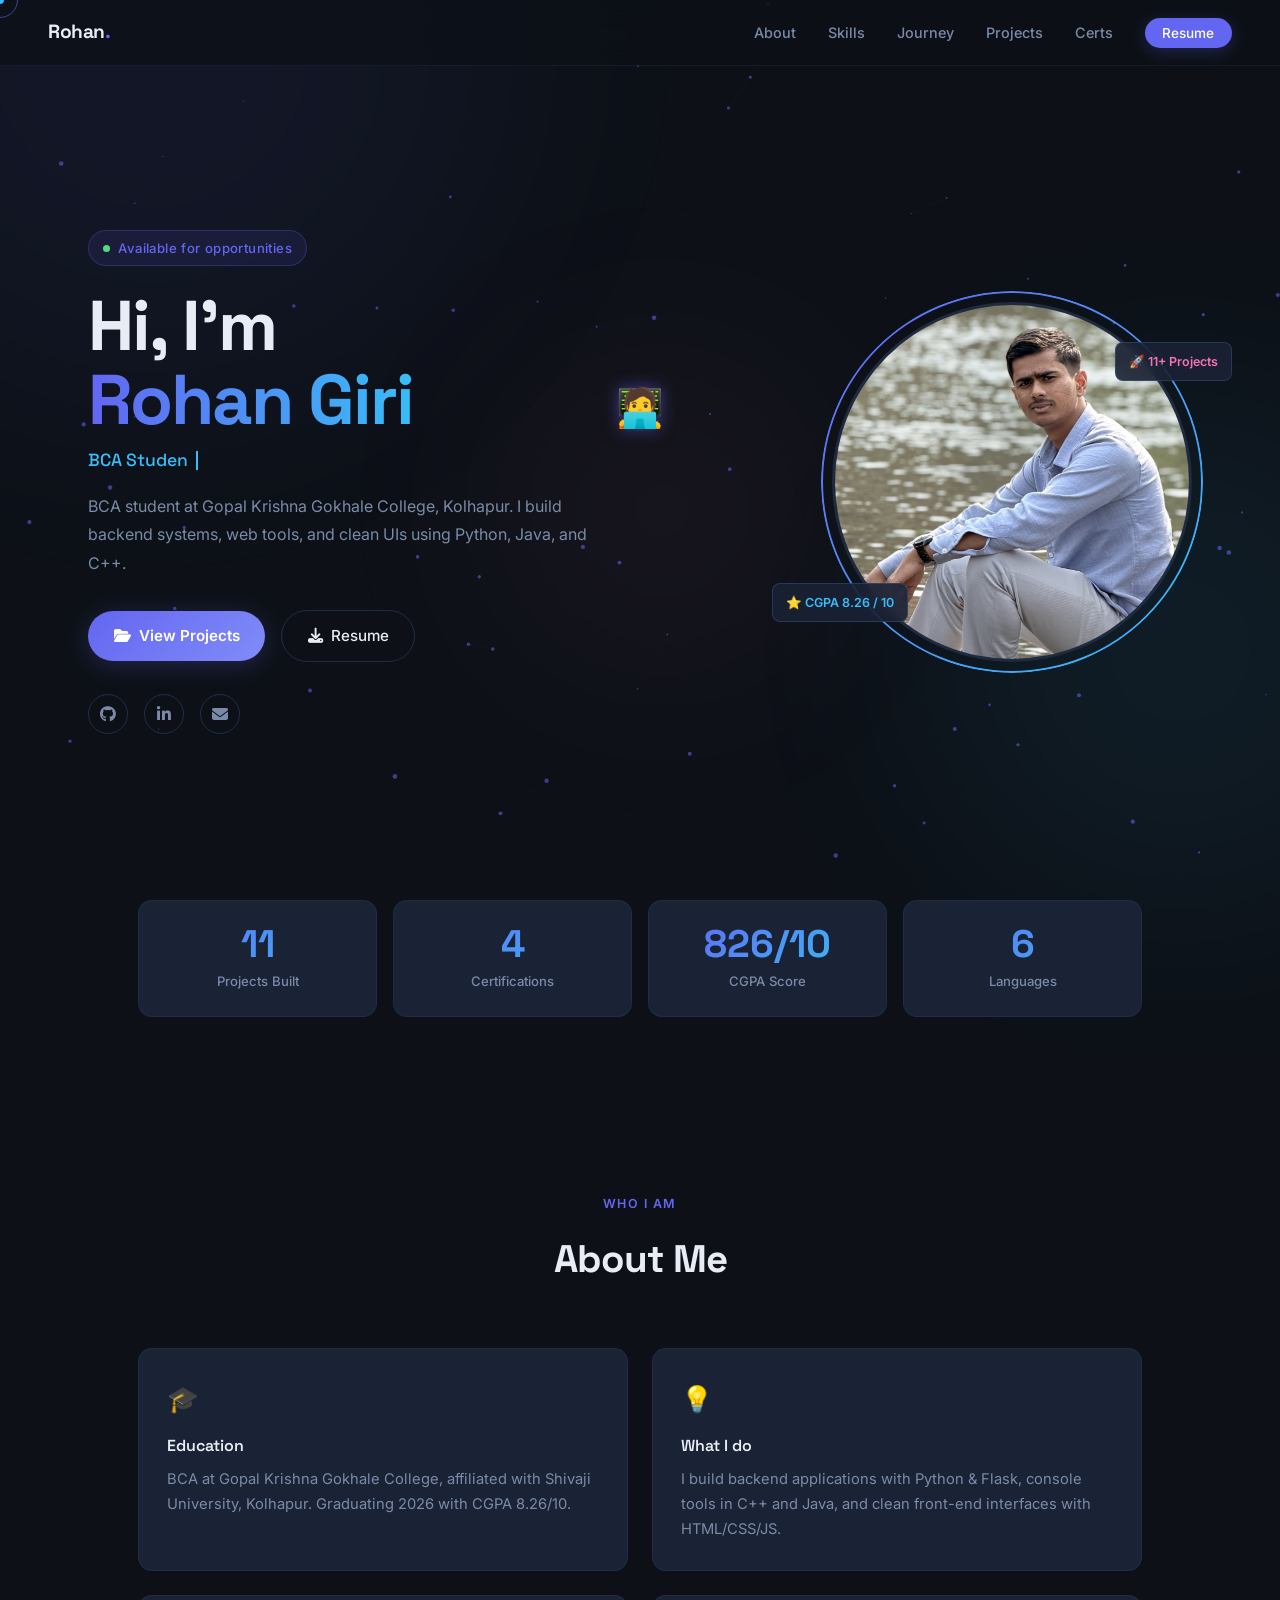
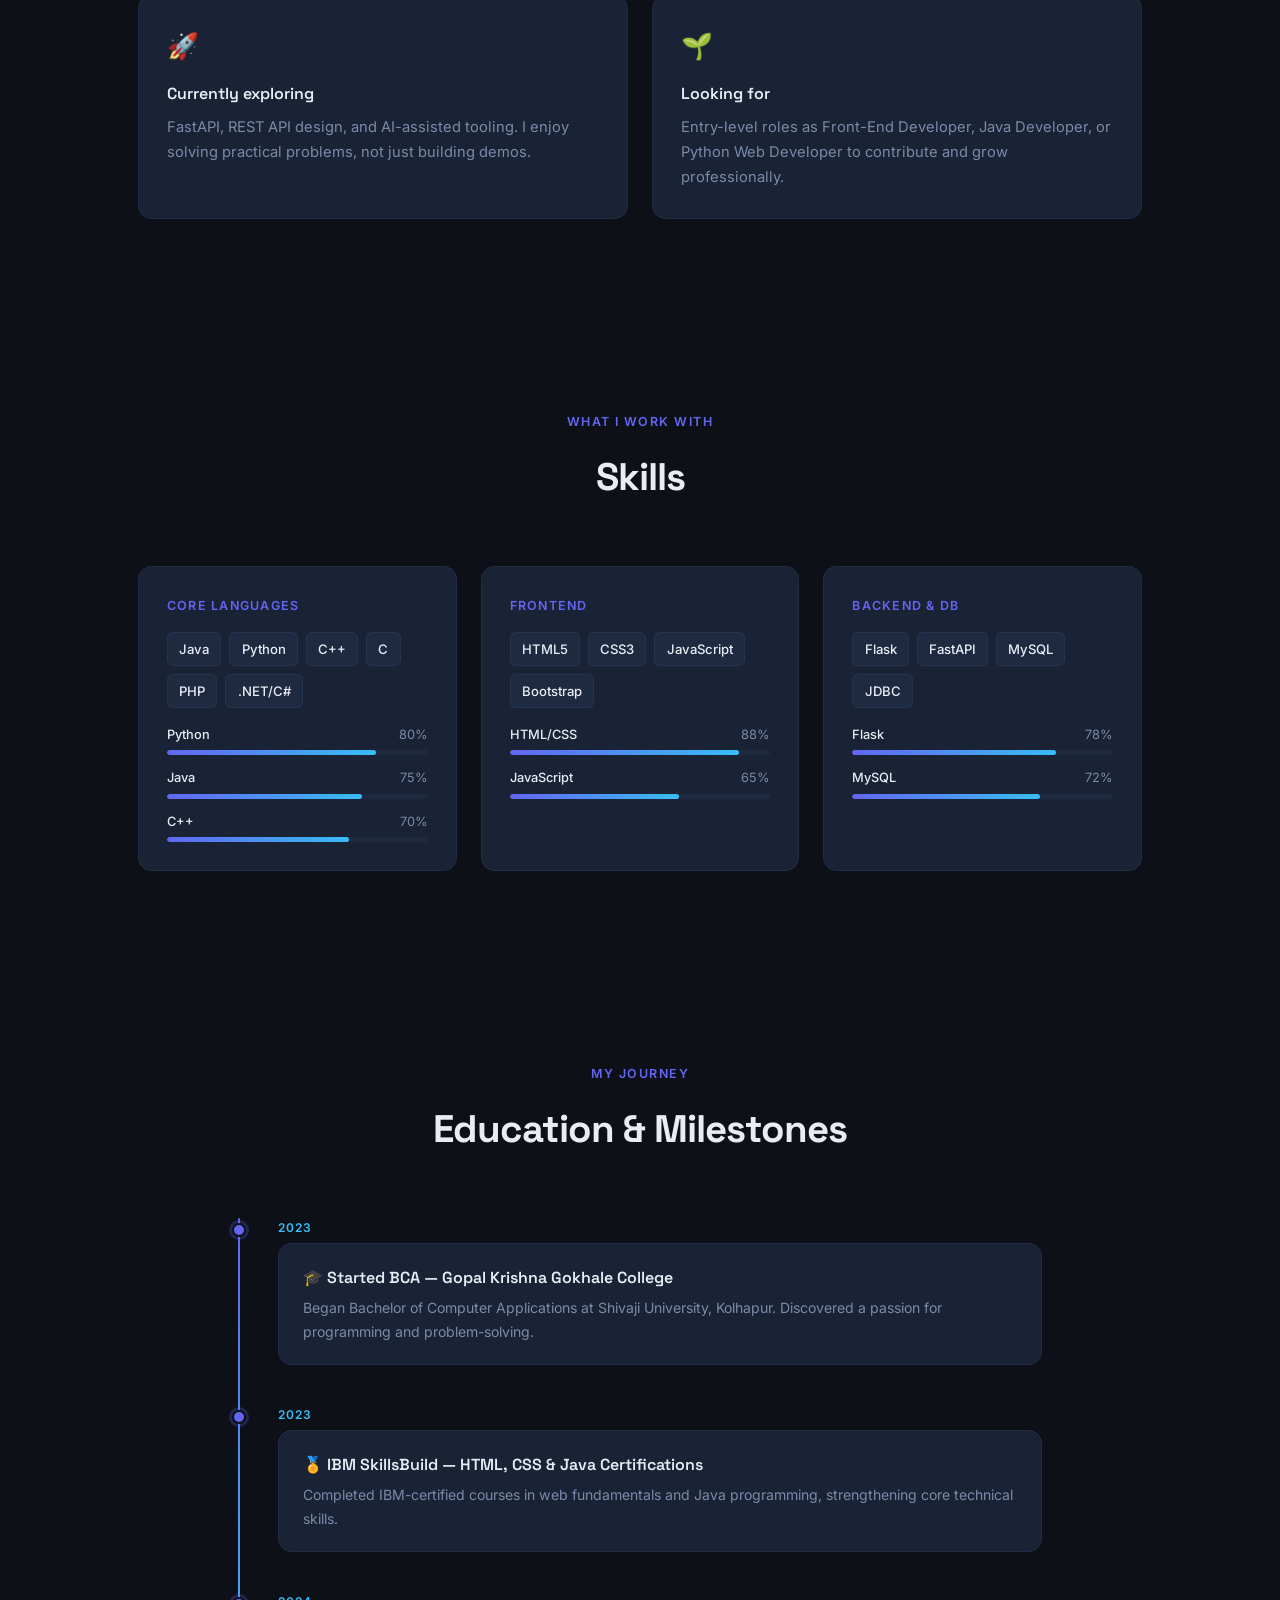
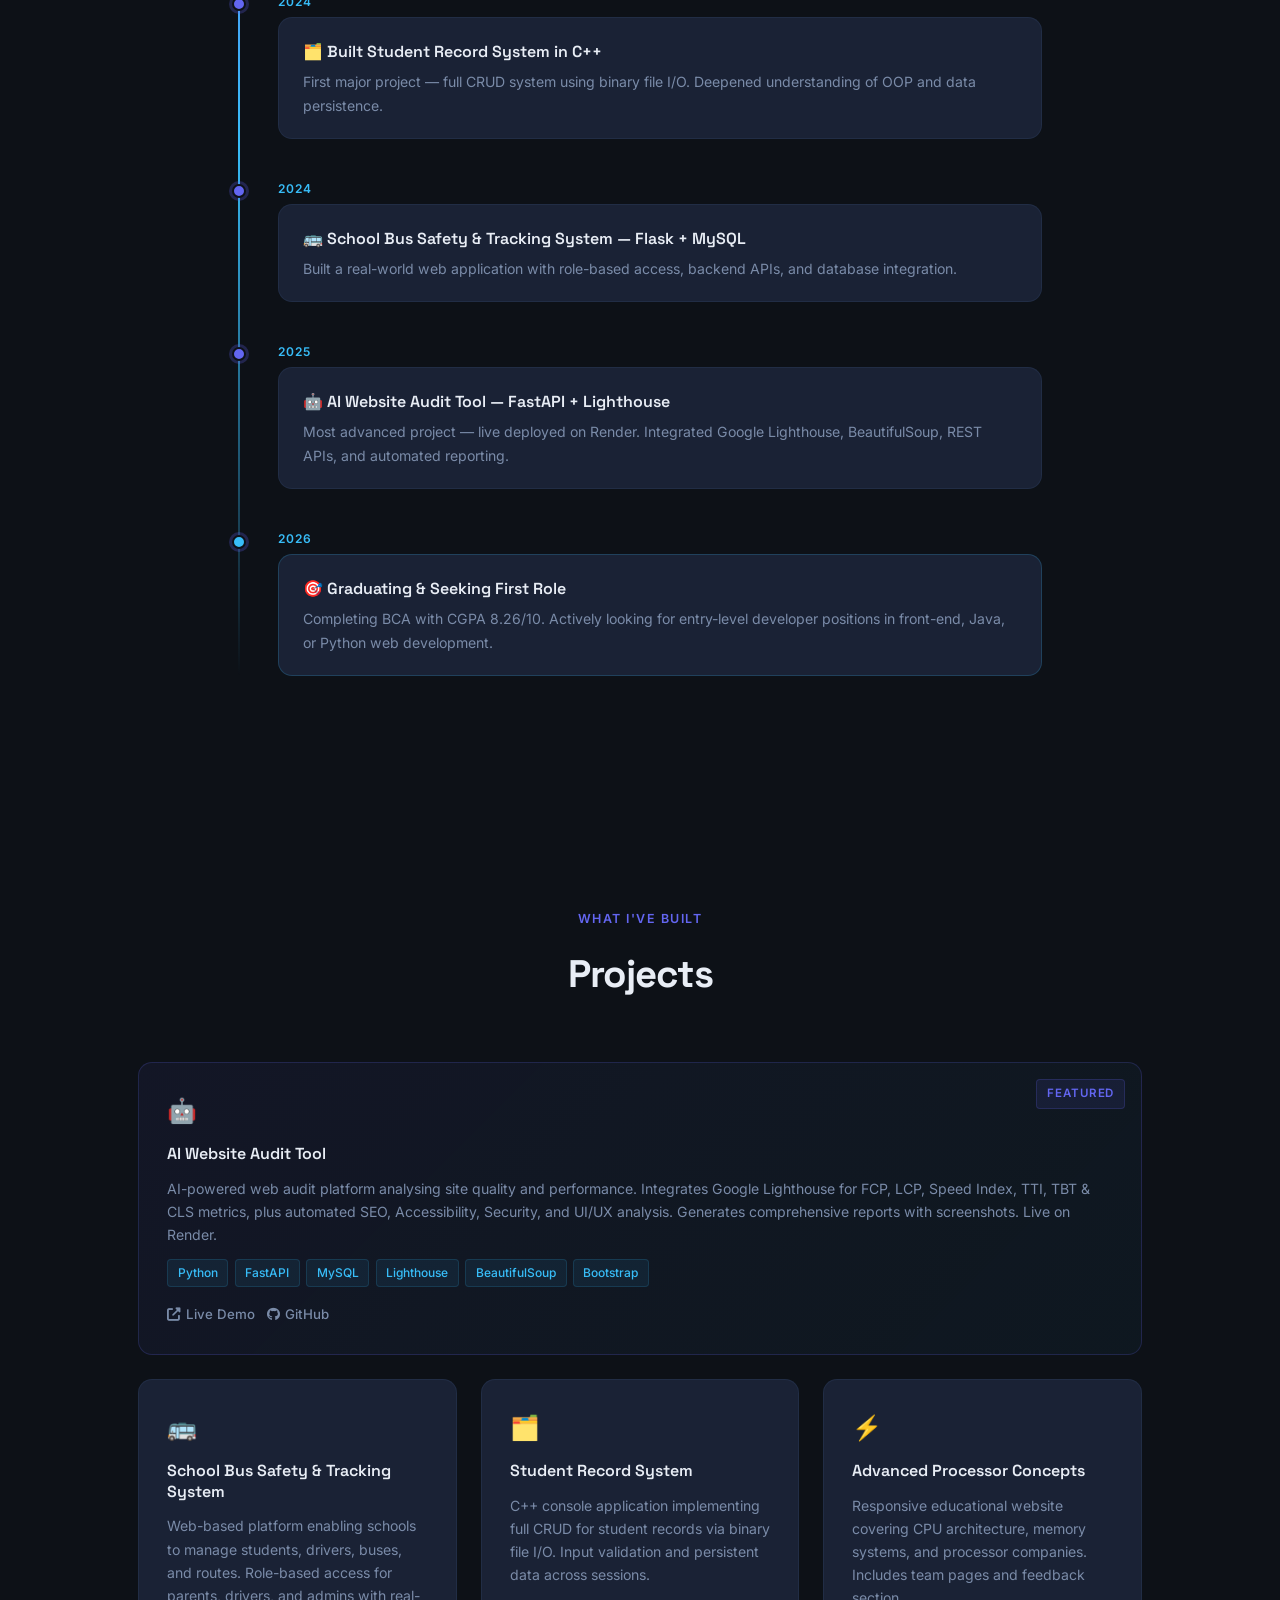
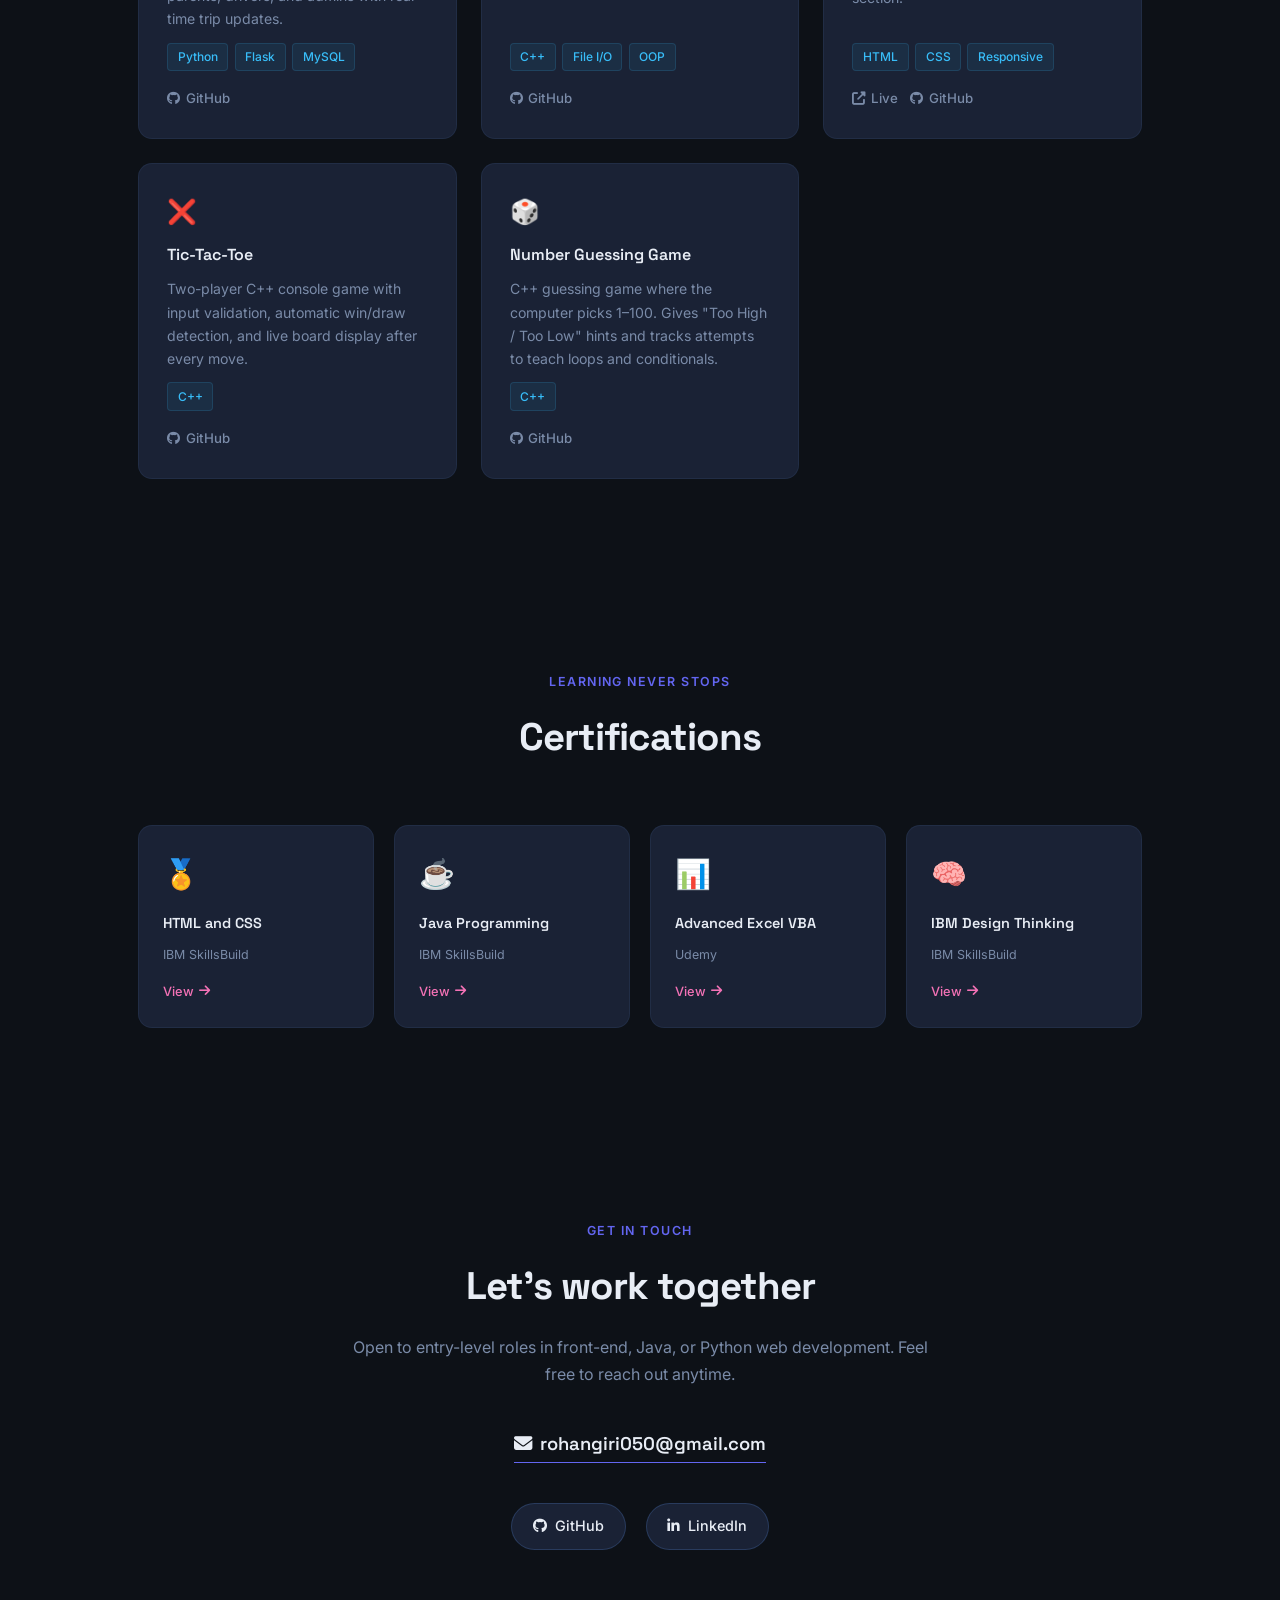
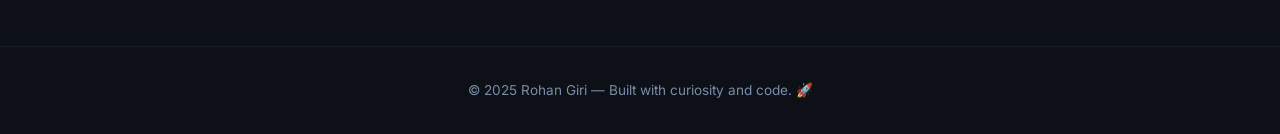
==== index.html @ 39dffd38 "Updated portfolio UI" ====
<!DOCTYPE html>
<html lang="en">
<head>
  <meta charset="UTF-8">
  <meta name="viewport" content="width=device-width, initial-scale=1.0">
  <title>Rohan Giri — Developer Portfolio</title>
  <link rel="stylesheet" href="https://cdnjs.cloudflare.com/ajax/libs/font-awesome/6.5.0/css/all.min.css">
  <link href="https://fonts.googleapis.com/css2?family=Inter:wght@300;400;500;600&family=Space+Grotesk:wght@400;500;600;700&display=swap" rel="stylesheet">
  <link rel="stylesheet" href="static/css/style.css">
</head>
<body>

  <!-- LOADER -->
  <div id="loader">
    <div class="loader-initials">🧑‍💻</div>
    <div class="loader-bar-wrap"><div class="loader-bar"></div></div>
    <div class="loader-text">Loading portfolio...</div>
  </div>

  <!-- CURSOR -->
  <div id="cursor-dot"></div>
  <div id="cursor-ring"></div>

  <!-- ASTRONAUT CHARACTER -->
  <div id="astronaut">🧑‍💻</div>

  <!-- PARTICLES -->
  <canvas id="particles"></canvas>

  <!-- BLOBS -->
  <div class="blob blob1"></div>
  <div class="blob blob2"></div>
  <div class="blob blob3"></div>

  <!-- NAV -->
  <nav>
    <a href="#" class="nav-logo">Rohan<span>.</span></a>
    <ul class="nav-links">
      <li><a href="#about">About</a></li>
      <li><a href="#skills">Skills</a></li>
      <li><a href="#timeline">Journey</a></li>
      <li><a href="#projects">Projects</a></li>
      <li><a href="#certifications">Certs</a></li>
      <li><a href="docs/Rohan_Resume.pdf" class="nav-cta" download>Resume</a></li>
    </ul>
  </nav>

  <!-- HERO -->
  <section id="home" class="section-wrap">
    <div class="hero">
      <div class="hero-content">
        <div class="hero-badge">Available for opportunities</div>
        <h1>Hi, I'm<br><span class="line2">Rohan Giri</span></h1>
        <div class="typing-line">
          <span id="typing-text"></span><span class="cursor-blink"></span>
        </div>
        <p class="hero-desc">BCA student at Gopal Krishna Gokhale College, Kolhapur. I build backend systems, web tools, and clean UIs using Python, Java, and C++.</p>
        <div class="hero-actions">
          <a href="#projects" class="btn-primary"><i class="fas fa-folder-open"></i> View Projects</a>
          <a href="docs/Rohan_Resume.pdf" class="btn-ghost" download><i class="fas fa-download"></i> Resume</a>
        </div>
        <div class="social-row">
          <a href="https://github.com/rohanprogrammer11" target="_blank" rel="noopener noreferrer" class="social-link" aria-label="GitHub"><i class="fab fa-github"></i></a>
          <a href="https://www.linkedin.com/in/rohan-giri-kop/" target="_blank" rel="noopener noreferrer" class="social-link" aria-label="LinkedIn"><i class="fab fa-linkedin-in"></i></a>
          <a href="mailto:rohangiri050@gmail.com" class="social-link" aria-label="Email"><i class="fas fa-envelope"></i></a>
        </div>
      </div>
      <div class="hero-visual">
      <div class="hero-img-wrap">
          <div class="hero-img-ring"></div>
          <img src="images/rohan_photo_JPG.jpeg" alt="Rohan Giri" class="hero-img">
      </div>

      <div class="hero-float-badge badge-cgpa">
          ⭐ CGPA 8.26 / 10
      </div>

      <div class="hero-float-badge badge-proj">
          🚀 11+ Projects
      </div>    
    </div>
  </section>

  <!-- STATS -->
  <div class="stats-row stagger section-wrap">
    <div class="stat-card">
      <div class="stat-num" data-target="11">0</div>
      <div class="stat-label">Projects Built</div>
    </div>
    <div class="stat-card">
      <div class="stat-num" data-target="4">0</div>
      <div class="stat-label">Certifications</div>
    </div>
    <div class="stat-card">
      <div class="stat-num" data-target="826" data-suffix="/10">0</div>
      <div class="stat-label">CGPA Score</div>
    </div>
    <div class="stat-card">
      <div class="stat-num" data-target="6">0</div>
      <div class="stat-label">Languages</div>
    </div>
  </div>

  <!-- ABOUT -->
  <section id="about" class="about-section section-wrap">
    <div class="section-header reveal">
      <p class="section-eyebrow">Who I am</p>
      <h2 class="section-title">About Me</h2>
    </div>
    <div class="about-grid stagger">
      <div class="about-card">
        <span class="about-card-icon">🎓</span>
        <h3>Education</h3>
        <p>BCA at Gopal Krishna Gokhale College, affiliated with Shivaji University, Kolhapur. Graduating 2026 with CGPA 8.26/10.</p>
      </div>
      <div class="about-card">
        <span class="about-card-icon">💡</span>
        <h3>What I do</h3>
        <p>I build backend applications with Python & Flask, console tools in C++ and Java, and clean front-end interfaces with HTML/CSS/JS.</p>
      </div>
      <div class="about-card">
        <span class="about-card-icon">🚀</span>
        <h3>Currently exploring</h3>
        <p>FastAPI, REST API design, and AI-assisted tooling. I enjoy solving practical problems, not just building demos.</p>
      </div>
      <div class="about-card">
        <span class="about-card-icon">🌱</span>
        <h3>Looking for</h3>
        <p>Entry-level roles as Front-End Developer, Java Developer, or Python Web Developer to contribute and grow professionally.</p>
      </div>
    </div>
  </section>

  <!-- SKILLS -->
  <section id="skills" class="skills-section section-wrap">
    <div class="section-header reveal">
      <p class="section-eyebrow">What I work with</p>
      <h2 class="section-title">Skills</h2>
    </div>
    <div class="skills-grid stagger">
      <div class="skill-group">
        <div class="skill-group-title">Core Languages</div>
        <div class="skill-tags">
          <span class="skill-tag">Java</span><span class="skill-tag">Python</span>
          <span class="skill-tag">C++</span><span class="skill-tag">C</span>
          <span class="skill-tag">PHP</span><span class="skill-tag">.NET/C#</span>
        </div>
        <div class="skill-bar-list">
          <div class="skill-bar-item">
            <div class="skill-bar-header"><span class="skill-bar-name">Python</span><span class="skill-bar-pct">80%</span></div>
            <div class="skill-bar-track"><div class="skill-bar-fill" data-width="80"></div></div>
          </div>
          <div class="skill-bar-item">
            <div class="skill-bar-header"><span class="skill-bar-name">Java</span><span class="skill-bar-pct">75%</span></div>
            <div class="skill-bar-track"><div class="skill-bar-fill" data-width="75"></div></div>
          </div>
          <div class="skill-bar-item">
            <div class="skill-bar-header"><span class="skill-bar-name">C++</span><span class="skill-bar-pct">70%</span></div>
            <div class="skill-bar-track"><div class="skill-bar-fill" data-width="70"></div></div>
          </div>
        </div>
      </div>
      <div class="skill-group">
        <div class="skill-group-title">Frontend</div>
        <div class="skill-tags">
          <span class="skill-tag">HTML5</span><span class="skill-tag">CSS3</span>
          <span class="skill-tag">JavaScript</span><span class="skill-tag">Bootstrap</span>
        </div>
        <div class="skill-bar-list">
          <div class="skill-bar-item">
            <div class="skill-bar-header"><span class="skill-bar-name">HTML/CSS</span><span class="skill-bar-pct">88%</span></div>
            <div class="skill-bar-track"><div class="skill-bar-fill" data-width="88"></div></div>
          </div>
          <div class="skill-bar-item">
            <div class="skill-bar-header"><span class="skill-bar-name">JavaScript</span><span class="skill-bar-pct">65%</span></div>
            <div class="skill-bar-track"><div class="skill-bar-fill" data-width="65"></div></div>
          </div>
        </div>
      </div>
      <div class="skill-group">
        <div class="skill-group-title">Backend & DB</div>
        <div class="skill-tags">
          <span class="skill-tag">Flask</span><span class="skill-tag">FastAPI</span>
          <span class="skill-tag">MySQL</span><span class="skill-tag">JDBC</span>
        </div>
        <div class="skill-bar-list">
          <div class="skill-bar-item">
            <div class="skill-bar-header"><span class="skill-bar-name">Flask</span><span class="skill-bar-pct">78%</span></div>
            <div class="skill-bar-track"><div class="skill-bar-fill" data-width="78"></div></div>
          </div>
          <div class="skill-bar-item">
            <div class="skill-bar-header"><span class="skill-bar-name">MySQL</span><span class="skill-bar-pct">72%</span></div>
            <div class="skill-bar-track"><div class="skill-bar-fill" data-width="72"></div></div>
          </div>
        </div>
      </div>
    </div>
  </section>

  <!-- TIMELINE -->
  <section id="timeline" class="timeline-section section-wrap">
    <div class="section-header reveal">
      <p class="section-eyebrow">My journey</p>
      <h2 class="section-title">Education & Milestones</h2>
    </div>
    <div class="timeline">
      <div class="tl-item">
        <div class="tl-dot"></div>
        <div class="tl-year">2023</div>
        <div class="tl-card">
          <h4>🎓 Started BCA — Gopal Krishna Gokhale College</h4>
          <p>Began Bachelor of Computer Applications at Shivaji University, Kolhapur. Discovered a passion for programming and problem-solving.</p>
        </div>
      </div>
      <div class="tl-item">
        <div class="tl-dot"></div>
        <div class="tl-year">2023</div>
        <div class="tl-card">
          <h4>🏅 IBM SkillsBuild — HTML, CSS & Java Certifications</h4>
          <p>Completed IBM-certified courses in web fundamentals and Java programming, strengthening core technical skills.</p>
        </div>
      </div>
      <div class="tl-item">
        <div class="tl-dot"></div>
        <div class="tl-year">2024</div>
        <div class="tl-card">
          <h4>🗂️ Built Student Record System in C++</h4>
          <p>First major project — full CRUD system using binary file I/O. Deepened understanding of OOP and data persistence.</p>
        </div>
      </div>
      <div class="tl-item">
        <div class="tl-dot"></div>
        <div class="tl-year">2024</div>
        <div class="tl-card">
          <h4>🚌 School Bus Safety & Tracking System — Flask + MySQL</h4>
          <p>Built a real-world web application with role-based access, backend APIs, and database integration.</p>
        </div>
      </div>
      <div class="tl-item">
        <div class="tl-dot"></div>
        <div class="tl-year">2025</div>
        <div class="tl-card">
          <h4>🤖 AI Website Audit Tool — FastAPI + Lighthouse</h4>
          <p>Most advanced project — live deployed on Render. Integrated Google Lighthouse, BeautifulSoup, REST APIs, and automated reporting.</p>
        </div>
      </div>
      <div class="tl-item">
        <div class="tl-dot tl-dot-highlight"></div>
        <div class="tl-year">2026</div>
        <div class="tl-card tl-card-highlight">
          <h4>🎯 Graduating & Seeking First Role</h4>
          <p>Completing BCA with CGPA 8.26/10. Actively looking for entry-level developer positions in front-end, Java, or Python web development.</p>
        </div>
      </div>
    </div>
  </section>

  <!-- PROJECTS -->
  <section id="projects" class="projects-section section-wrap">
    <div class="section-header reveal">
      <p class="section-eyebrow">What I've built</p>
      <h2 class="section-title">Projects</h2>
    </div>
    <div class="projects-grid stagger">
      <div class="project-card featured">
        <span class="featured-badge">Featured</span>
        <div class="project-icon">🤖</div>
        <h4>AI Website Audit Tool</h4>
        <p>AI-powered web audit platform analysing site quality and performance. Integrates Google Lighthouse for FCP, LCP, Speed Index, TTI, TBT & CLS metrics, plus automated SEO, Accessibility, Security, and UI/UX analysis. Generates comprehensive reports with screenshots. Live on Render.</p>
        <div class="project-tech">
          <span class="tech-tag">Python</span><span class="tech-tag">FastAPI</span>
          <span class="tech-tag">MySQL</span><span class="tech-tag">Lighthouse</span>
          <span class="tech-tag">BeautifulSoup</span><span class="tech-tag">Bootstrap</span>
        </div>
        <div class="project-links">
          <a href="https://website-audit-tool-t3w9.onrender.com" target="_blank" rel="noopener noreferrer" class="project-link"><i class="fas fa-external-link-alt"></i> Live Demo</a>
          <a href="https://github.com/rohanprogrammer11" target="_blank" rel="noopener noreferrer" class="project-link"><i class="fab fa-github"></i> GitHub</a>
        </div>
      </div>
      <div class="project-card">
        <div class="project-icon">🚌</div>
        <h4>School Bus Safety & Tracking System</h4>
        <p>Web-based platform enabling schools to manage students, drivers, buses, and routes. Role-based access for parents, drivers, and admins with real-time trip updates.</p>
        <div class="project-tech"><span class="tech-tag">Python</span><span class="tech-tag">Flask</span><span class="tech-tag">MySQL</span></div>
        <div class="project-links"><a href="https://github.com/rohanprogrammer11/School-Bus-Tracking-and-Safety-System" target="_blank" rel="noopener noreferrer" class="project-link"><i class="fab fa-github"></i> GitHub</a></div>
      </div>
      <div class="project-card">
        <div class="project-icon">🗂️</div>
        <h4>Student Record System</h4>
        <p>C++ console application implementing full CRUD for student records via binary file I/O. Input validation and persistent data across sessions.</p>
        <div class="project-tech"><span class="tech-tag">C++</span><span class="tech-tag">File I/O</span><span class="tech-tag">OOP</span></div>
        <div class="project-links"><a href="https://github.com/rohanprogrammer11/Student-Record-System" target="_blank" rel="noopener noreferrer" class="project-link"><i class="fab fa-github"></i> GitHub</a></div>
      </div>
      <div class="project-card">
        <div class="project-icon">⚡</div>
        <h4>Advanced Processor Concepts</h4>
        <p>Responsive educational website covering CPU architecture, memory systems, and processor companies. Includes team pages and feedback section.</p>
        <div class="project-tech"><span class="tech-tag">HTML</span><span class="tech-tag">CSS</span><span class="tech-tag">Responsive</span></div>
        <div class="project-links">
          <a href="https://rohanprogrammer11.github.io/Advance-Processor-Concept-mini-project-/" target="_blank" rel="noopener noreferrer" class="project-link"><i class="fas fa-external-link-alt"></i> Live</a>
          <a href="https://github.com/rohanprogrammer11/Advance-Processor-Concept-mini-project-" target="_blank" rel="noopener noreferrer" class="project-link"><i class="fab fa-github"></i> GitHub</a>
        </div>
      </div>
      <div class="project-card">
        <div class="project-icon">❌</div>
        <h4>Tic-Tac-Toe</h4>
        <p>Two-player C++ console game with input validation, automatic win/draw detection, and live board display after every move.</p>
        <div class="project-tech"><span class="tech-tag">C++</span></div>
        <div class="project-links"><a href="https://github.com/rohanprogrammer11/Tic-Tac-Toe-game" target="_blank" rel="noopener noreferrer" class="project-link"><i class="fab fa-github"></i> GitHub</a></div>
      </div>
      <div class="project-card">
        <div class="project-icon">🎲</div>
        <h4>Number Guessing Game</h4>
        <p>C++ guessing game where the computer picks 1–100. Gives "Too High / Too Low" hints and tracks attempts to teach loops and conditionals.</p>
        <div class="project-tech"><span class="tech-tag">C++</span></div>
        <div class="project-links"><a href="https://github.com/rohanprogrammer11/Number-Guessing-Game" target="_blank" rel="noopener noreferrer" class="project-link"><i class="fab fa-github"></i> GitHub</a></div>
      </div>
    </div>
  </section>

  <!-- CERTS -->
  <section id="certifications" class="certs-section section-wrap">
    <div class="section-header reveal">
      <p class="section-eyebrow">Learning never stops</p>
      <h2 class="section-title">Certifications</h2>
    </div>
    <div class="certs-grid stagger">
      <div class="cert-card"><div class="cert-icon">🏅</div><h4>HTML and CSS</h4><p class="cert-issuer">IBM SkillsBuild</p><a href="certificate/HTML and CSS Certificate.pdf" class="cert-link">View <i class="fas fa-arrow-right"></i></a></div>
      <div class="cert-card"><div class="cert-icon">☕</div><h4>Java Programming</h4><p class="cert-issuer">IBM SkillsBuild</p><a href="certificate/Java  Certificate.pdf" class="cert-link">View <i class="fas fa-arrow-right"></i></a></div>
      <div class="cert-card"><div class="cert-icon">📊</div><h4>Advanced Excel VBA</h4><p class="cert-issuer">Udemy</p><a href="certificate/Excel_certificate.pdf" class="cert-link">View <i class="fas fa-arrow-right"></i></a></div>
      <div class="cert-card"><div class="cert-icon">🧠</div><h4>IBM Design Thinking</h4><p class="cert-issuer">IBM SkillsBuild</p><a href="certificate/IBM and Design Thinking Certificate.pdf" class="cert-link">View <i class="fas fa-arrow-right"></i></a></div>
    </div>
  </section>

  <!-- CONTACT -->
  <section id="contact" class="contact-section section-wrap">
    <div class="reveal">
      <p class="section-eyebrow">Get in touch</p>
      <h2 class="section-title section-title-spacing">Let's work together</h2>
      <p class="contact-desc">Open to entry-level roles in front-end, Java, or Python web development. Feel free to reach out anytime.</p>
      <a href="mailto:rohangiri050@gmail.com" class="contact-email"><i class="fas fa-envelope"></i> rohangiri050@gmail.com</a>
      <div class="contact-socials">
        <a href="https://github.com/rohanprogrammer11" target="_blank" rel="noopener noreferrer" class="contact-social-btn"><i class="fab fa-github"></i> GitHub</a>
        <a href="https://www.linkedin.com/in/rohan-giri-kop/" target="_blank" rel="noopener noreferrer" class="contact-social-btn"><i class="fab fa-linkedin-in"></i> LinkedIn</a>
      </div>
    </div>
  </section>

  <footer><p>© 2025 Rohan Giri — Built with curiosity and code. 🚀</p></footer>

  <script src="static/js/script.js"></script>
</body>
</html>
---- static/css/style.css ----
/*  <style> */
    *, *::before, *::after { box-sizing: border-box; margin: 0; padding: 0; }

    :root {
      --bg: #0d1117;
      --bg2: #141b27;
      --surface: #1a2235;
      --surface2: #1e2a40;
      --border: rgba(100,140,200,0.1);
      --border-hover: rgba(100,160,255,0.2);
      --text: #e8edf5;
      --muted: #7a8ba8;
      --accent: #6366f1;
      --accent2: #38bdf8;
      --accent3: #f472b6;
      --accent-glow: rgba(99,102,241,0.25);
      --font-display: 'Space Grotesk', sans-serif;
      --font-body: 'Inter', sans-serif;
      --radius: 14px;
      --radius-sm: 8px;
    }

    html { scroll-behavior: smooth; }

    body {
      background: var(--bg);
      color: var(--text);
      font-family: var(--font-body);
      font-size: 16px;
      line-height: 1.7;
      overflow-x: hidden;
      cursor: none;
    }

    /* ── LOADING SCREEN ── */
    #loader {
      position: fixed; inset: 0; z-index: 9999;
      background: var(--bg);
      display: flex; flex-direction: column;
      align-items: center; justify-content: center;
      gap: 1.5rem;
      transition: opacity 0.6s, visibility 0.6s;
    }
    #loader.hide { opacity: 0; visibility: hidden; }

    .loader-initials {
      font-family: var(--font-display);
      font-size: 5rem;
      font-weight: 700;
      letter-spacing: -4px;
      background: linear-gradient(135deg, var(--accent), var(--accent2));
      -webkit-background-clip: text;
      -webkit-text-fill-color: transparent;
      background-clip: text;
      animation: pulse-scale 1s ease-in-out infinite alternate;
    }

    @keyframes pulse-scale {
      from { transform: scale(1); }
      to { transform: scale(1.08); }
    }

    .loader-bar-wrap {
      width: 180px; height: 3px;
      background: rgba(255,255,255,0.08);
      border-radius: 10px; overflow: hidden;
    }
    .loader-bar {
      height: 100%;
      background: linear-gradient(90deg, var(--accent), var(--accent2));
      border-radius: 10px;
      animation: load-fill 1.8s ease forwards;
    }
    @keyframes load-fill { from { width: 0; } to { width: 100%; } }
    .loader-text {
      font-size: 0.78rem;
      font-weight: 500;
      letter-spacing: 0.15em;
      text-transform: uppercase;
      color: var(--muted);
    }

    /* ── CUSTOM CURSOR ── */
    #cursor-dot {
      position: fixed; z-index: 9998; pointer-events: none;
      width: 8px; height: 8px; border-radius: 50%;
      background: var(--accent2);
      transform: translate(-50%, -50%);
      transition: transform 0.1s, width 0.2s, height 0.2s, background 0.2s;
    }
    #cursor-ring {
      position: fixed; z-index: 9997; pointer-events: none;
      width: 36px; height: 36px; border-radius: 50%;
      border: 1.5px solid rgba(99,102,241,0.6);
      transform: translate(-50%, -50%);
      transition: transform 0.12s ease, width 0.25s, height 0.25s, opacity 0.25s;
    }
    body.cursor-hover #cursor-dot { width: 12px; height: 12px; background: var(--accent3); }
    body.cursor-hover #cursor-ring { width: 52px; height: 52px; opacity: 0.5; }

    /* ── ANIMATED CHARACTER (astronaut) ── */
    #astronaut {
      position: fixed; z-index: 9000; pointer-events: none;
      width: 52px; height: 52px;
      transform: translate(-50%, -120%);
      transition: left 0.35s cubic-bezier(0.25,0.46,0.45,0.94),
                  top 0.35s cubic-bezier(0.25,0.46,0.45,0.94);
      filter: drop-shadow(0 0 8px rgba(99,102,241,0.5));
      font-size: 2.4rem;
      line-height: 1;
      text-align: center;
      -webkit-user-select: none;
      user-select: none;
      animation: astro-float 3s ease-in-out infinite;
    }
    @keyframes astro-float {
      0%, 100% { transform: translate(-50%, -120%) rotate(-8deg); }
      50% { transform: translate(-50%, -140%) rotate(8deg); }
    }

    /* ── PARTICLE CANVAS ── */
    #particles {
      position: fixed; inset: 0; z-index: 0; pointer-events: none;
    }

    /* ── NAV ── */
    nav {
      position: fixed; top: 0; left: 0; right: 0; z-index: 100;
      display: flex; justify-content: space-between; align-items: center;
      padding: 1rem 3rem;
      background: rgba(13,17,23,0.75);
      -webkit-backdrop-filter: blur(20px);
      backdrop-filter: blur(20px);
      border-bottom: 1px solid var(--border);
    }
    .nav-logo {
      font-family: var(--font-display); font-size: 1.2rem; font-weight: 700;
      color: var(--text); text-decoration: none; letter-spacing: -0.5px;
    }
    .nav-logo span { color: var(--accent); }
    .nav-links { display: flex; gap: 2rem; list-style: none; }
    .nav-links a {
      color: var(--muted); text-decoration: none; font-size: 0.9rem;
      font-weight: 500; transition: color 0.2s;
    }
    .nav-links a:hover { color: var(--text); }
    .nav-cta {
      background: var(--accent); color: #fff !important;
      padding: 0.45rem 1.1rem; border-radius: 40px; font-size: 0.85rem !important;
      transition: opacity 0.2s, transform 0.2s !important;
      box-shadow: 0 4px 16px var(--accent-glow);
    }
    .nav-cta:hover { opacity: 0.85; transform: translateY(-1px); }

    /* ── HERO ── */
    .hero {
      min-height: 100vh; display: flex; align-items: center;
      padding: 8rem 3rem 4rem; max-width: 1200px; margin: 0 auto; gap: 4rem;
      position: relative; z-index: 1;
    }
    .hero-content { flex: 1; }

    .hero-badge {
      display: inline-flex; align-items: center; gap: 0.5rem;
      background: rgba(99,102,241,0.1); border: 1px solid rgba(99,102,241,0.25);
      color: var(--accent); font-size: 0.82rem; font-weight: 500;
      padding: 0.35rem 0.9rem; border-radius: 40px; margin-bottom: 1.5rem;
      letter-spacing: 0.03em;
    }
    .hero-badge::before {
      content: ''; width: 7px; height: 7px; border-radius: 50%;
      background: #4ade80; animation: pulse-dot 2s infinite;
    }
    @keyframes pulse-dot {
      0%, 100% { opacity: 1; transform: scale(1); box-shadow: 0 0 0 0 rgba(74,222,128,0.4); }
      50% { opacity: 0.7; transform: scale(0.85); box-shadow: 0 0 0 6px rgba(74,222,128,0); }
    }

    h1 {
      font-family: var(--font-display);
      font-size: clamp(2.8rem, 5.5vw, 4.8rem);
      font-weight: 700; line-height: 1.05; letter-spacing: -2px;
      margin-bottom: 0.5rem; color: var(--text);
    }
    h1 .line2 {
      background: linear-gradient(90deg, var(--accent), var(--accent2));
      -webkit-background-clip: text; -webkit-text-fill-color: transparent;
      background-clip: text;
    }

    /* Typing animation */
    .typing-line {
      font-size: 1.1rem; font-weight: 500; color: var(--accent2);
      margin-bottom: 1rem; min-height: 1.6em;
      display: flex; align-items: center; gap: 0.5rem;
    }
    .typing-line span { font-family: var(--font-display); }
    .cursor-blink {
      display: inline-block; width: 2px; height: 1.1em;
      background: var(--accent2); animation: blink 0.8s step-end infinite;
      vertical-align: middle;
    }
    @keyframes blink { 0%,100%{opacity:1} 50%{opacity:0} }

    .hero-desc {
      color: var(--muted); font-size: 1rem; max-width: 500px;
      margin-bottom: 2rem; line-height: 1.8;
    }
    .hero-actions { display: flex; gap: 1rem; flex-wrap: wrap; align-items: center; }

    .btn-primary {
      display: inline-flex; align-items: center; gap: 0.5rem;
      background: linear-gradient(135deg, var(--accent), #818cf8);
      color: #fff; text-decoration: none; padding: 0.75rem 1.6rem;
      border-radius: 40px; font-weight: 600; font-size: 0.95rem;
      transition: transform 0.2s, box-shadow 0.2s;
      box-shadow: 0 4px 24px var(--accent-glow);
    }
    .btn-primary:hover { transform: translateY(-2px); box-shadow: 0 8px 32px rgba(99,102,241,0.45); }

    .btn-ghost {
      display: inline-flex; align-items: center; gap: 0.5rem;
      background: transparent; color: var(--text); text-decoration: none;
      padding: 0.75rem 1.6rem; border-radius: 40px; font-weight: 500;
      font-size: 0.95rem; border: 1px solid var(--border-hover);
      transition: border-color 0.2s, background 0.2s;
    }
    .btn-ghost:hover { border-color: rgba(255,255,255,0.3); background: rgba(255,255,255,0.04); }

    .social-row { display: flex; gap: 1rem; margin-top: 2rem; }
    .social-link {
      width: 40px; height: 40px; border-radius: 50%;
      border: 1px solid var(--border-hover);
      display: flex; align-items: center; justify-content: center;
      color: var(--muted); text-decoration: none; font-size: 1rem;
      transition: border-color 0.2s, color 0.2s, transform 0.2s, box-shadow 0.2s;
    }
    .social-link:hover {
      border-color: var(--accent); color: var(--accent);
      transform: translateY(-3px); box-shadow: 0 4px 16px var(--accent-glow);
    }

    /* ── HERO IMAGE ── */
    .hero-visual { position: relative; flex-shrink: 0; overflow: visible; }
    .hero-img-wrap {
      position: relative; width: 360px; height: 360px;
      border-radius: 50%; overflow: visible;
      border: 3px solid var(--surface2);
    }
    .hero-img-ring {
      position: absolute; inset: -14px; border-radius: 50%;
      border: 2px solid transparent;
      background: linear-gradient(135deg, var(--accent), var(--accent2)) border-box;
      -webkit-mask: linear-gradient(#fff 0 0) padding-box, linear-gradient(#fff 0 0);
      mask: linear-gradient(#fff 0 0) padding-box,
      linear-gradient(#fff 0 0);
      -webkit-mask-composite: destination-out; mask-composite: exclude;
      animation: spin-ring 8s linear infinite;
    }
    @keyframes spin-ring { to { transform: rotate(360deg); } }

    .hero-img {
      width: 100%; height: 100%; border-radius: 50%;
      object-fit: cover; object-position: 50% 0%;
      border: none; display: block;
    }
    .hero-img {
        width: 100%;
        height: 100%;
        border-radius: 50%;
        object-fit: cover;
        display: block;
    }
    .hero-float-badge {
      position: absolute; background: rgba(26,34,53,0.9);
      border: 1px solid var(--border-hover); border-radius: var(--radius-sm);
      padding: 0.5rem 0.8rem; font-size: 0.78rem; font-weight: 600;
      -webkit-backdrop-filter: blur(8px);
      white-space: nowrap; backdrop-filter: blur(8px);
    }
    .badge-cgpa {
       position: absolute;
        bottom: 40px;
        left: -60px;
        color: var(--accent2);
        z-index: 10;
    }

    .badge-proj {
       position: absolute;
        top: 40px;
        right: -40px;
        color: var(--accent3);
        z-index: 10;
    }
    /* ── SECTION COMMON ── */
    .section-wrap { position: relative; z-index: 1; }
    .section-header { text-align: center; margin-bottom: 3.5rem; }
    .section-eyebrow {
      font-size: 0.78rem; font-weight: 600; letter-spacing: 0.12em;
      text-transform: uppercase; color: var(--accent); margin-bottom: 0.75rem;
    }
    .section-title {
      font-family: var(--font-display);
      font-size: clamp(1.8rem, 3vw, 2.4rem);
      font-weight: 700; letter-spacing: -1px; color: var(--text);
    }
    .section-title-spacing {
        margin-bottom: 1rem;
    }

    /* ── STAT COUNTERS ── */
    .stats-row {
      display: grid; grid-template-columns: repeat(4,1fr);
      gap: 1rem; max-width: 1100px; margin: 0 auto 5rem;
      padding: 0 3rem; position: relative; z-index: 1;
    }
    .stat-card {
      background: var(--surface); border: 1px solid var(--border);
      border-radius: var(--radius); padding: 1.5rem 1rem; text-align: center;
      transition: transform 0.3s, border-color 0.3s;
    }
    .stat-card:hover { transform: translateY(-4px); border-color: var(--border-hover); }
    .stat-num {
      font-family: var(--font-display); font-size: 2.4rem; font-weight: 700;
      background: linear-gradient(135deg, var(--accent), var(--accent2));
      -webkit-background-clip: text; -webkit-text-fill-color: transparent;
      background-clip: text; line-height: 1; margin-bottom: 0.4rem;
    }
    .stat-label { font-size: 0.82rem; color: var(--muted); font-weight: 500; }

    /* ── ABOUT ── */
    .about-section { padding: 6rem 3rem; max-width: 1100px; margin: 0 auto; }
    .about-grid { display: grid; grid-template-columns: 1fr 1fr; gap: 1.5rem; }
    .about-card {
      background: var(--surface); border: 1px solid var(--border);
      border-radius: var(--radius); padding: 1.75rem;
      transition: border-color 0.3s, transform 0.3s, box-shadow 0.3s;
    }
    .about-card:hover {
      border-color: rgba(99,102,241,0.3); transform: translateY(-4px);
      box-shadow: 0 8px 32px rgba(99,102,241,0.08);
    }
    .about-card-icon { font-size: 1.6rem; margin-bottom: 0.75rem; display: block; }
    .about-card h3 { font-family: var(--font-display); font-size: 1rem; font-weight: 600; margin-bottom: 0.5rem; }
    .about-card p { color: var(--muted); font-size: 0.92rem; line-height: 1.7; }

    /* ── SKILLS ── */
    .skills-section { padding: 6rem 3rem; max-width: 1100px; margin: 0 auto; }
    .skills-grid { display: grid; grid-template-columns: repeat(auto-fit, minmax(260px,1fr)); gap: 1.5rem; }
    .skill-group {
      background: var(--surface); border: 1px solid var(--border);
      border-radius: var(--radius); padding: 1.75rem;
      transition: border-color 0.3s, transform 0.3s;
    }
    .skill-group:hover { border-color: var(--border-hover); transform: translateY(-3px); }
    .skill-group-title {
      font-size: 0.78rem; font-weight: 600; text-transform: uppercase;
      letter-spacing: 0.1em; color: var(--accent); margin-bottom: 1rem;
    }
    .skill-tags { display: flex; flex-wrap: wrap; gap: 0.5rem; margin-bottom: 1rem; }
    .skill-tag {
      background: var(--surface2); border: 1px solid var(--border);
      color: var(--text); font-size: 0.82rem; font-weight: 500;
      padding: 0.3rem 0.7rem; border-radius: 6px;
      transition: border-color 0.2s, color 0.2s, background 0.2s;
    }
    .skill-tag:hover { border-color: var(--accent); color: var(--accent); background: rgba(99,102,241,0.08); }

    /* Skill progress bars */
    .skill-bar-list { display: flex; flex-direction: column; gap: 0.75rem; margin-top: 0.5rem; }
    .skill-bar-header { display: flex; justify-content: space-between; margin-bottom: 0.3rem; font-size: 0.8rem; }
    .skill-bar-name { color: var(--text); font-weight: 500; }
    .skill-bar-pct { color: var(--muted); }
    .skill-bar-track {
      height: 5px; background: var(--surface2); border-radius: 10px; overflow: hidden;
    }
    .skill-bar-fill {
      height: 100%; width: 0; border-radius: 10px;
      background: linear-gradient(90deg, var(--accent), var(--accent2));
      transition: width 1.2s cubic-bezier(0.16,1,0.3,1);
    }

    /* ── TIMELINE ── */
    .timeline-section { padding: 6rem 3rem; max-width: 900px; margin: 0 auto; }
    .timeline { position: relative; padding-left: 2.5rem; }
    .timeline::before {
      content: ''; position: absolute; left: 0; top: 0; bottom: 0;
      width: 2px; background: linear-gradient(to bottom, var(--accent), var(--accent2), transparent);
      border-radius: 2px;
    }
    .tl-item {
      position: relative; margin-bottom: 2.5rem;
      opacity: 0; transform: translateX(-20px);
      transition: opacity 0.6s, transform 0.6s;
    }
    .tl-item.visible { opacity: 1; transform: translateX(0); }
    .tl-dot {
      position: absolute; left: -2.9rem; top: 0.35rem;
      width: 14px; height: 14px; border-radius: 50%;
      background: var(--accent); border: 2px solid var(--bg);
      box-shadow: 0 0 0 3px rgba(99,102,241,0.25);
    }
    .tl-year {
      font-size: 0.75rem; font-weight: 600; letter-spacing: 0.08em;
      text-transform: uppercase; color: var(--accent2); margin-bottom: 0.3rem;
    }
    .tl-card {
      background: var(--surface); border: 1px solid var(--border);
      border-radius: var(--radius); padding: 1.25rem 1.5rem;
      transition: border-color 0.3s;
    }
    .tl-dot-highlight {
        background: var(--accent2);
    }
    .tl-card-highlight {
        border-color: rgba(56,189,248,0.2);
    }
    .tl-card:hover { border-color: var(--border-hover); }
    .tl-card h4 { font-family: var(--font-display); font-size: 1rem; font-weight: 600; margin-bottom: 0.3rem; }
    .tl-card p { color: var(--muted); font-size: 0.88rem; }

    /* ── PROJECTS ── */
    .projects-section { padding: 6rem 3rem; max-width: 1100px; margin: 0 auto; }
    .projects-grid { display: grid; grid-template-columns: repeat(auto-fit, minmax(300px,1fr)); gap: 1.5rem; }
    .project-card {
      background: var(--surface); border: 1px solid var(--border);
      border-radius: var(--radius); padding: 1.75rem;
      display: flex; flex-direction: column; gap: 0.75rem;
      transition: border-color 0.3s, transform 0.3s, box-shadow 0.3s;
      position: relative; overflow: hidden;
    }
    .project-card::before {
      content: ''; position: absolute; top: 0; left: 0; right: 0; height: 2px;
      background: linear-gradient(90deg, var(--accent), var(--accent2));
      transform: scaleX(0); transform-origin: left; transition: transform 0.35s;
    }
    .project-card:hover::before { transform: scaleX(1); }
    .project-card:hover {
      border-color: rgba(99,102,241,0.25); transform: translateY(-5px);
      box-shadow: 0 12px 40px rgba(99,102,241,0.1);
    }
    .project-card.featured {
      grid-column: 1 / -1;
      background: linear-gradient(135deg, rgba(99,102,241,0.07), rgba(56,189,248,0.04));
      border-color: rgba(99,102,241,0.2);
    }
    .featured-badge {
      position: absolute; top: 1rem; right: 1rem; font-size: 0.72rem;
      font-weight: 600; letter-spacing: 0.08em; text-transform: uppercase;
      color: var(--accent); background: rgba(99,102,241,0.1);
      border: 1px solid rgba(99,102,241,0.2); padding: 0.25rem 0.6rem; border-radius: 4px;
    }
    .project-icon { font-size: 1.5rem; }
    .project-card h4 { font-family: var(--font-display); font-size: 1rem; font-weight: 600; line-height: 1.3; }
    .project-card p { color: var(--muted); font-size: 0.88rem; line-height: 1.65; flex: 1; }
    .project-tech { display: flex; flex-wrap: wrap; gap: 0.4rem; }
    .tech-tag {
      font-size: 0.75rem; font-weight: 500; color: var(--accent2);
      background: rgba(56,189,248,0.08); border: 1px solid rgba(56,189,248,0.15);
      padding: 0.2rem 0.6rem; border-radius: 4px;
    }
    .project-links { display: flex; gap: 0.75rem; margin-top: 0.25rem; }
    .project-link {
      display: inline-flex; align-items: center; gap: 0.35rem;
      color: var(--muted); font-size: 0.83rem; font-weight: 500;
      text-decoration: none; transition: color 0.2s;
    }
    .project-link:hover { color: var(--accent); }

    /* ── CERTS ── */
    .certs-section { padding: 6rem 3rem; max-width: 1100px; margin: 0 auto; }
    .certs-grid { display: grid; grid-template-columns: repeat(auto-fit, minmax(220px,1fr)); gap: 1.25rem; }
    .cert-card {
      background: var(--surface); border: 1px solid var(--border);
      border-radius: var(--radius); padding: 1.5rem;
      display: flex; flex-direction: column; gap: 0.5rem;
      transition: border-color 0.3s, transform 0.3s;
    }
    .cert-card:hover { border-color: rgba(244,114,182,0.3); transform: translateY(-3px); }
    .cert-icon { font-size: 1.8rem; margin-bottom: 0.25rem; }
    .cert-card h4 { font-family: var(--font-display); font-size: 0.9rem; font-weight: 600; }
    .cert-issuer { font-size: 0.78rem; color: var(--muted); }
    .cert-link {
      display: inline-flex; align-items: center; gap: 0.3rem; font-size: 0.8rem;
      font-weight: 500; color: var(--accent3); text-decoration: none;
      margin-top: 0.5rem; transition: gap 0.2s;
    }
    .cert-link:hover { gap: 0.55rem; }

    /* ── CONTACT ── */
    .contact-section { padding: 6rem 3rem; max-width: 700px; margin: 0 auto; text-align: center; }
    .contact-desc { color: var(--muted); margin-bottom: 2.5rem; font-size: 1rem; }
    .contact-email {
      display: inline-flex; align-items: center; gap: 0.5rem;
      font-family: var(--font-display); font-size: 1.15rem; font-weight: 600;
      color: var(--text); text-decoration: none;
      border-bottom: 1.5px solid var(--accent); padding-bottom: 2px;
      transition: color 0.2s; margin-bottom: 2.5rem;
    }
    .contact-email:hover { color: var(--accent); }
    .contact-socials { display: flex; justify-content: center; gap: 1.25rem; }
    .contact-social-btn {
      display: inline-flex; align-items: center; gap: 0.5rem;
      background: var(--surface); border: 1px solid var(--border-hover);
      color: var(--text); text-decoration: none; padding: 0.65rem 1.3rem;
      border-radius: 40px; font-size: 0.9rem; font-weight: 500;
      transition: border-color 0.2s, background 0.2s, transform 0.2s, box-shadow 0.2s;
    }
    .contact-social-btn:hover {
      border-color: var(--accent); background: rgba(99,102,241,0.08);
      transform: translateY(-2px); box-shadow: 0 4px 16px var(--accent-glow);
    }

    footer {
      border-top: 1px solid var(--border); text-align: center;
      padding: 2rem; color: var(--muted); font-size: 0.85rem;
      position: relative; z-index: 1;
    }

    /* ── SCROLL REVEAL ── */
    .reveal {
      opacity: 0; transform: translateY(28px);
      transition: opacity 0.7s cubic-bezier(0.16,1,0.3,1), transform 0.7s cubic-bezier(0.16,1,0.3,1);
    }
    .reveal.visible { opacity: 1; transform: translateY(0); }

    .stagger > * {
      opacity: 0; transform: translateY(22px);
      transition: opacity 0.55s cubic-bezier(0.16,1,0.3,1), transform 0.55s cubic-bezier(0.16,1,0.3,1);
    }
    .stagger.visible > * { opacity: 1; transform: translateY(0); }
    .stagger.visible > *:nth-child(1) { transition-delay: 0.05s; }
    .stagger.visible > *:nth-child(2) { transition-delay: 0.12s; }
    .stagger.visible > *:nth-child(3) { transition-delay: 0.19s; }
    .stagger.visible > *:nth-child(4) { transition-delay: 0.26s; }
    .stagger.visible > *:nth-child(5) { transition-delay: 0.33s; }
    .stagger.visible > *:nth-child(6) { transition-delay: 0.40s; }

    /* ── HERO ENTRANCE ── */
    .hero-content > * {
      opacity: 0; transform: translateY(18px);
      animation: hero-in 0.7s cubic-bezier(0.16,1,0.3,1) forwards;
    }
    .hero-content > *:nth-child(1) { animation-delay: 0.15s; }
    .hero-content > *:nth-child(2) { animation-delay: 0.25s; }
    .hero-content > *:nth-child(3) { animation-delay: 0.35s; }
    .hero-content > *:nth-child(4) { animation-delay: 0.45s; }
    .hero-content > *:nth-child(5) { animation-delay: 0.55s; }
    .hero-content > *:nth-child(6) { animation-delay: 0.65s; }
    @keyframes hero-in { to { opacity: 1; transform: translateY(0); } }

    .hero-visual {
      opacity: 0; transform: scale(0.9);
      animation: img-in 0.9s cubic-bezier(0.16,1,0.3,1) 0.35s forwards;
    }
    @keyframes img-in { to { opacity: 1; transform: scale(1); } }

    /* ── BLOB BG ── */
    .blob {
      position: fixed; border-radius: 50%; pointer-events: none; z-index: 0;
      filter: blur(120px); opacity: 0.07;
    }
    .blob1 { width: 700px; height: 700px; background: var(--accent); top: -300px; left: -200px; }
    .blob2 { width: 500px; height: 500px; background: var(--accent2); bottom: 0; right: -150px; }
    .blob3 { width: 300px; height: 300px; background: var(--accent3); top: 40%; left: 40%; }

    /* ── MOBILE ── */
    @media (max-width: 768px) {
      nav { padding: 1rem 1.5rem; }
      .nav-links { display: none; }
      .hero { flex-direction: column-reverse; padding: 7rem 1.5rem 3rem; gap: 2rem; text-align: center; }
      .hero-img-wrap { width: 220px; height: 220px; margin: 0 auto; }
      .hero-actions { justify-content: center; }
      .social-row { justify-content: center; }
      .badge-cgpa, .badge-proj { display: none; }
      .about-section, .skills-section, .projects-section, .certs-section,
      .contact-section, .timeline-section { padding: 4rem 1.5rem; }
      .about-grid { grid-template-columns: 1fr; }
      .stats-row { grid-template-columns: repeat(2,1fr); padding: 0 1.5rem; }
      .project-card.featured { flex-direction: column; }
      body { cursor: auto; }
      #cursor-dot, #cursor-ring, #astronaut { display: none; }
    }

    @media (prefers-reduced-motion: reduce) {
      *, *::before, *::after { animation: none !important; transition: none !important; }
    }
/*  </style> */
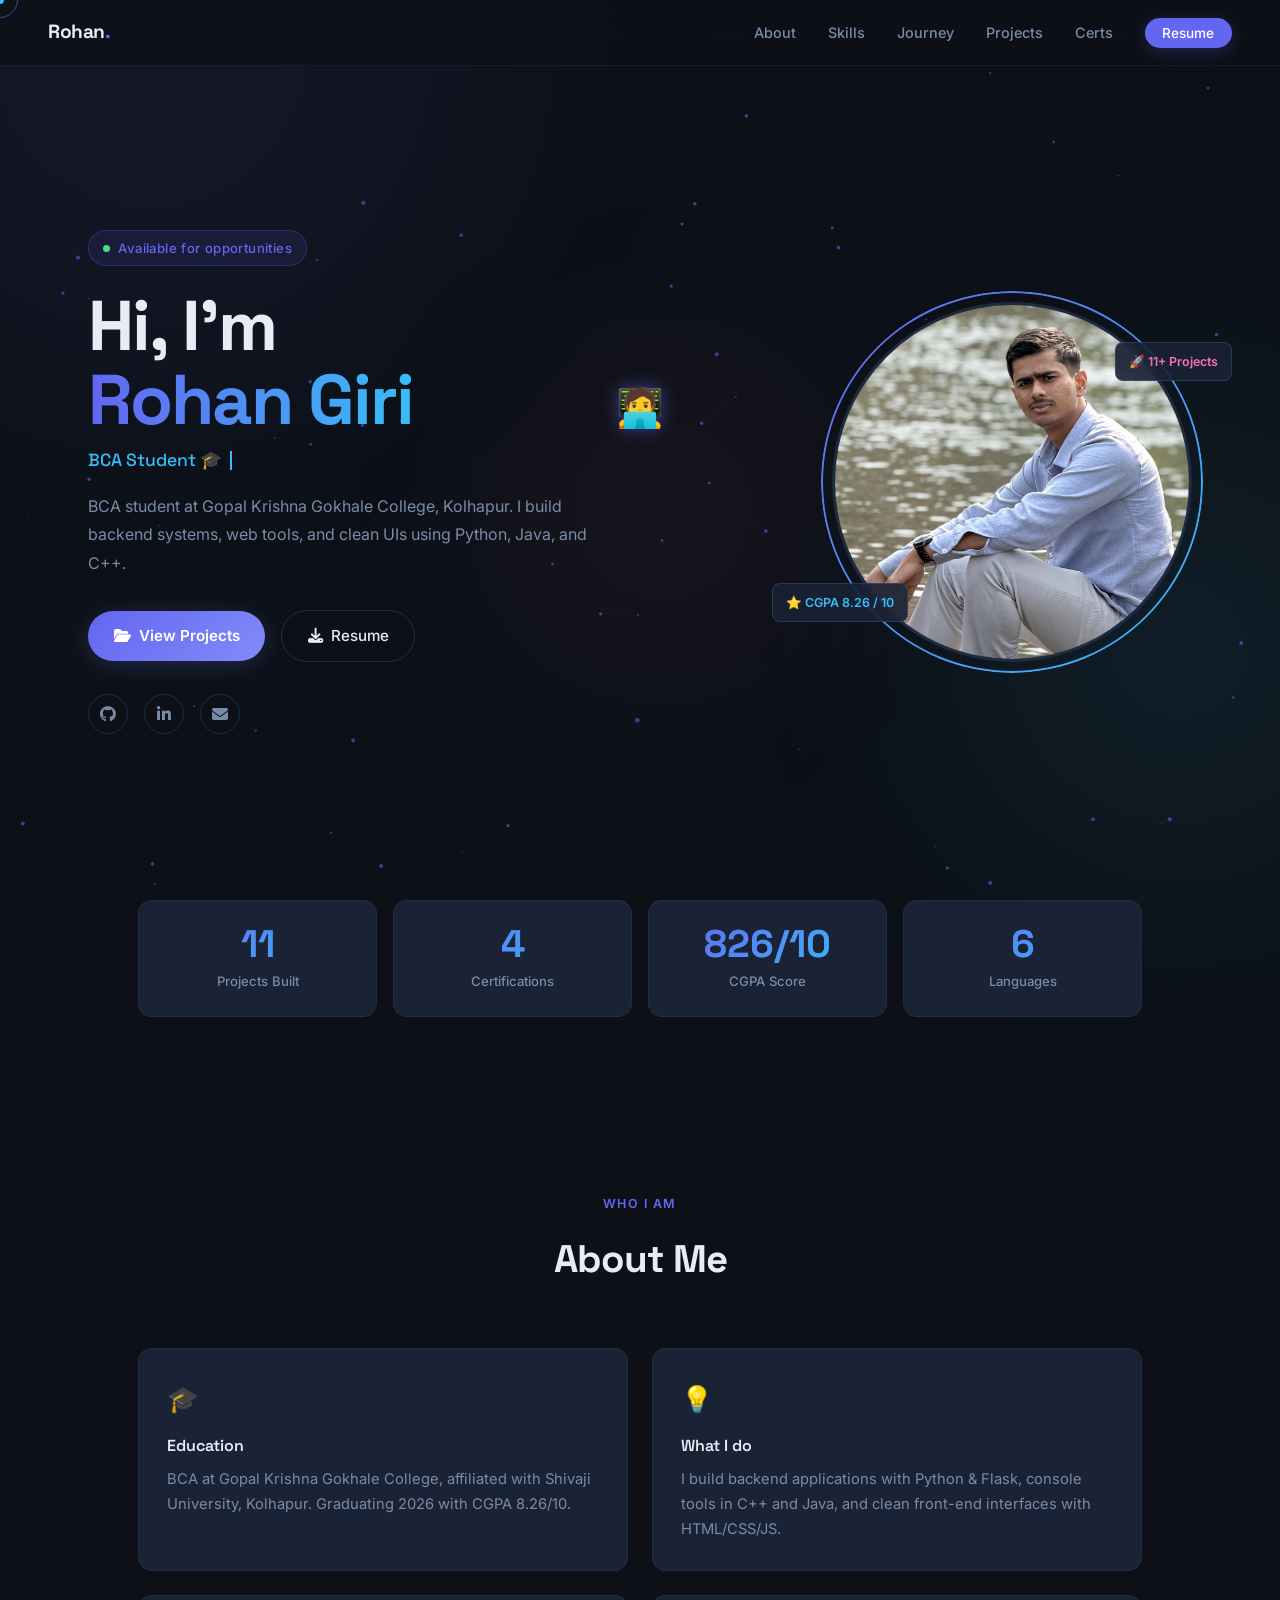
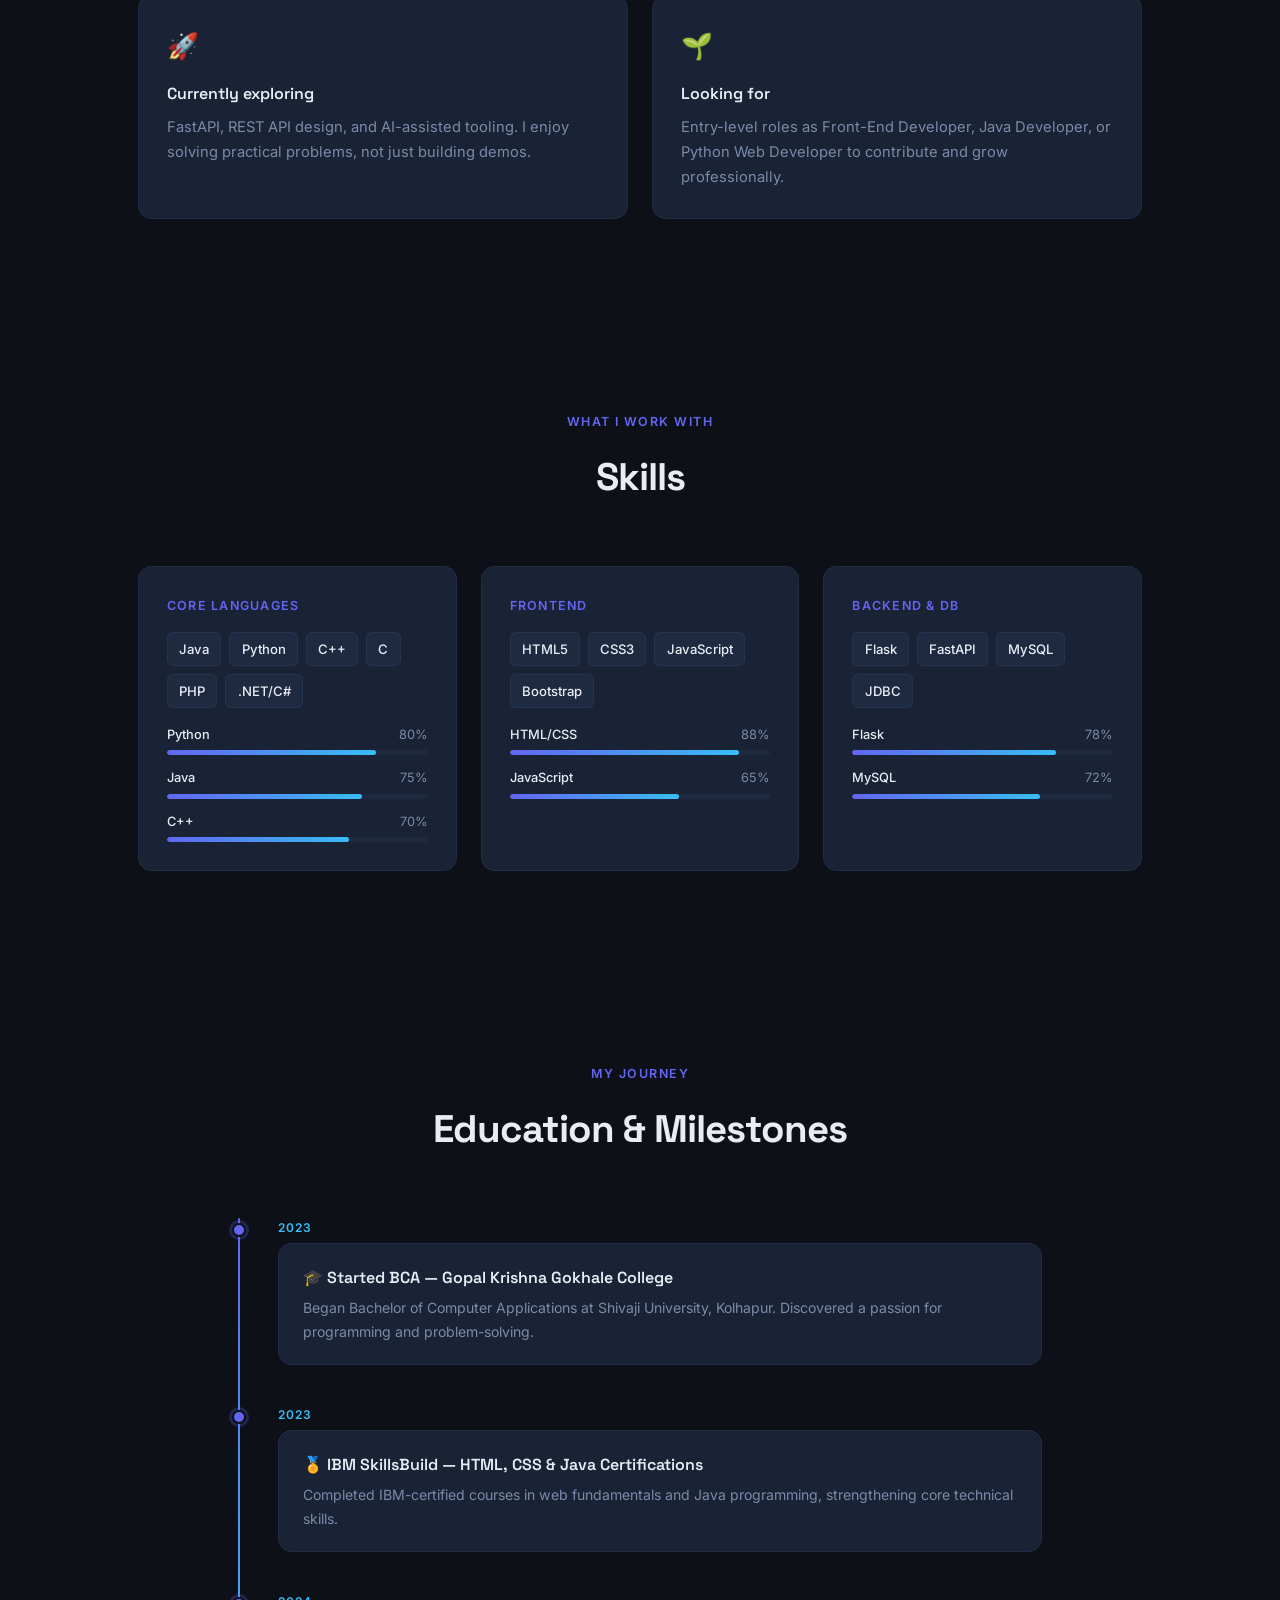
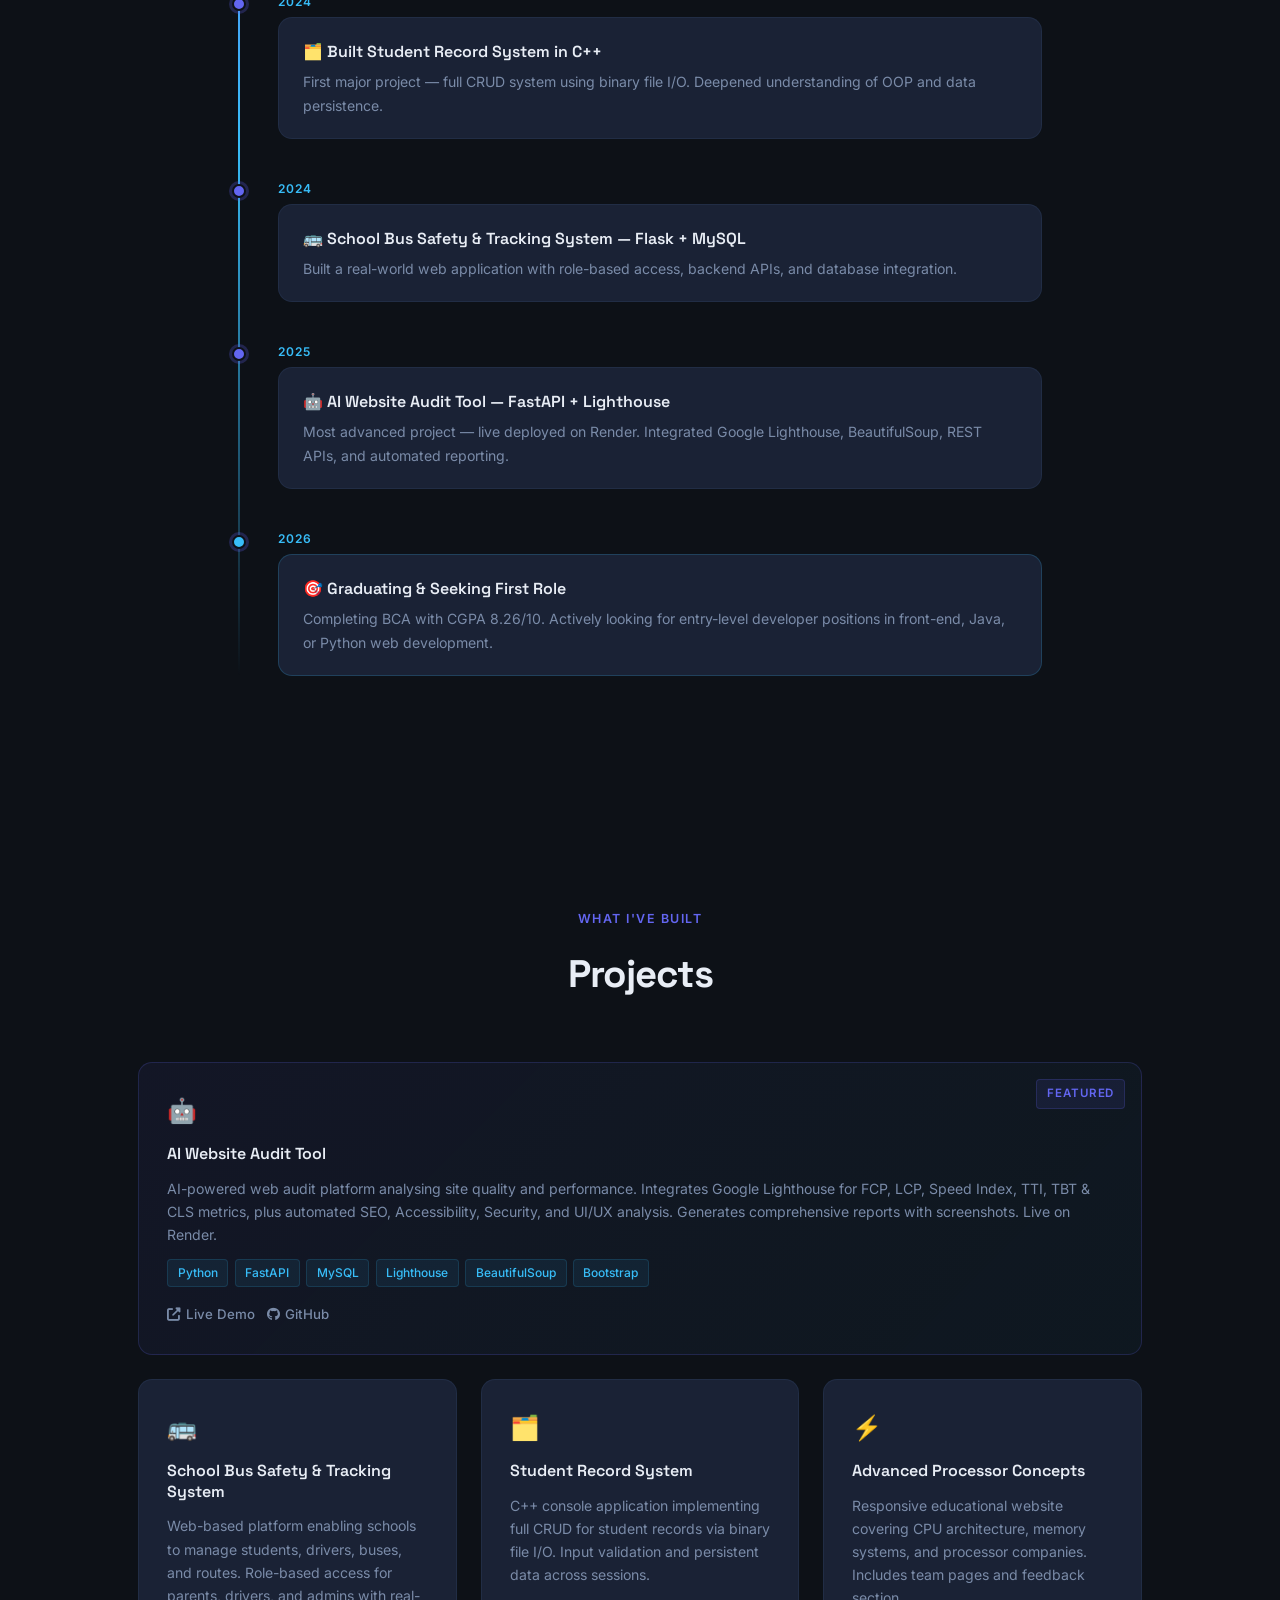
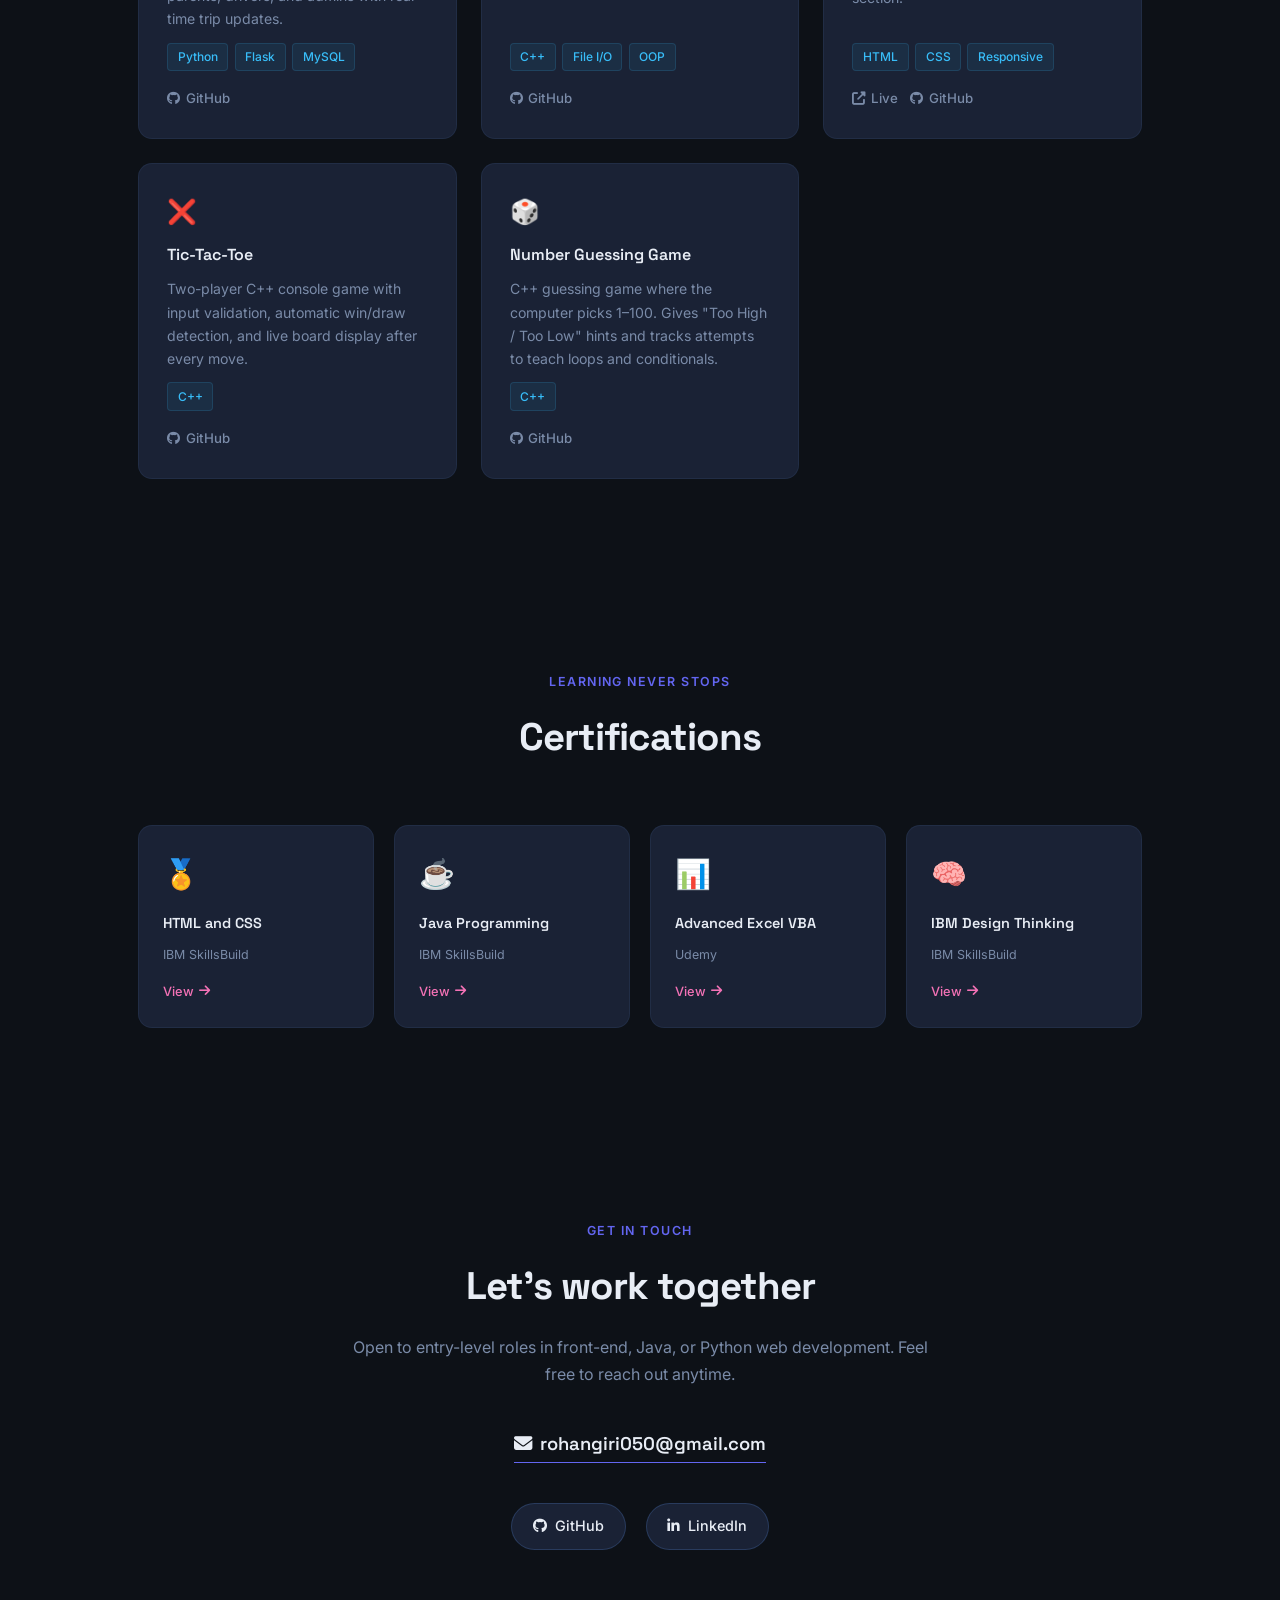
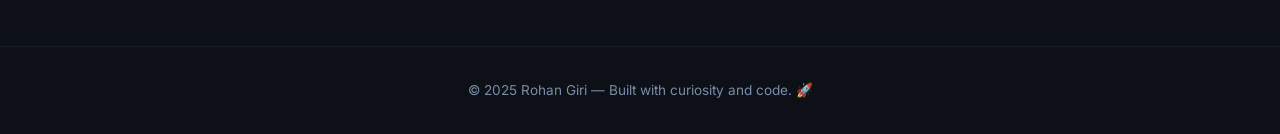
==== commit 535a0925: "Add SEO files" ====
--- a/index.html
+++ b/index.html
@@ -3,6 +3,21 @@
 <head>
   <meta charset="UTF-8">
   <meta name="viewport" content="width=device-width, initial-scale=1.0">
+  <meta name="description" content="Official portfolio of Rohan Giri. Python Developer, Java Developer, AI Projects, Web Development, Resume, Certifications and Contact.">
+
+  <meta name="keywords" content="Rohan Giri, Python Developer, Java Developer, Portfolio, FastAPI, AI, Web Developer, Software Engineer">
+
+  <meta name="author" content="Rohan Giri">
+
+  <meta name="robots" content="index, follow">
+
+  <meta property="og:title" content="Rohan Giri | Portfolio">
+  <meta property="og:description" content="Python Developer | Java Developer | AI Projects">
+  <meta property="og:image" content="https://rohangiri.is-a.dev/images/rohan_photo_JPG.jpeg">
+  <meta property="og:url" content="https://rohangiri.is-a.dev">
+  <meta property="og:type" content="website">
+
+<link rel="canonical" href="https://rohangiri.is-a.dev/">
   <title>Rohan Giri — Developer Portfolio</title>
   <link rel="stylesheet" href="https://cdnjs.cloudflare.com/ajax/libs/font-awesome/6.5.0/css/all.min.css">
   <link href="https://fonts.googleapis.com/css2?family=Inter:wght@300;400;500;600&family=Space+Grotesk:wght@400;500;600;700&display=swap" rel="stylesheet">
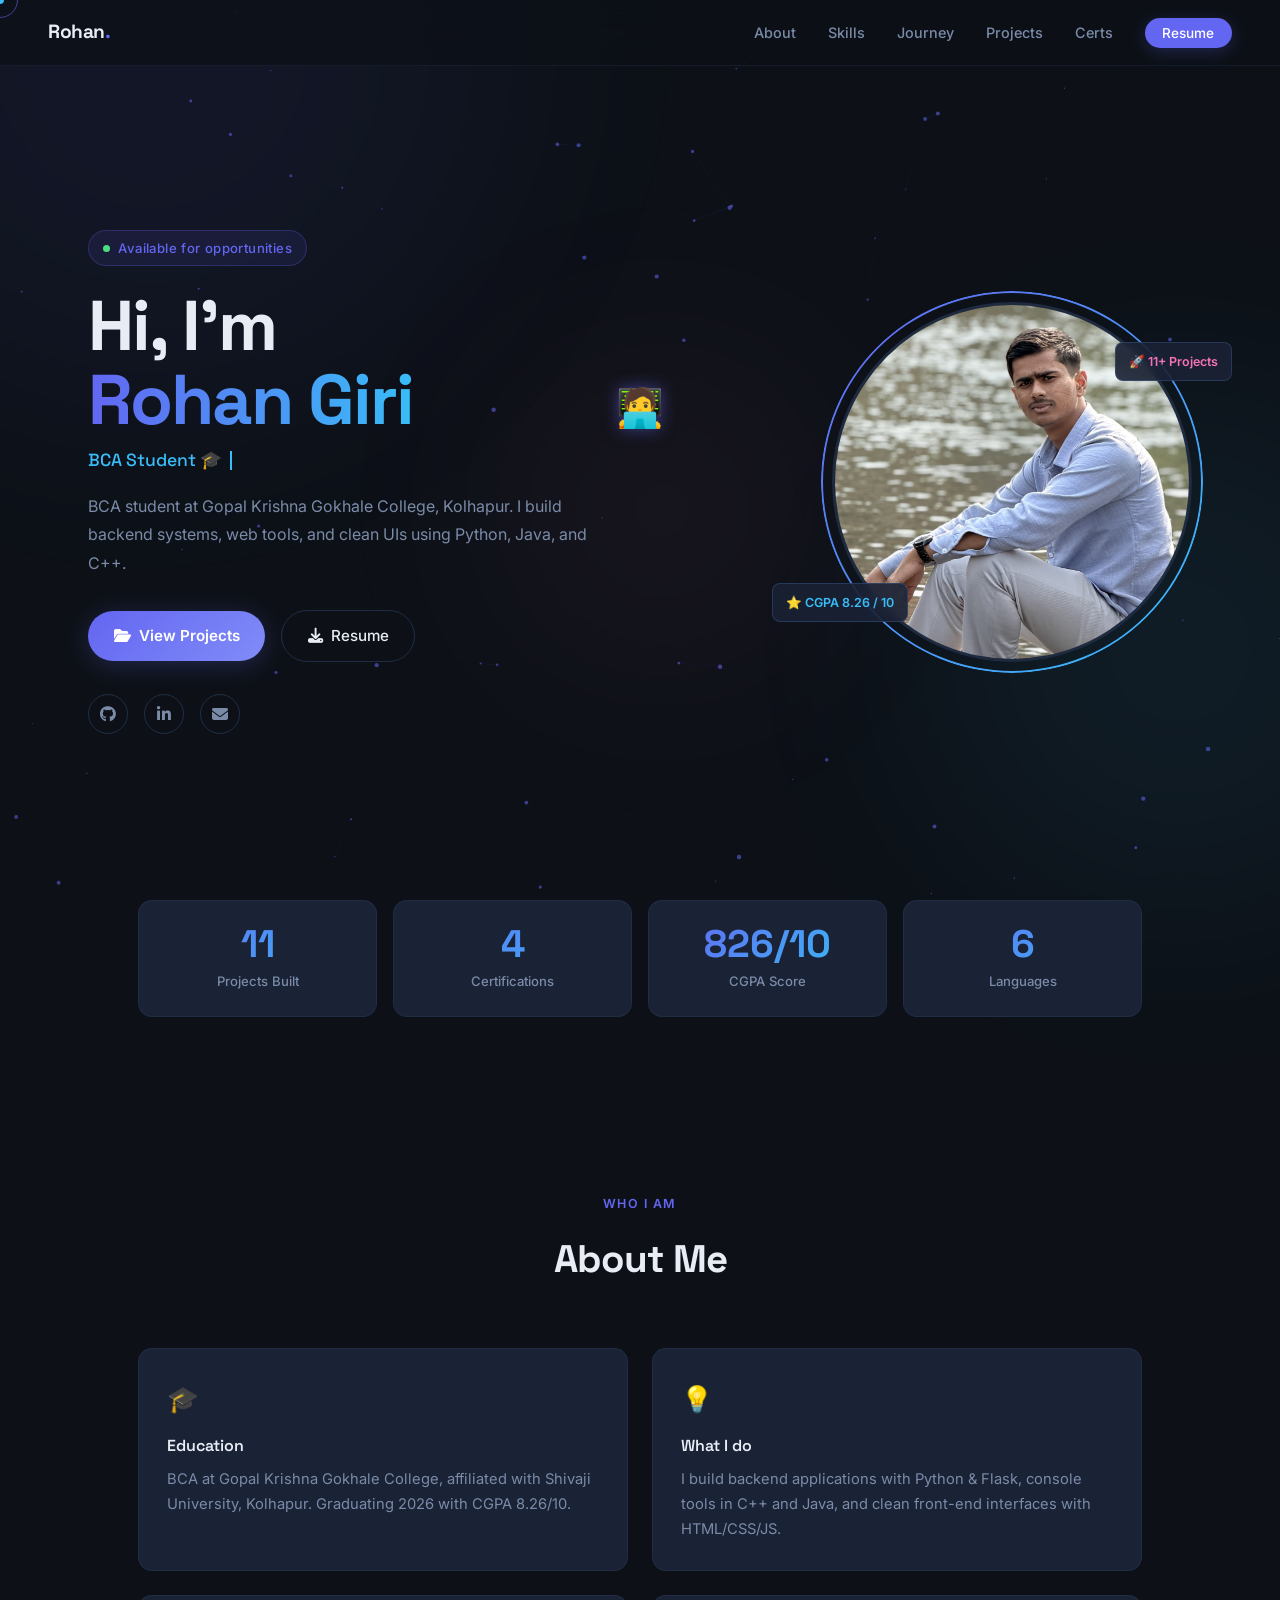
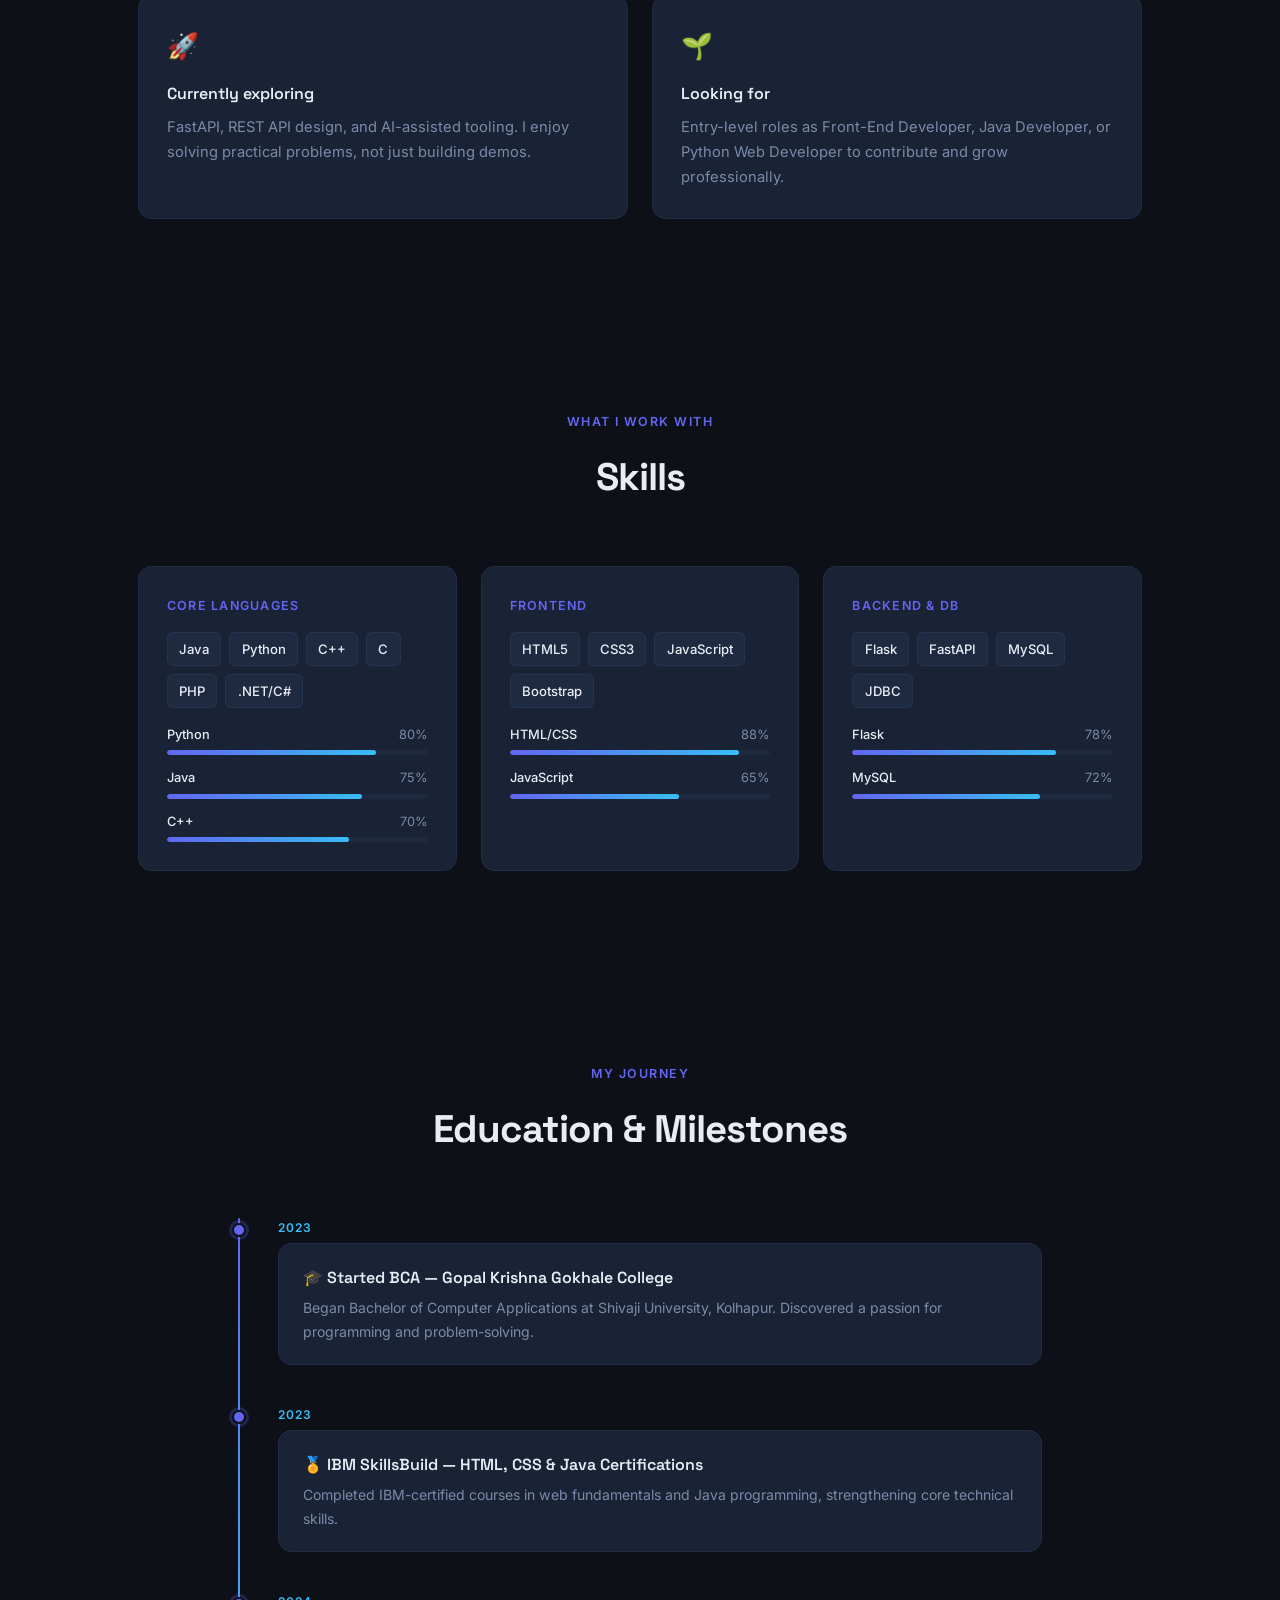
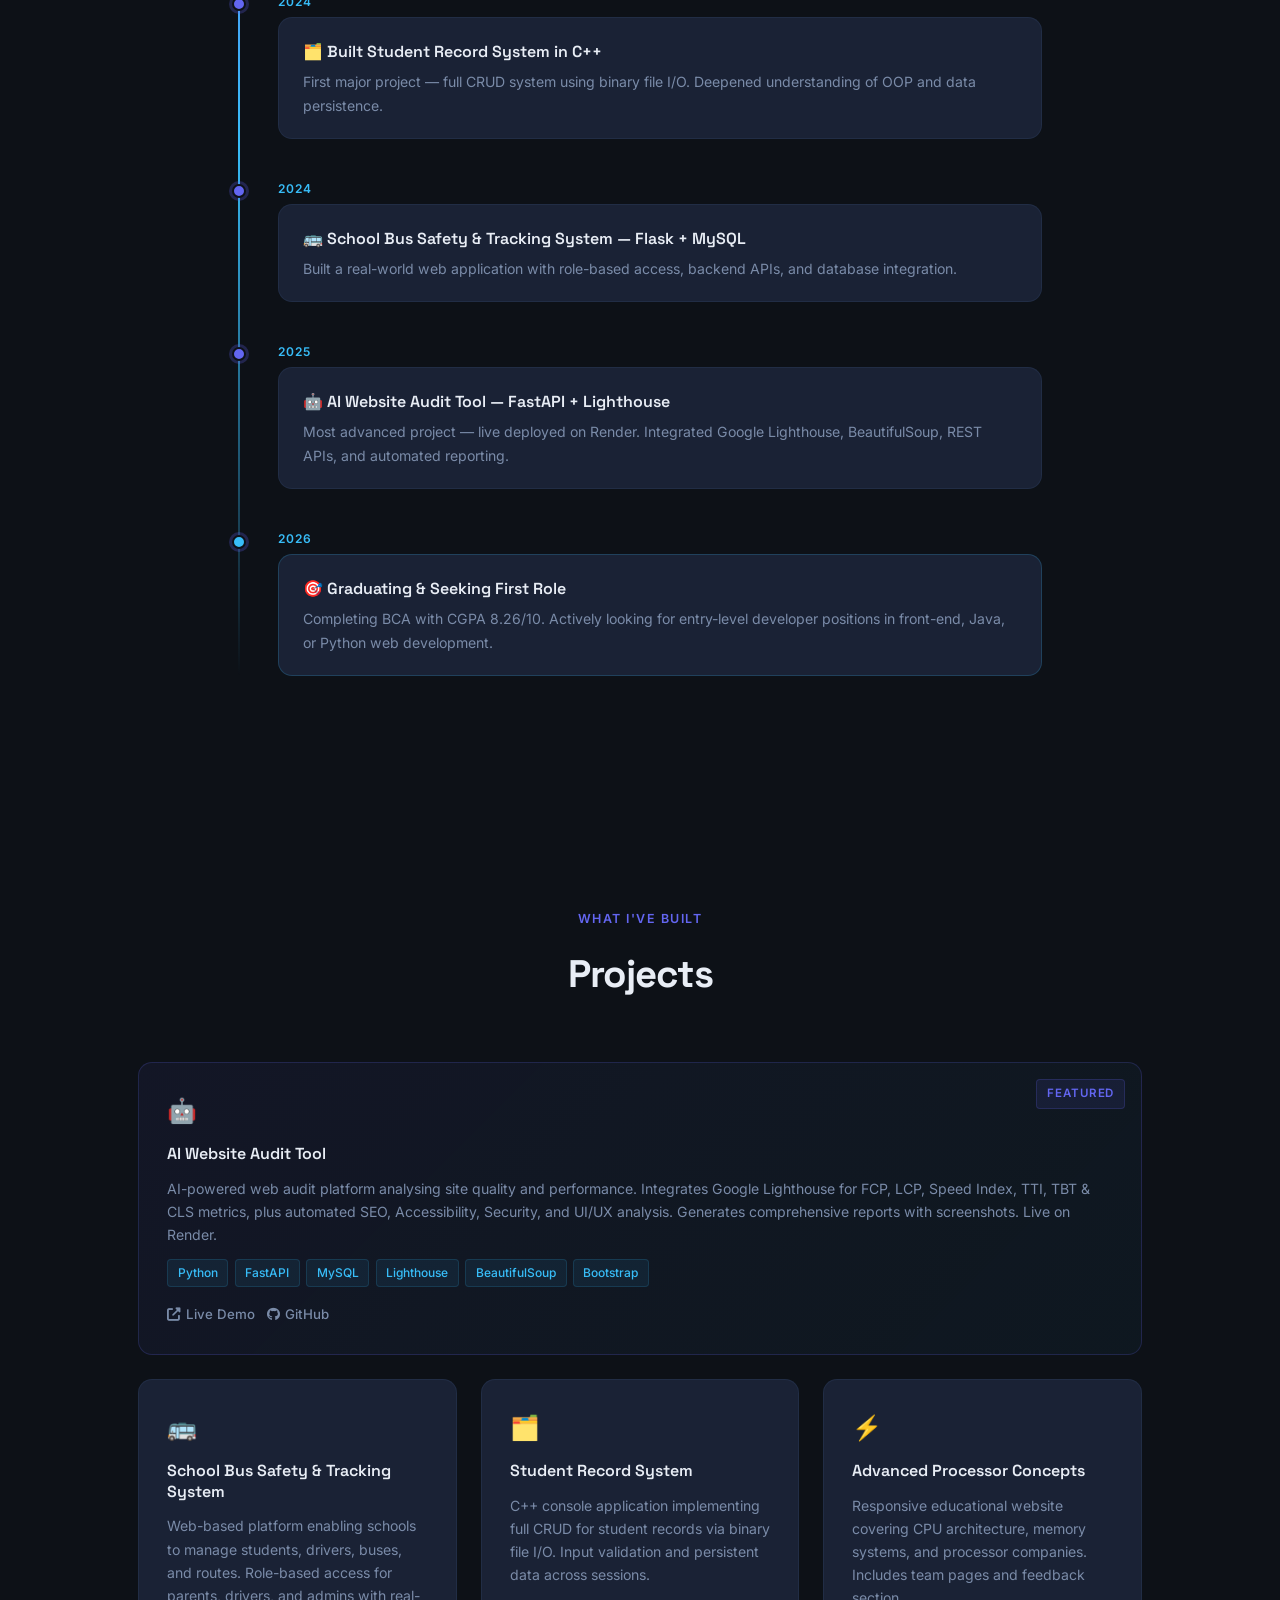
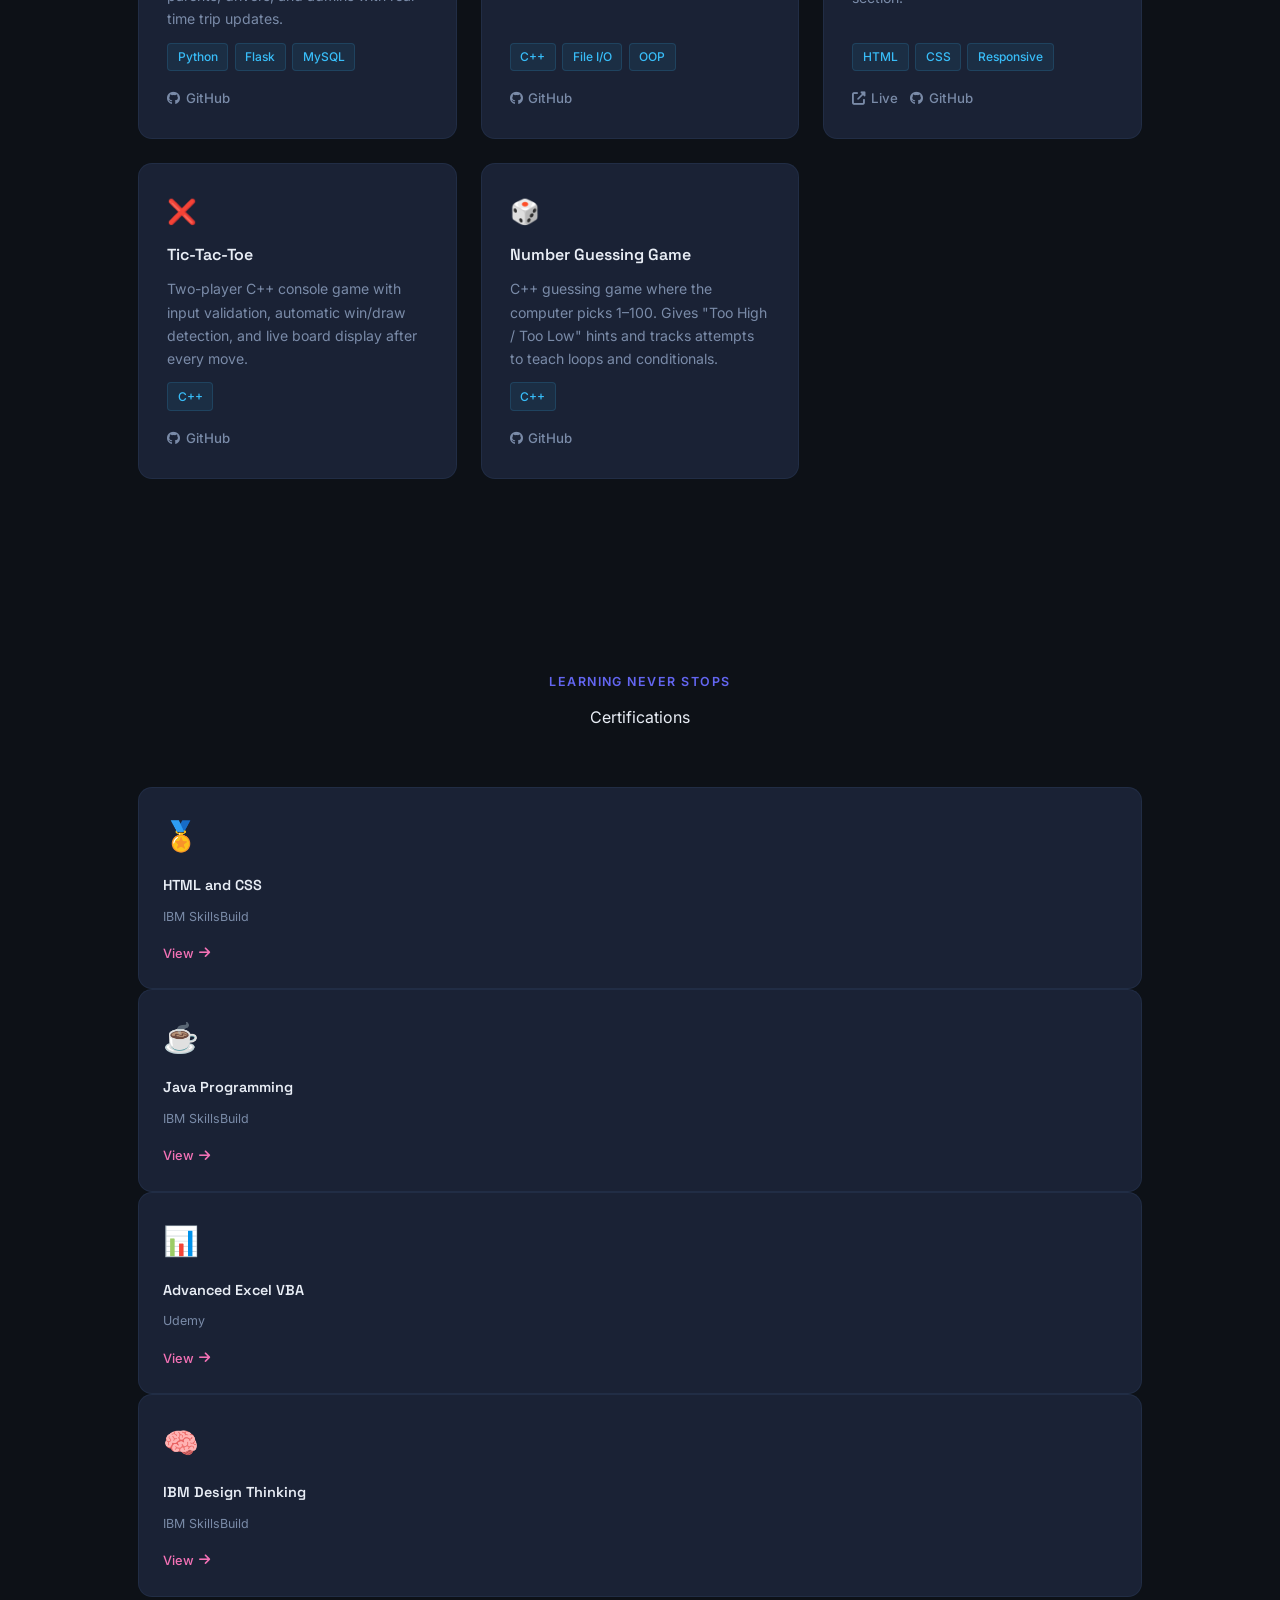
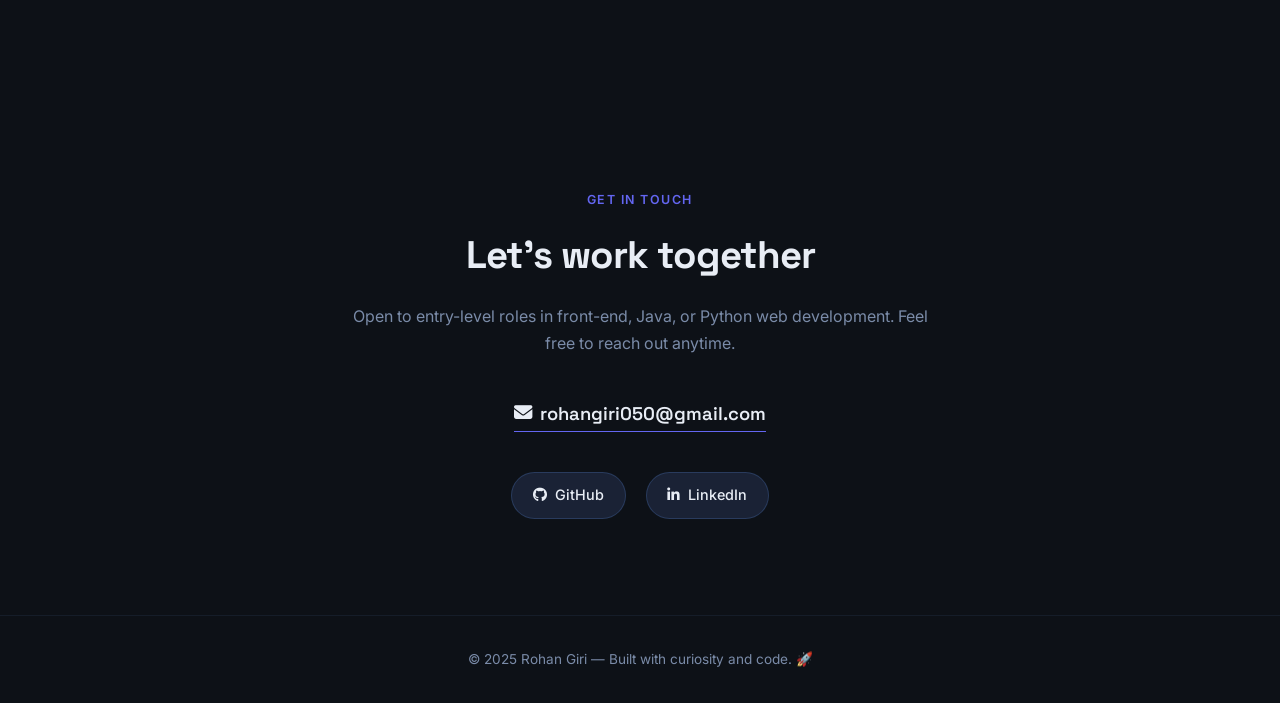
==== commit fd9de4df: "updated" ====
--- a/index.html
+++ b/index.html
@@ -56,7 +56,7 @@
       <li><a href="#timeline">Journey</a></li>
       <li><a href="#projects">Projects</a></li>
       <li><a href="#certifications">Certs</a></li>
-      <li><a href="docs/Rohan_Resume.pdf" class="nav-cta" download>Resume</a></li>
+      <li><a href="docs/Rohan_Resume.pdf" class="nav-cta" target="_blank">Resume</a></li>
     </ul>
   </nav>
 
@@ -72,7 +72,7 @@
         <p class="hero-desc">BCA student at Gopal Krishna Gokhale College, Kolhapur. I build backend systems, web tools, and clean UIs using Python, Java, and C++.</p>
         <div class="hero-actions">
           <a href="#projects" class="btn-primary"><i class="fas fa-folder-open"></i> View Projects</a>
-          <a href="docs/Rohan_Resume.pdf" class="btn-ghost" download><i class="fas fa-download"></i> Resume</a>
+          <a href="docs/Rohan_Resume.pdf" class="btn-ghost" target="_blank"><i class="fas fa-download"></i> Resume</a>
         </div>
         <div class="social-row">
           <a href="https://github.com/rohanprogrammer11" target="_blank" rel="noopener noreferrer" class="social-link" aria-label="GitHub"><i class="fab fa-github"></i></a>
@@ -336,14 +336,20 @@
   <!-- CERTS -->
   <section id="certifications" class="certs-section section-wrap">
     <div class="section-header reveal">
-      <p class="section-eyebrow">Learning never stops</p>
+      <p class="section-eyebrow">Learning never stops</p
       <h2 class="section-title">Certifications</h2>
-    </div>
+    </div
     <div class="certs-grid stagger">
-      <div class="cert-card"><div class="cert-icon">🏅</div><h4>HTML and CSS</h4><p class="cert-issuer">IBM SkillsBuild</p><a href="certificate/HTML and CSS Certificate.pdf" class="cert-link">View <i class="fas fa-arrow-right"></i></a></div>
-      <div class="cert-card"><div class="cert-icon">☕</div><h4>Java Programming</h4><p class="cert-issuer">IBM SkillsBuild</p><a href="certificate/Java  Certificate.pdf" class="cert-link">View <i class="fas fa-arrow-right"></i></a></div>
-      <div class="cert-card"><div class="cert-icon">📊</div><h4>Advanced Excel VBA</h4><p class="cert-issuer">Udemy</p><a href="certificate/Excel_certificate.pdf" class="cert-link">View <i class="fas fa-arrow-right"></i></a></div>
-      <div class="cert-card"><div class="cert-icon">🧠</div><h4>IBM Design Thinking</h4><p class="cert-issuer">IBM SkillsBuild</p><a href="certificate/IBM and Design Thinking Certificate.pdf" class="cert-link">View <i class="fas fa-arrow-right"></i></a></div>
+      <div class="cert-card"><div class="cert-icon">🏅</div><h4>HTML and CSS</h4><p class="cert-issuer">IBM SkillsBuild</p>
+      <a href="certificate/HTML and CSS Certificate.pdf" class="cert-link" target="_blank" rel="noopener noreferrer">View <i class="fas fa-arrow-right"></i></a></div>
+
+      <div class="cert-card"><div class="cert-icon">☕</div><h4>Java Programming</h4><p class="cert-issuer">IBM SkillsBuild</p>
+      <a href="certificate/Java  Certificate.pdf" class="cert-link" target="_blank" rel="noopener noreferrer">View <i class="fas fa-arrow-right"></i></a></div>
+
+      <div class="cert-card"><div class="cert-icon">📊</div><h4>Advanced Excel VBA</h4><p class="cert-issuer">Udemy</p>
+      <a href="certificate/Excel_certificate.pdf" class="cert-link" target="_blank" rel="noopener noreferrer">View <i class="fas fa-arrow-right"></i></a></div>
+
+      <div class="cert-card"><div class="cert-icon">🧠</div><h4>IBM Design Thinking</h4><p class="cert-issuer">IBM SkillsBuild</p><a href="certificate/IBM and Design Thinking Certificate.pdf" class="cert-link" target="_blank" rel="noopener noreferrer">View <i class="fas fa-arrow-right"></i></a></div>
     </div>
   </section>
 
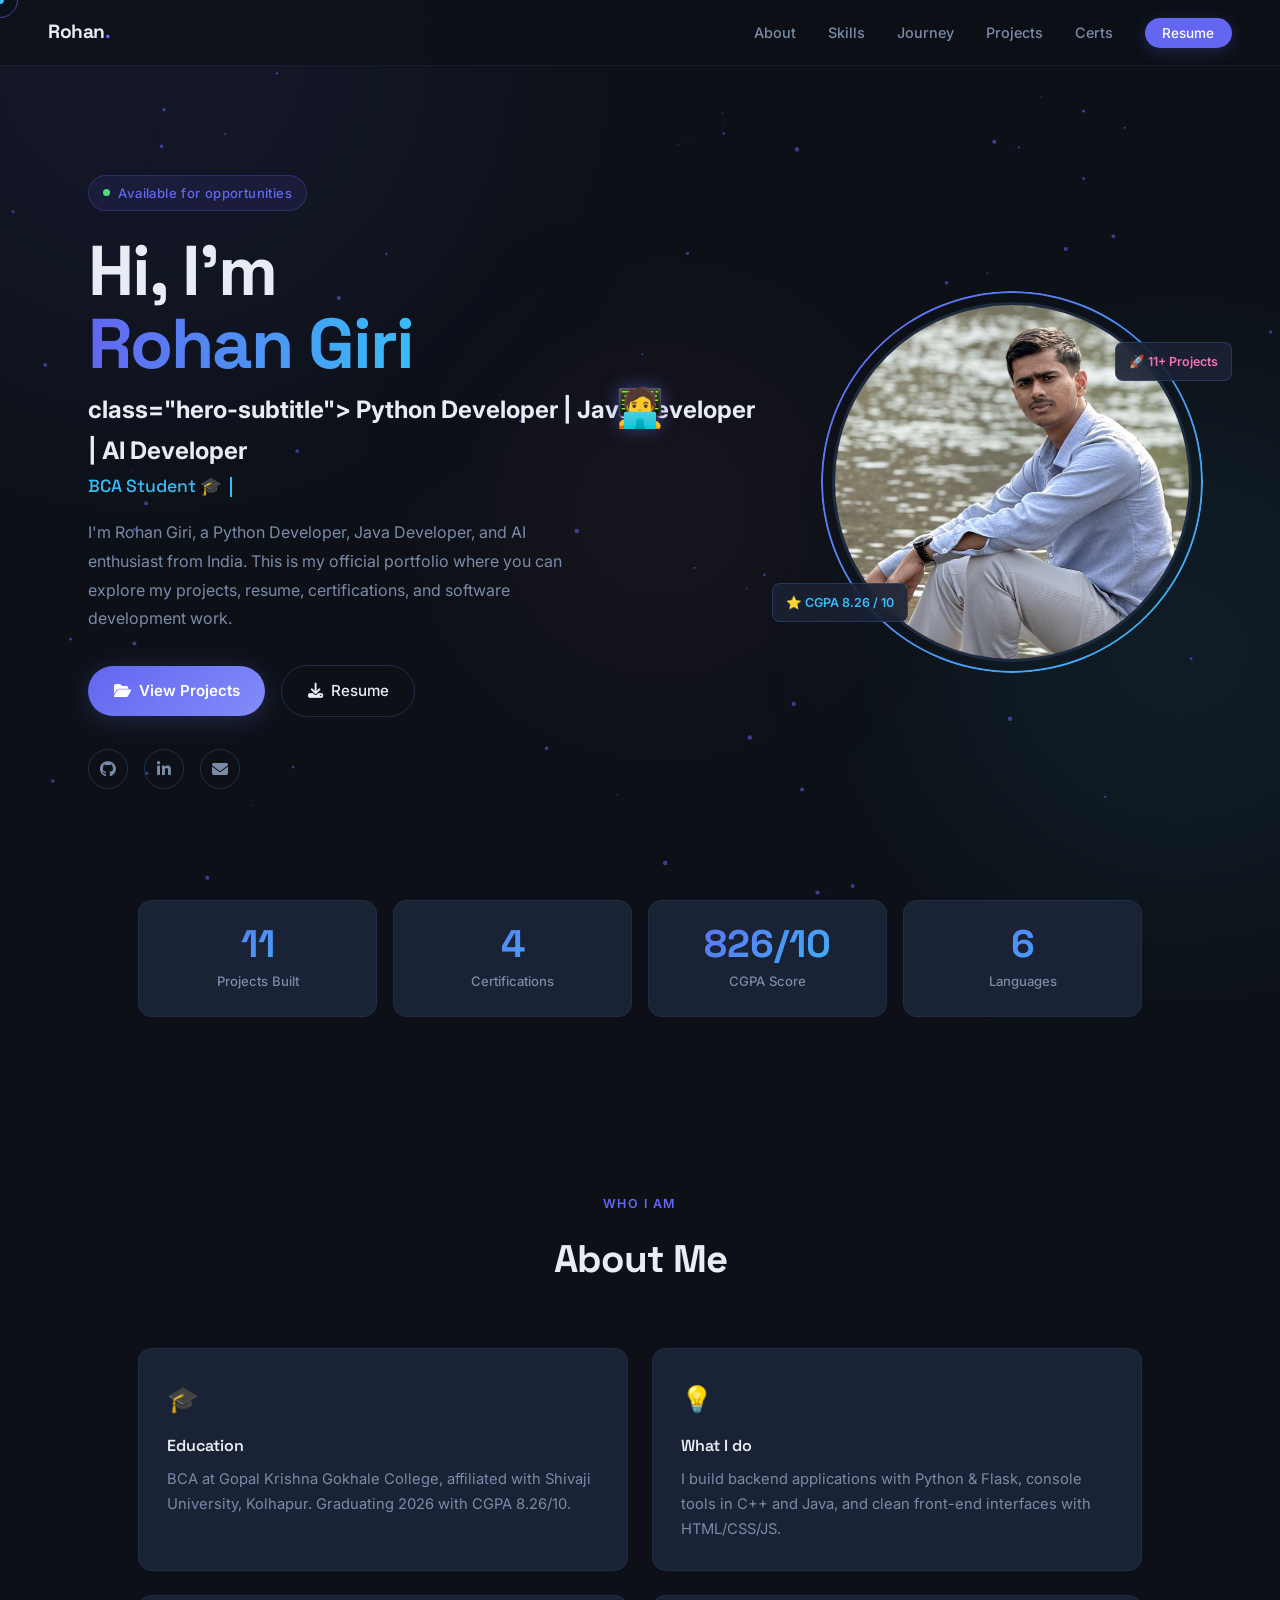
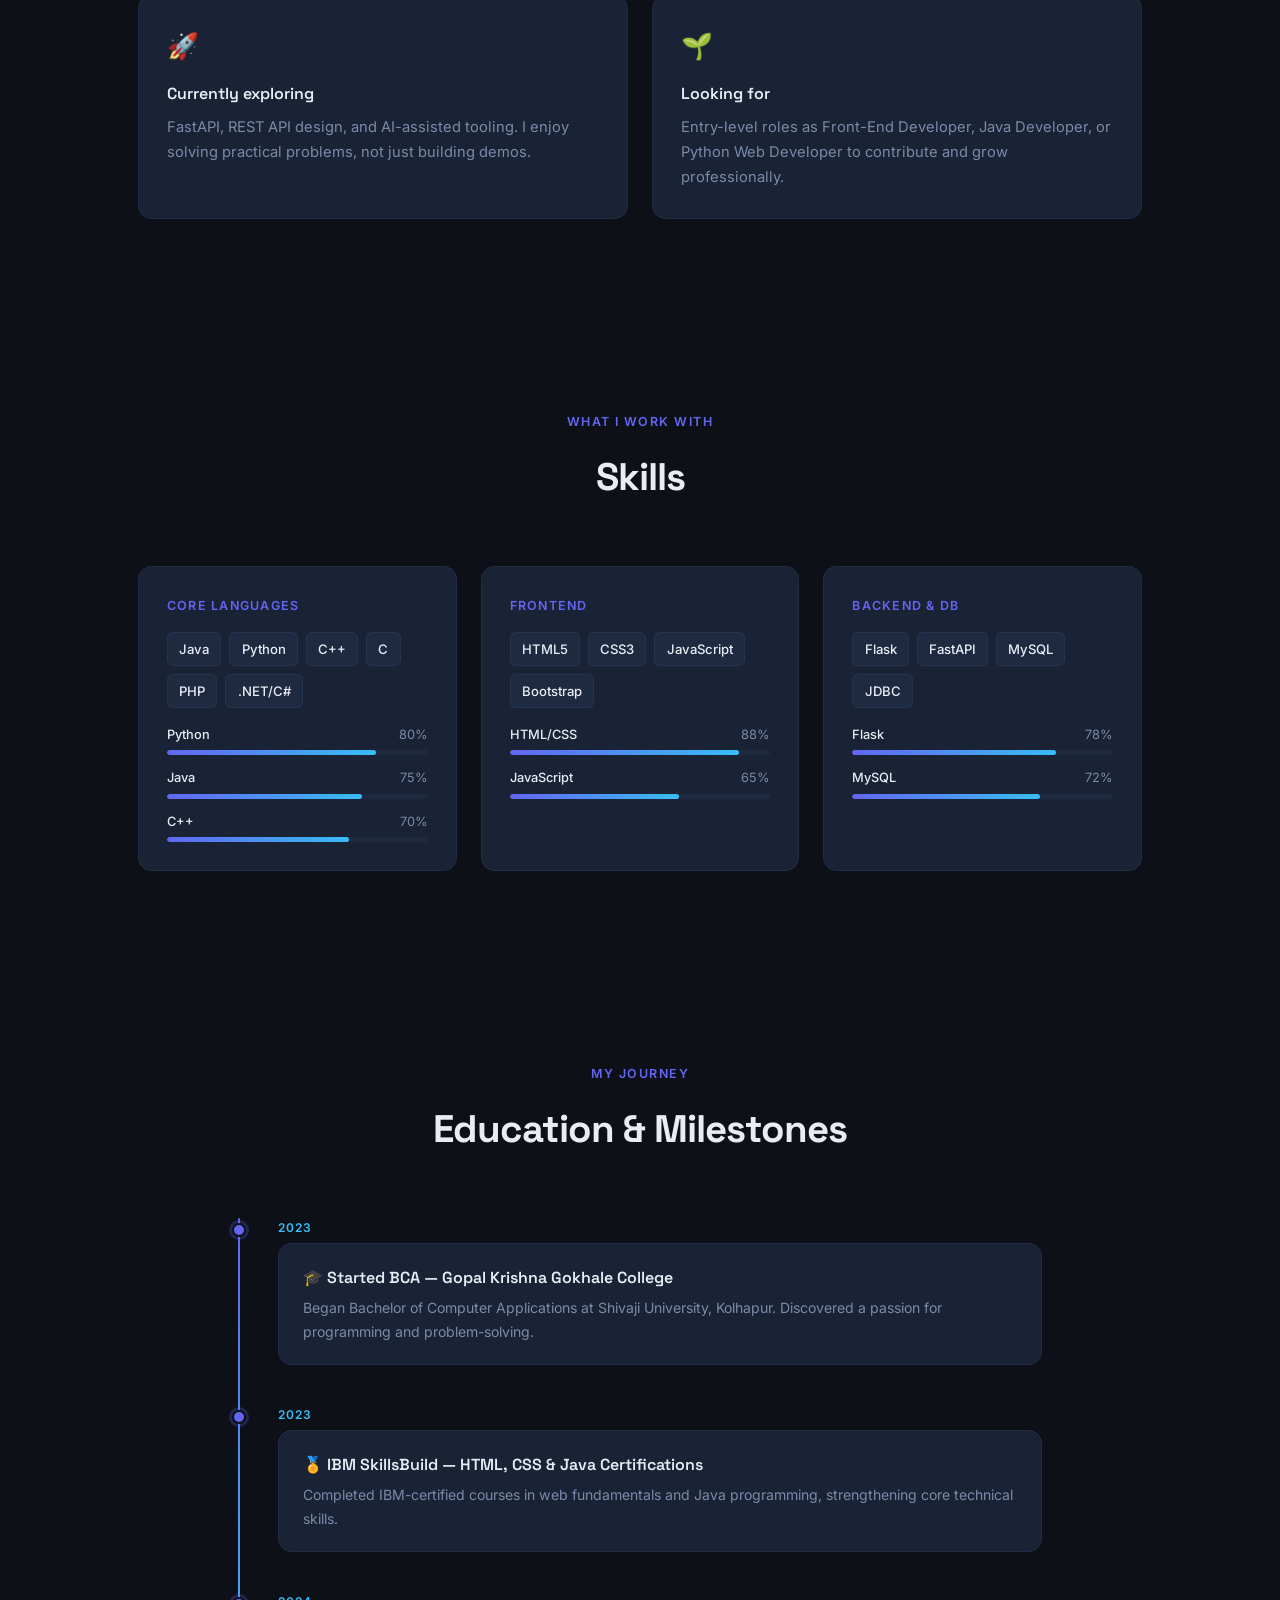
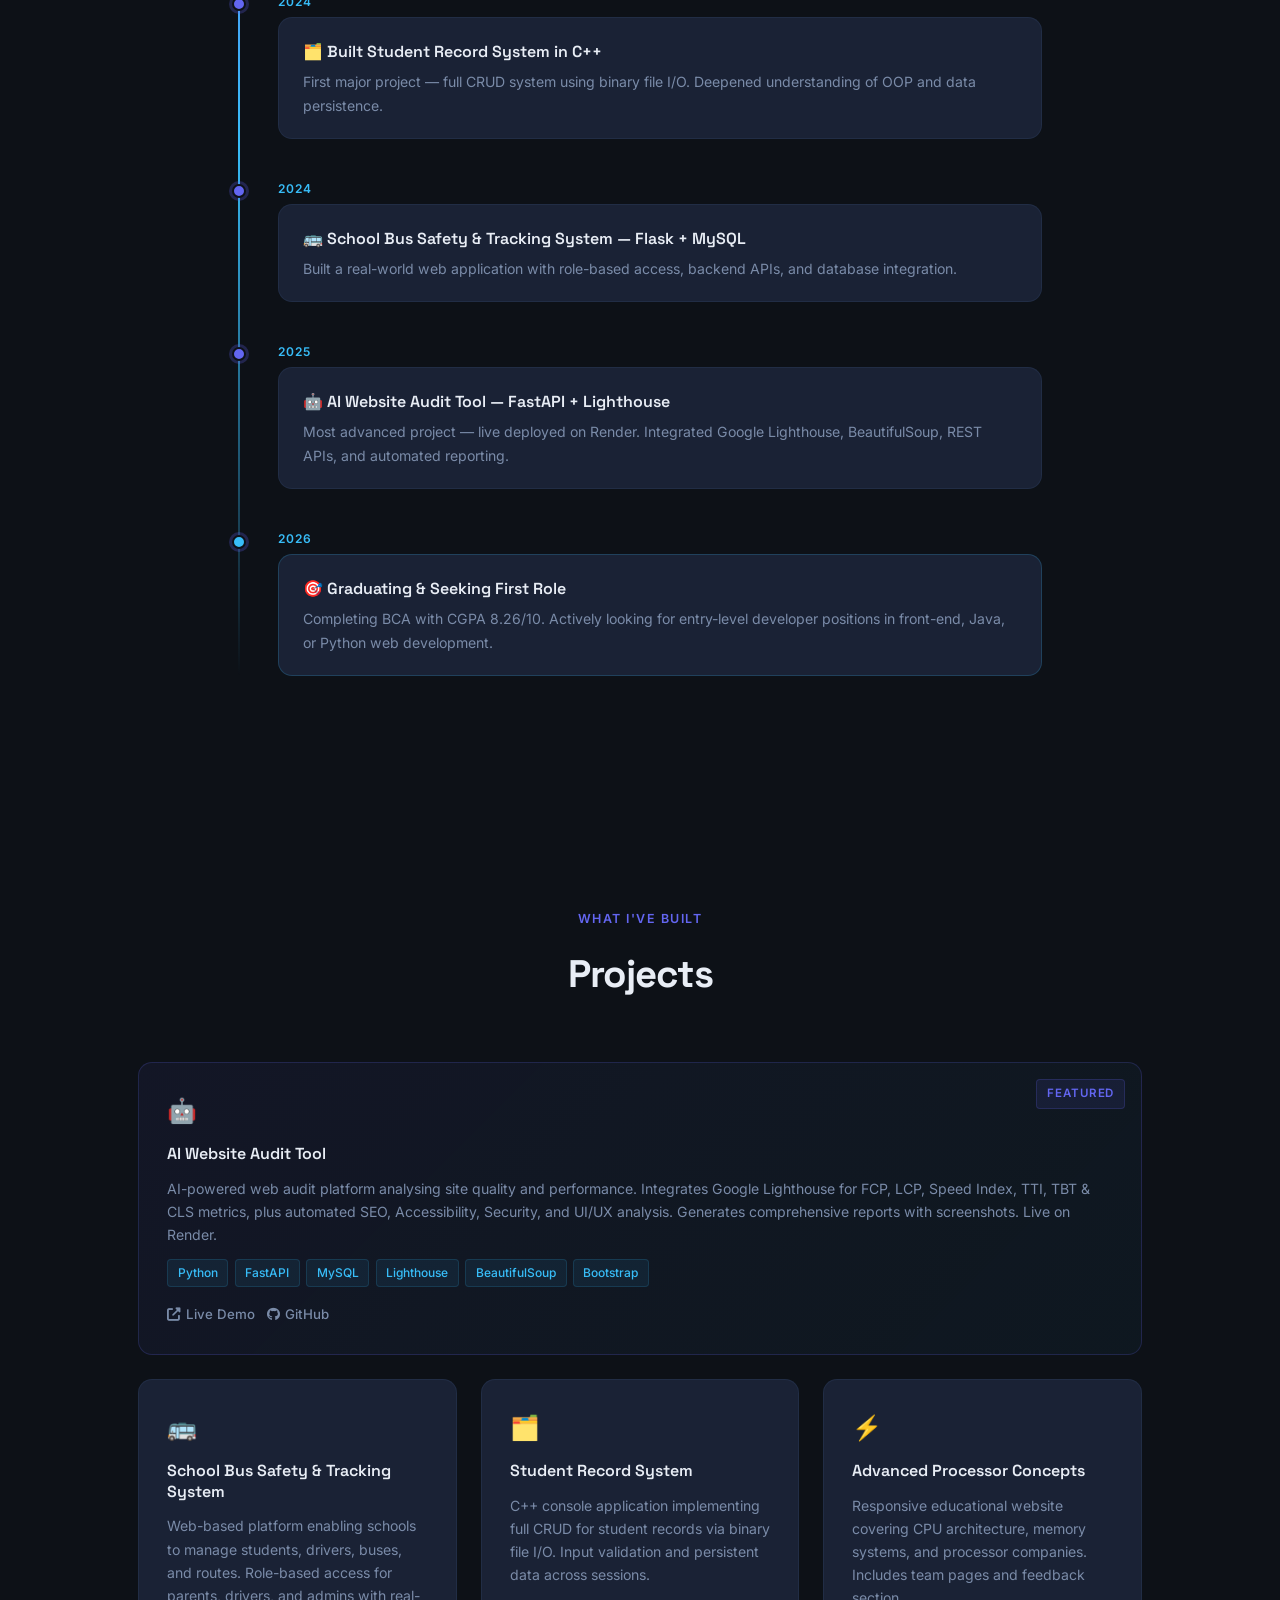
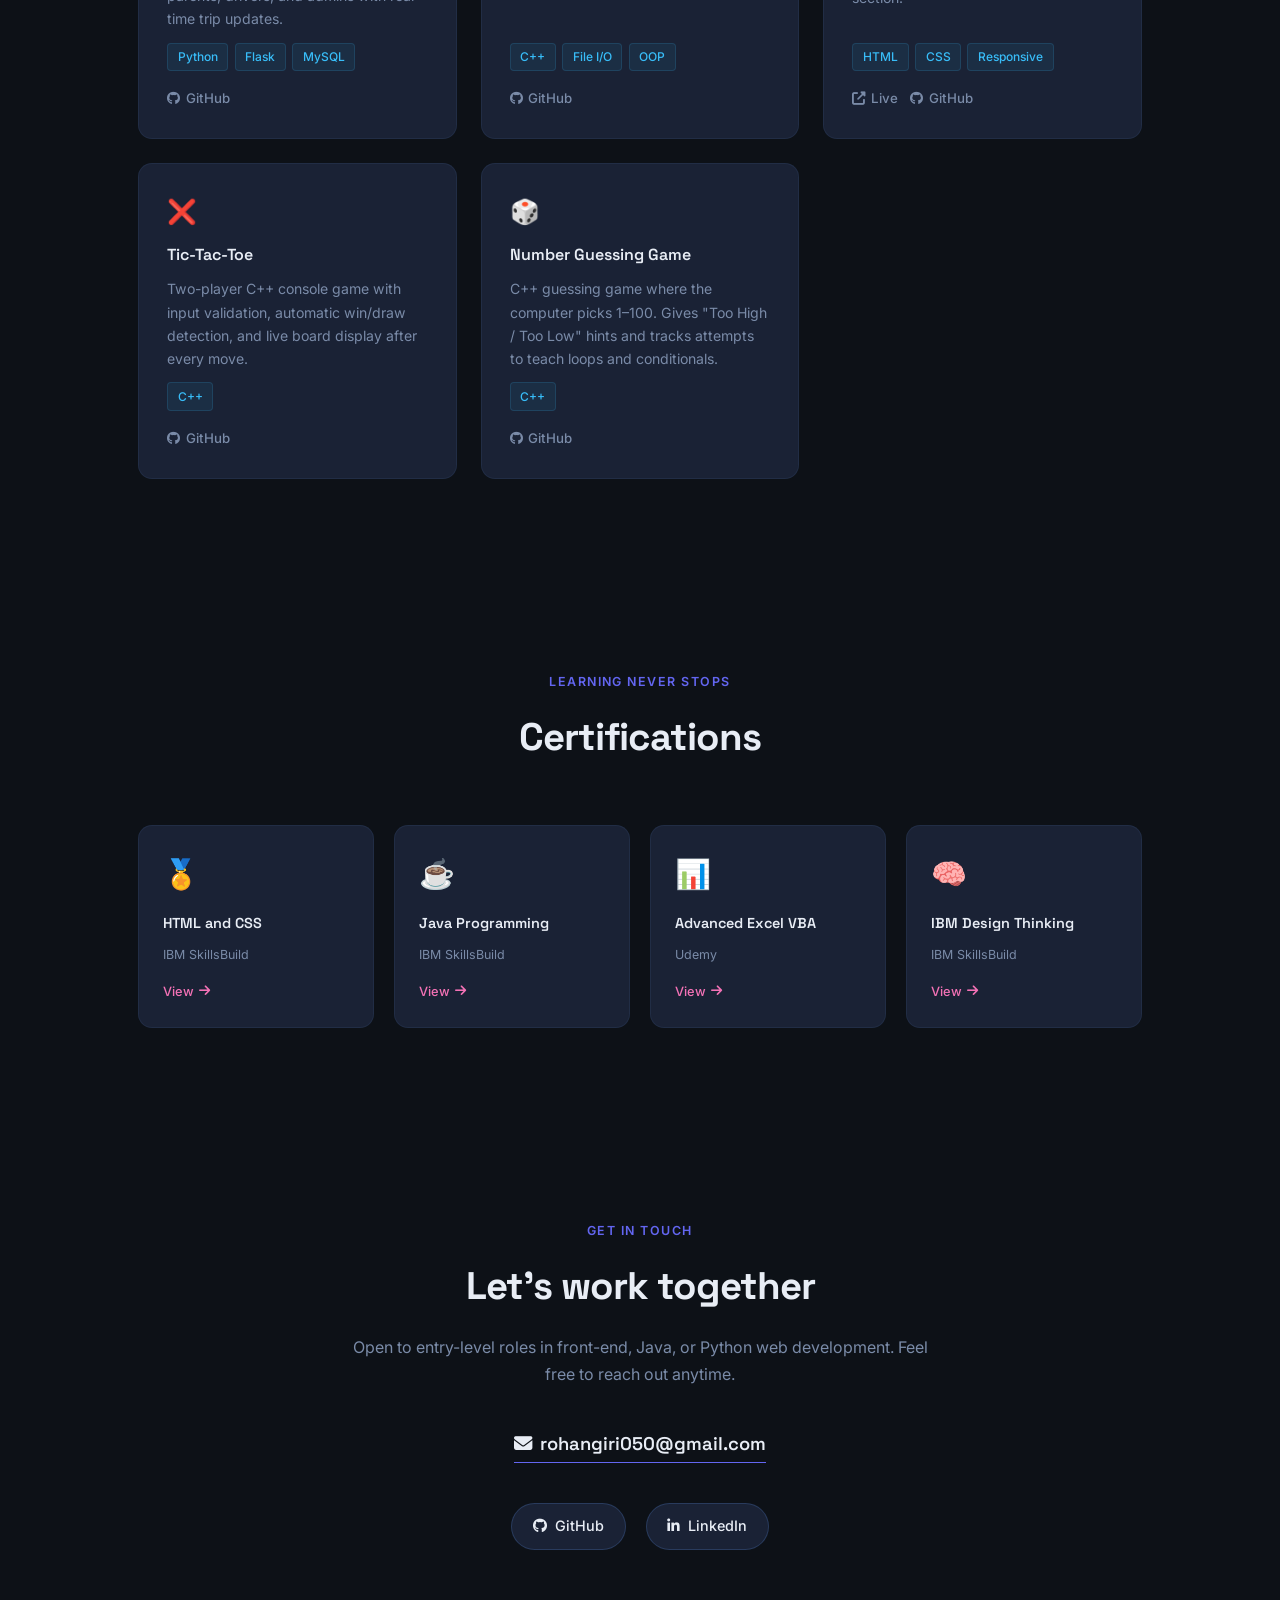
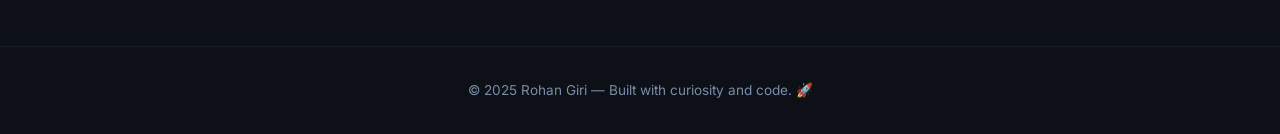
==== commit 2b9b353a: "updated" ====
--- a/index.html
+++ b/index.html
@@ -1,6 +1,30 @@
 <!DOCTYPE html>
 <html lang="en">
 <head>
+<script type="application/ld+json">
+{
+  "@context": "https://schema.org",
+  "@type": "Person",
+  "name": "Rohan Giri",
+  "url": "https://rohangiri.is-a.dev",
+  "image": "https://rohangiri.is-a.dev/images/rohan_photo_JPG.jpeg",
+  "jobTitle": "Python Developer",
+  "description": "Python Developer, Java Developer and AI enthusiast.",
+  "email": "mailto:rohangiri050@gmail.com",
+  "knowsAbout": [
+    "Python",
+    "Java",
+    "FastAPI",
+    "Flask",
+    "Web Development",
+    "Artificial Intelligence"
+  ],
+  "sameAs": [
+    "https://github.com/rohanprogrammer11",
+    "https://www.linkedin.com/in/rohan-giri-kop/"
+  ]
+}
+</script>
   <meta charset="UTF-8">
   <meta name="viewport" content="width=device-width, initial-scale=1.0">
   <meta name="description" content="Official portfolio of Rohan Giri. Python Developer, Java Developer, AI Projects, Web Development, Resume, Certifications and Contact.">
@@ -18,10 +42,11 @@
   <meta property="og:type" content="website">
 
 <link rel="canonical" href="https://rohangiri.is-a.dev/">
-  <title>Rohan Giri — Developer Portfolio</title>
+  <title>Rohan Giri | Python Developer | Java Developer | AI Projects | Portfolio</title>
   <link rel="stylesheet" href="https://cdnjs.cloudflare.com/ajax/libs/font-awesome/6.5.0/css/all.min.css">
   <link href="https://fonts.googleapis.com/css2?family=Inter:wght@300;400;500;600&family=Space+Grotesk:wght@400;500;600;700&display=swap" rel="stylesheet">
   <link rel="stylesheet" href="static/css/style.css">
+  <link rel="icon" href="favicon.ico">
 </head>
 <body>
 
@@ -66,10 +91,16 @@
       <div class="hero-content">
         <div class="hero-badge">Available for opportunities</div>
         <h1>Hi, I'm<br><span class="line2">Rohan Giri</span></h1>
+        <h2> class="hero-subtitle">
+            Python Developer | Java Developer | AI Developer
+        </h2>
         <div class="typing-line">
           <span id="typing-text"></span><span class="cursor-blink"></span>
         </div>
-        <p class="hero-desc">BCA student at Gopal Krishna Gokhale College, Kolhapur. I build backend systems, web tools, and clean UIs using Python, Java, and C++.</p>
+        <p class="hero-desc">I'm Rohan Giri, a Python Developer, Java Developer, and AI enthusiast from India.
+            This is my official portfolio where you can explore my projects, resume,
+            certifications, and software development work.
+        </p>
         <div class="hero-actions">
           <a href="#projects" class="btn-primary"><i class="fas fa-folder-open"></i> View Projects</a>
           <a href="docs/Rohan_Resume.pdf" class="btn-ghost" target="_blank"><i class="fas fa-download"></i> Resume</a>
@@ -336,9 +367,9 @@
   <!-- CERTS -->
   <section id="certifications" class="certs-section section-wrap">
     <div class="section-header reveal">
-      <p class="section-eyebrow">Learning never stops</p
+      <p class="section-eyebrow">Learning never stops</p>
       <h2 class="section-title">Certifications</h2>
-    </div
+    </div>
     <div class="certs-grid stagger">
       <div class="cert-card"><div class="cert-icon">🏅</div><h4>HTML and CSS</h4><p class="cert-issuer">IBM SkillsBuild</p>
       <a href="certificate/HTML and CSS Certificate.pdf" class="cert-link" target="_blank" rel="noopener noreferrer">View <i class="fas fa-arrow-right"></i></a></div>
--- a/static/css/style.css
+++ b/static/css/style.css
@@ -32,6 +32,13 @@
       cursor: none;
     }
 
+    .hero-subtitle {
+        font-size: 1.2rem;
+        font-weight: 500;
+        color: #888;
+        margin: 12px 0 20px;
+    }
+
     /* ── LOADING SCREEN ── */
     #loader {
       position: fixed; inset: 0; z-index: 9999;
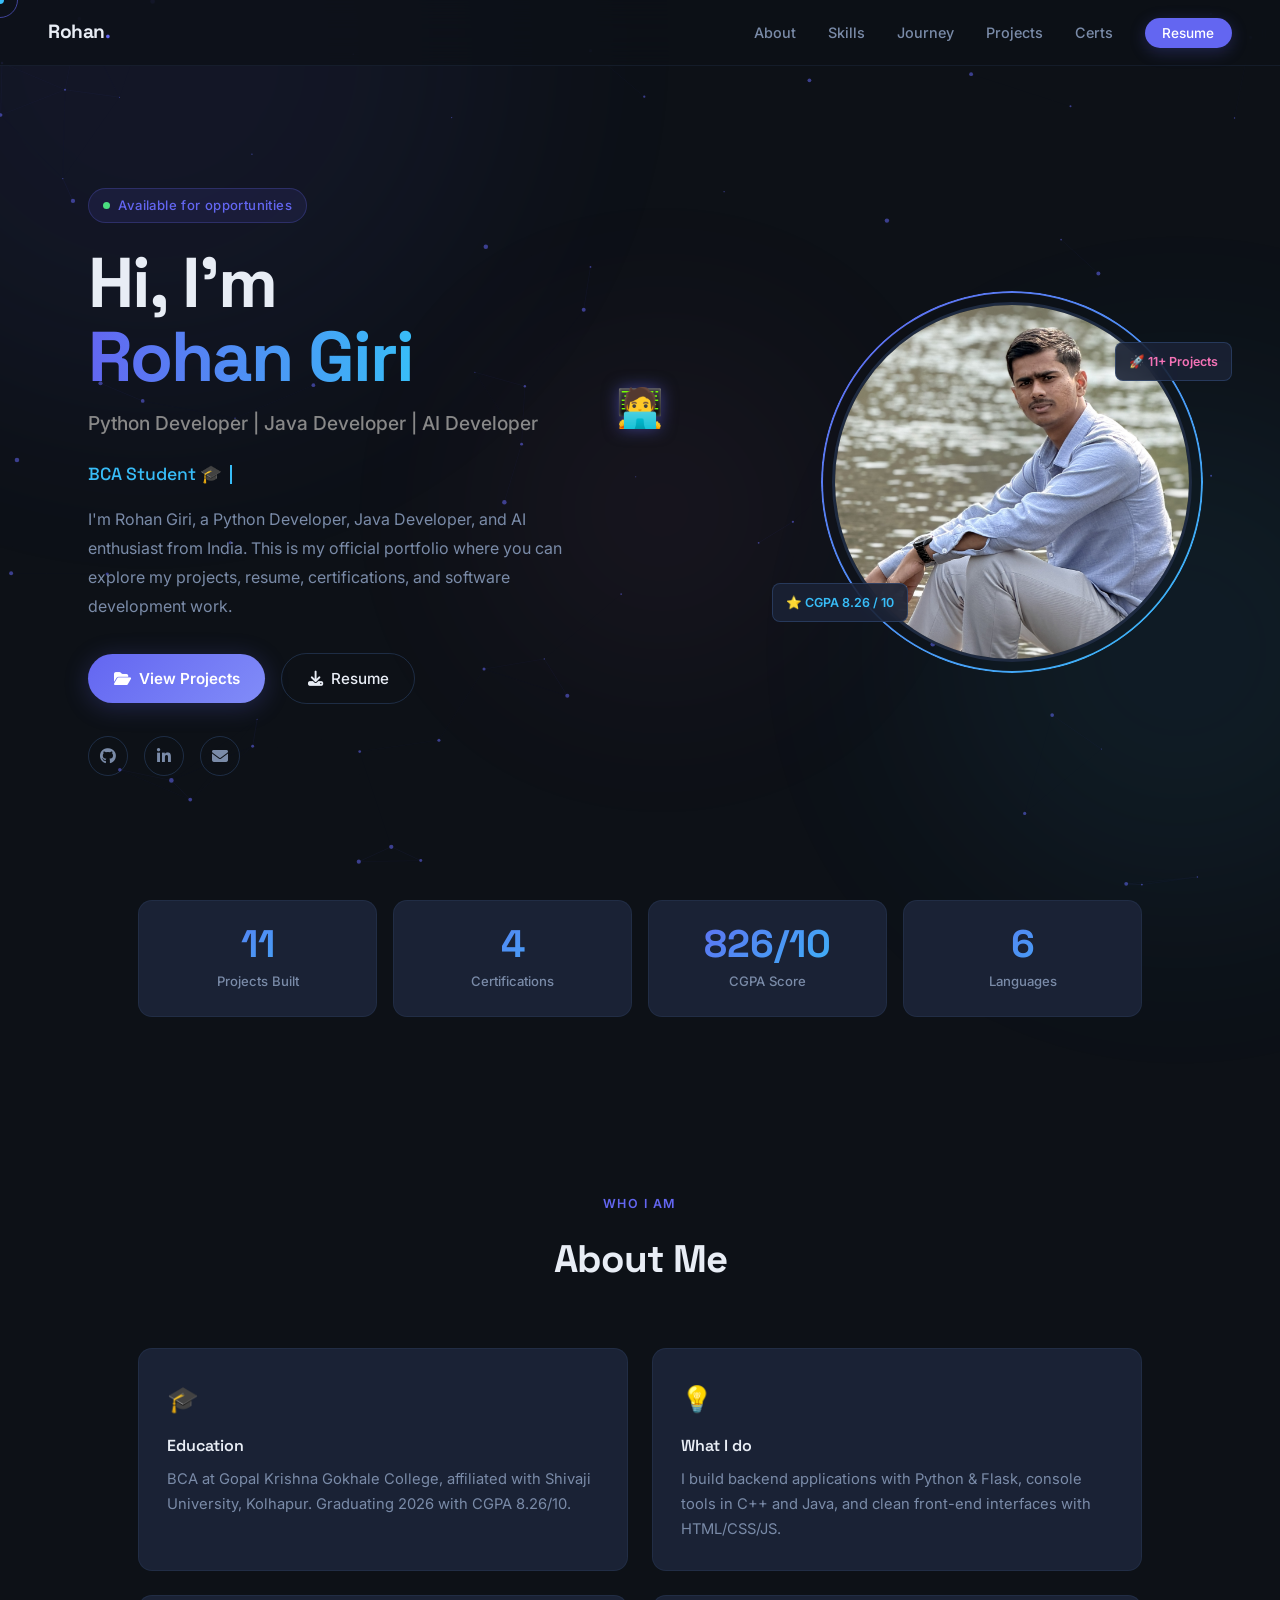
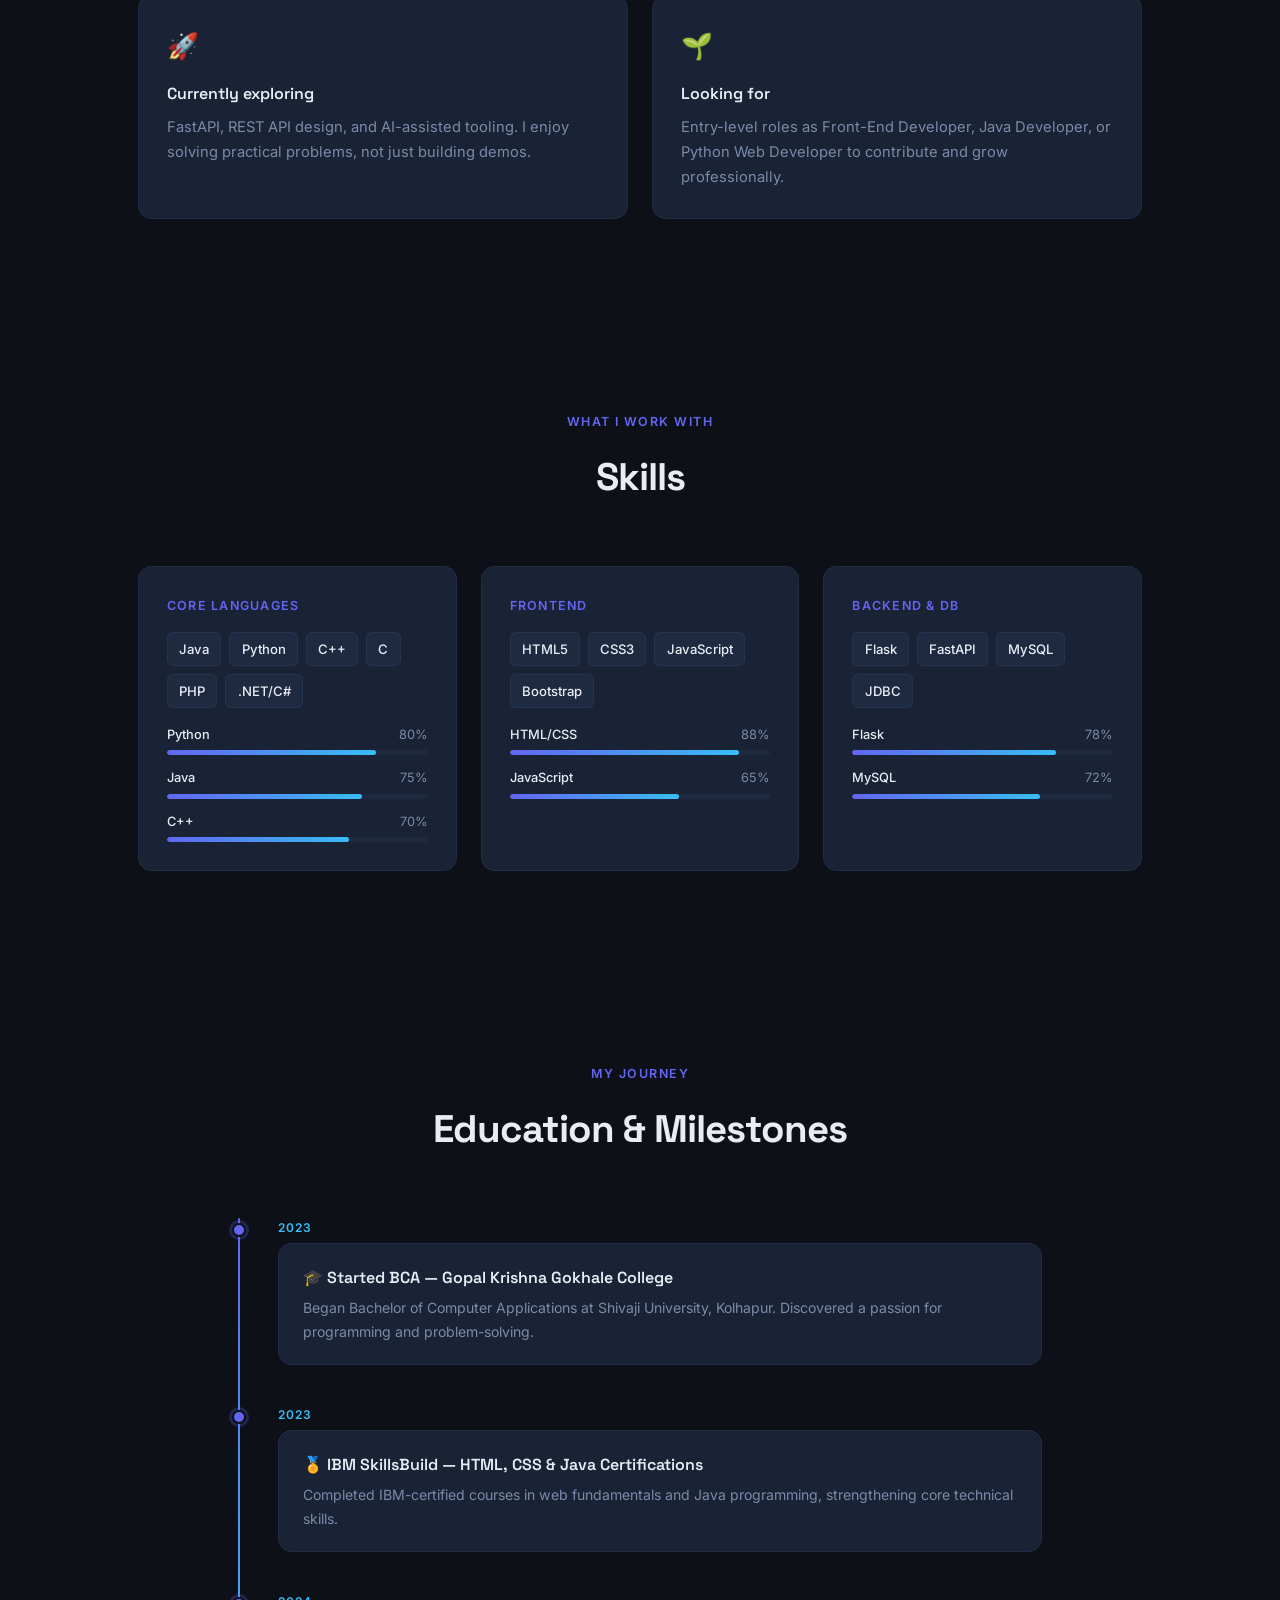
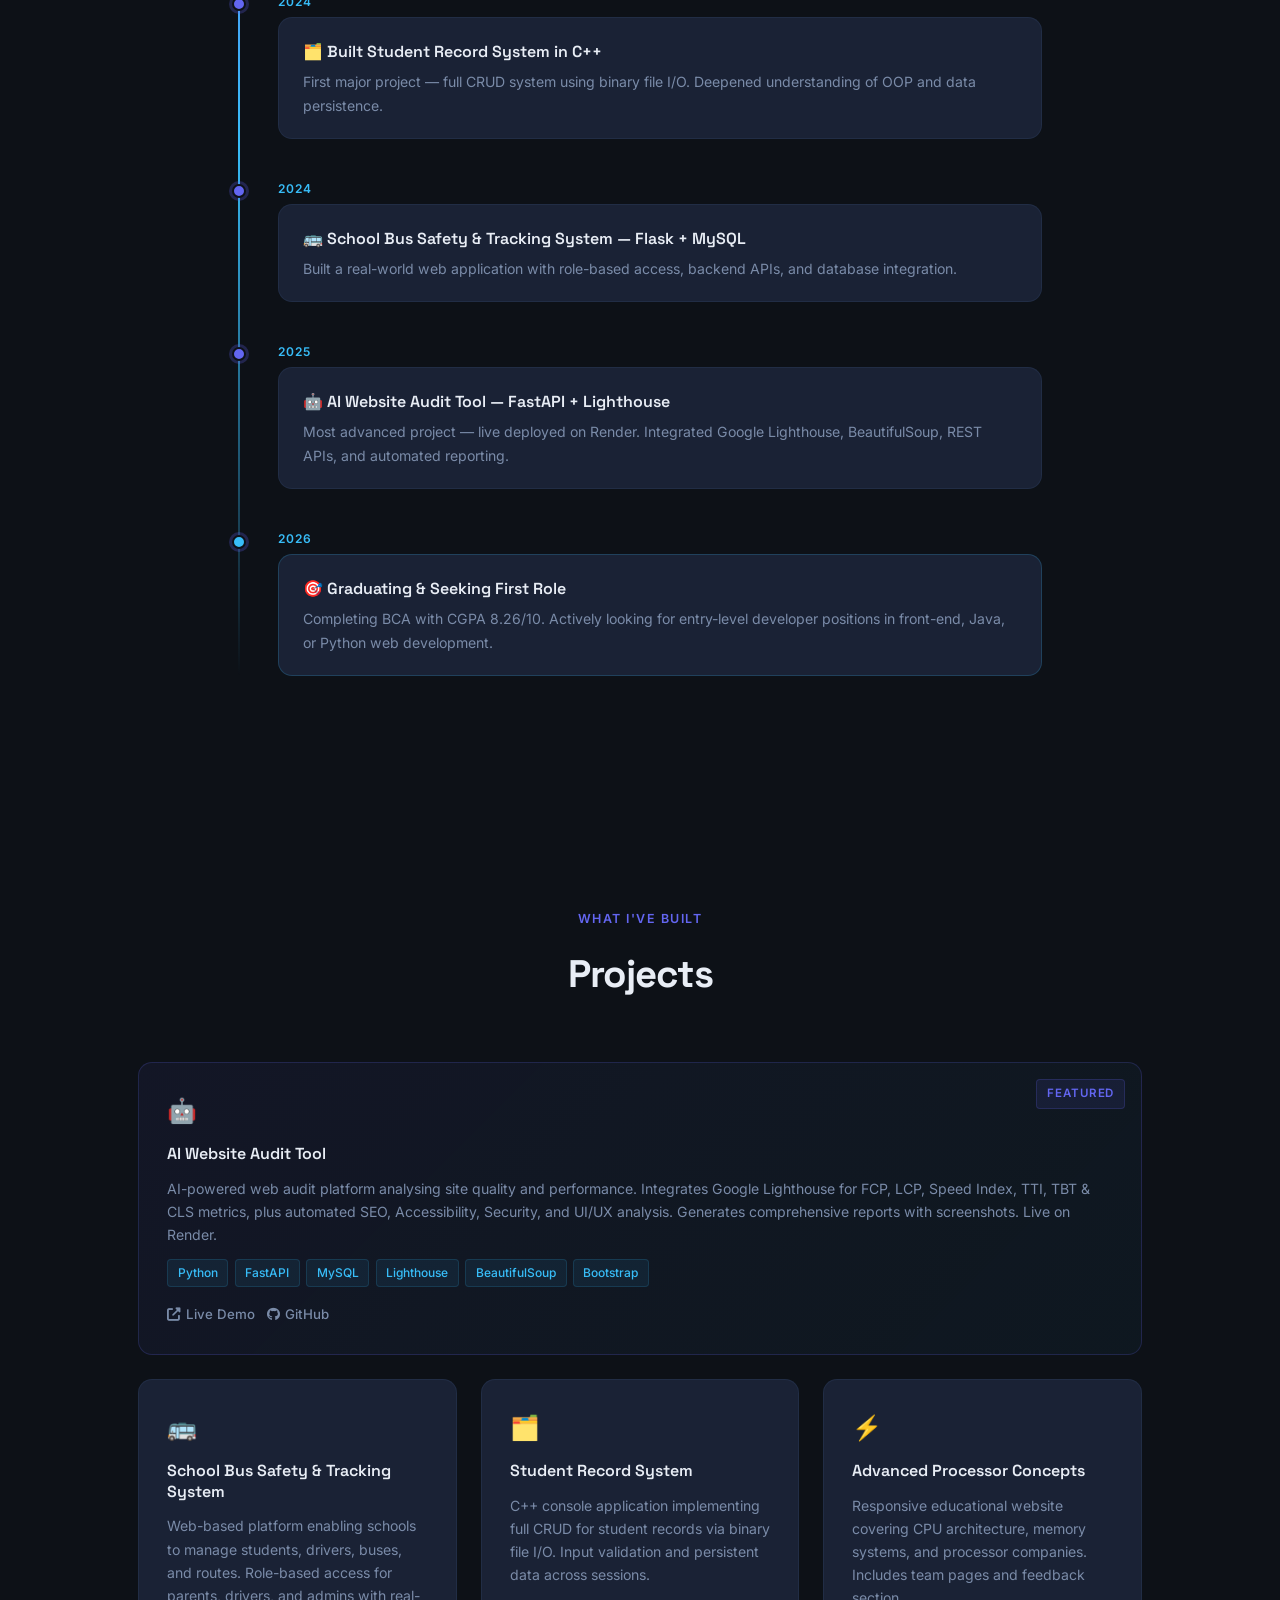
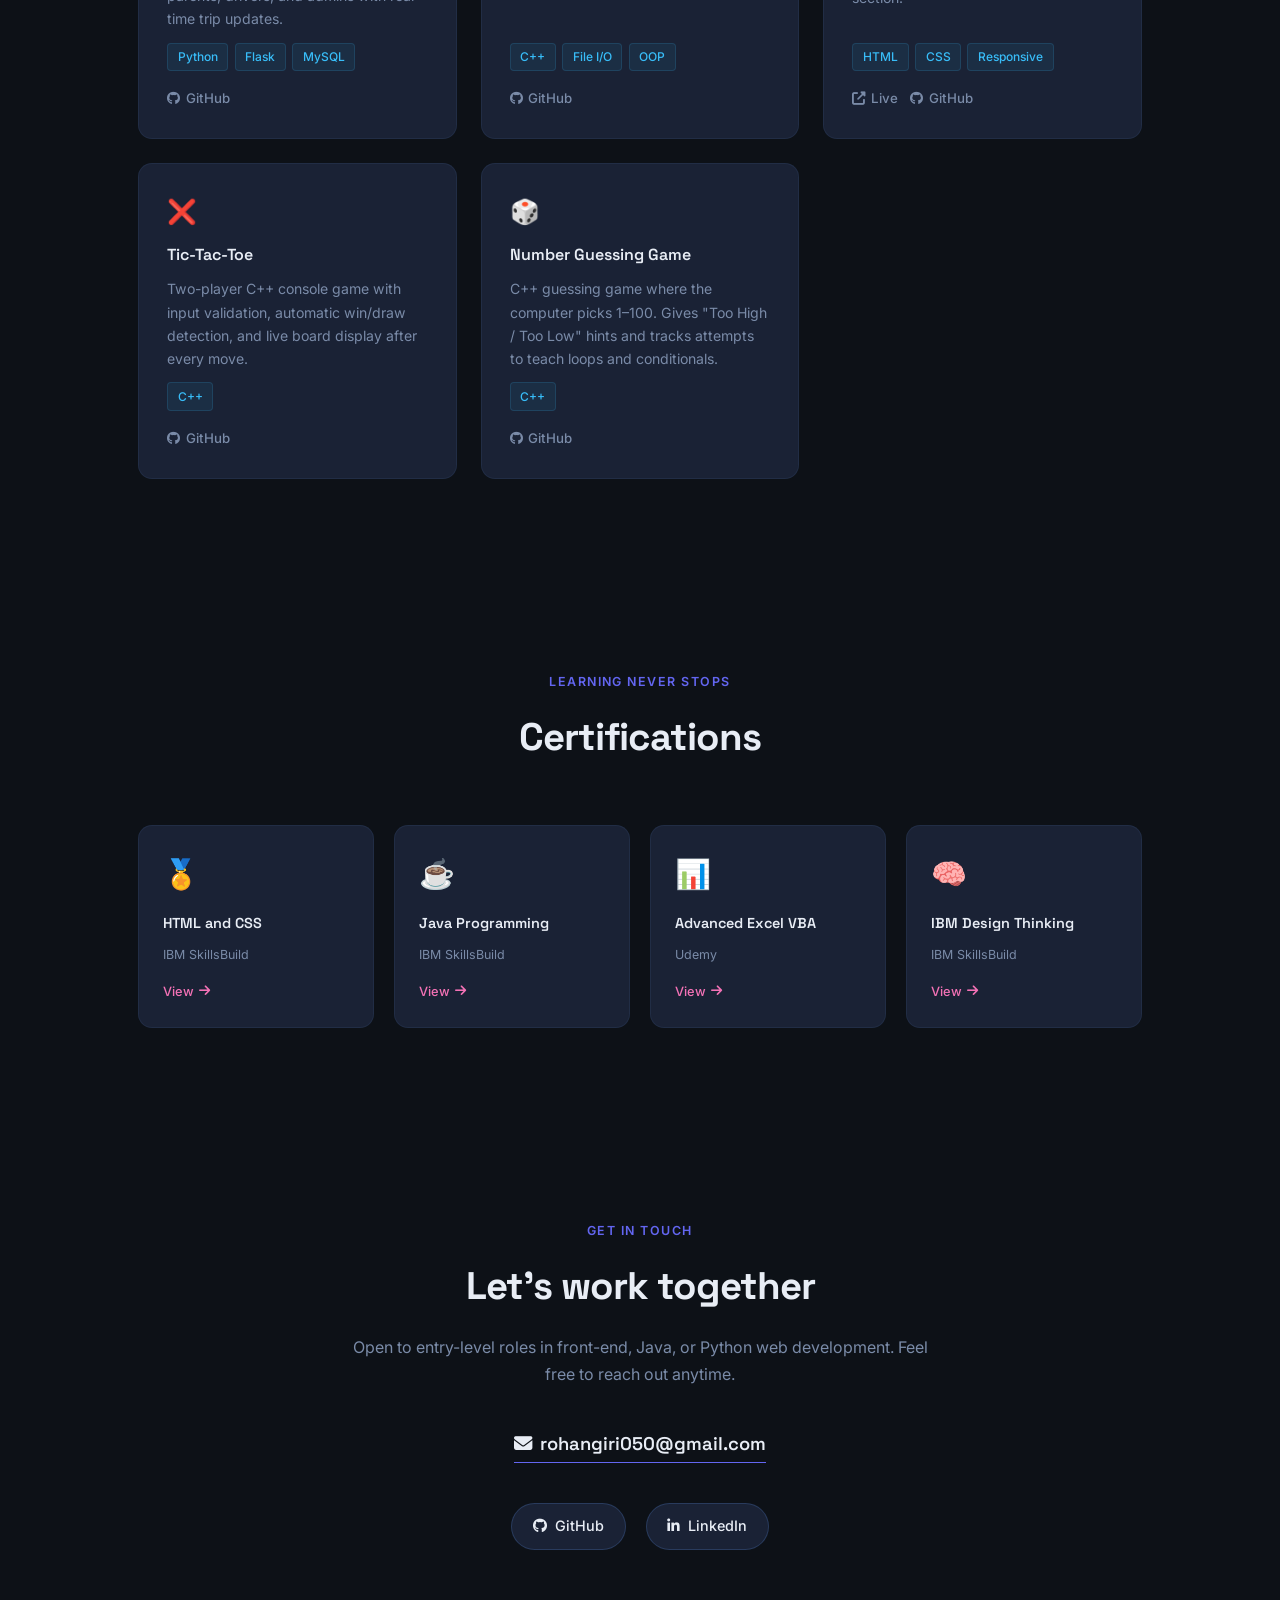
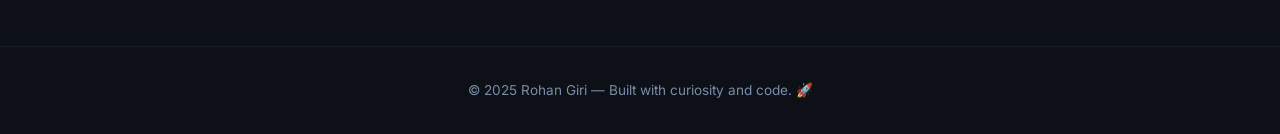
==== commit cc738bf1: "updated" ====
--- a/index.html
+++ b/index.html
@@ -91,7 +91,7 @@
       <div class="hero-content">
         <div class="hero-badge">Available for opportunities</div>
         <h1>Hi, I'm<br><span class="line2">Rohan Giri</span></h1>
-        <h2> class="hero-subtitle">
+        <h2 class="hero-subtitle">
             Python Developer | Java Developer | AI Developer
         </h2>
         <div class="typing-line">
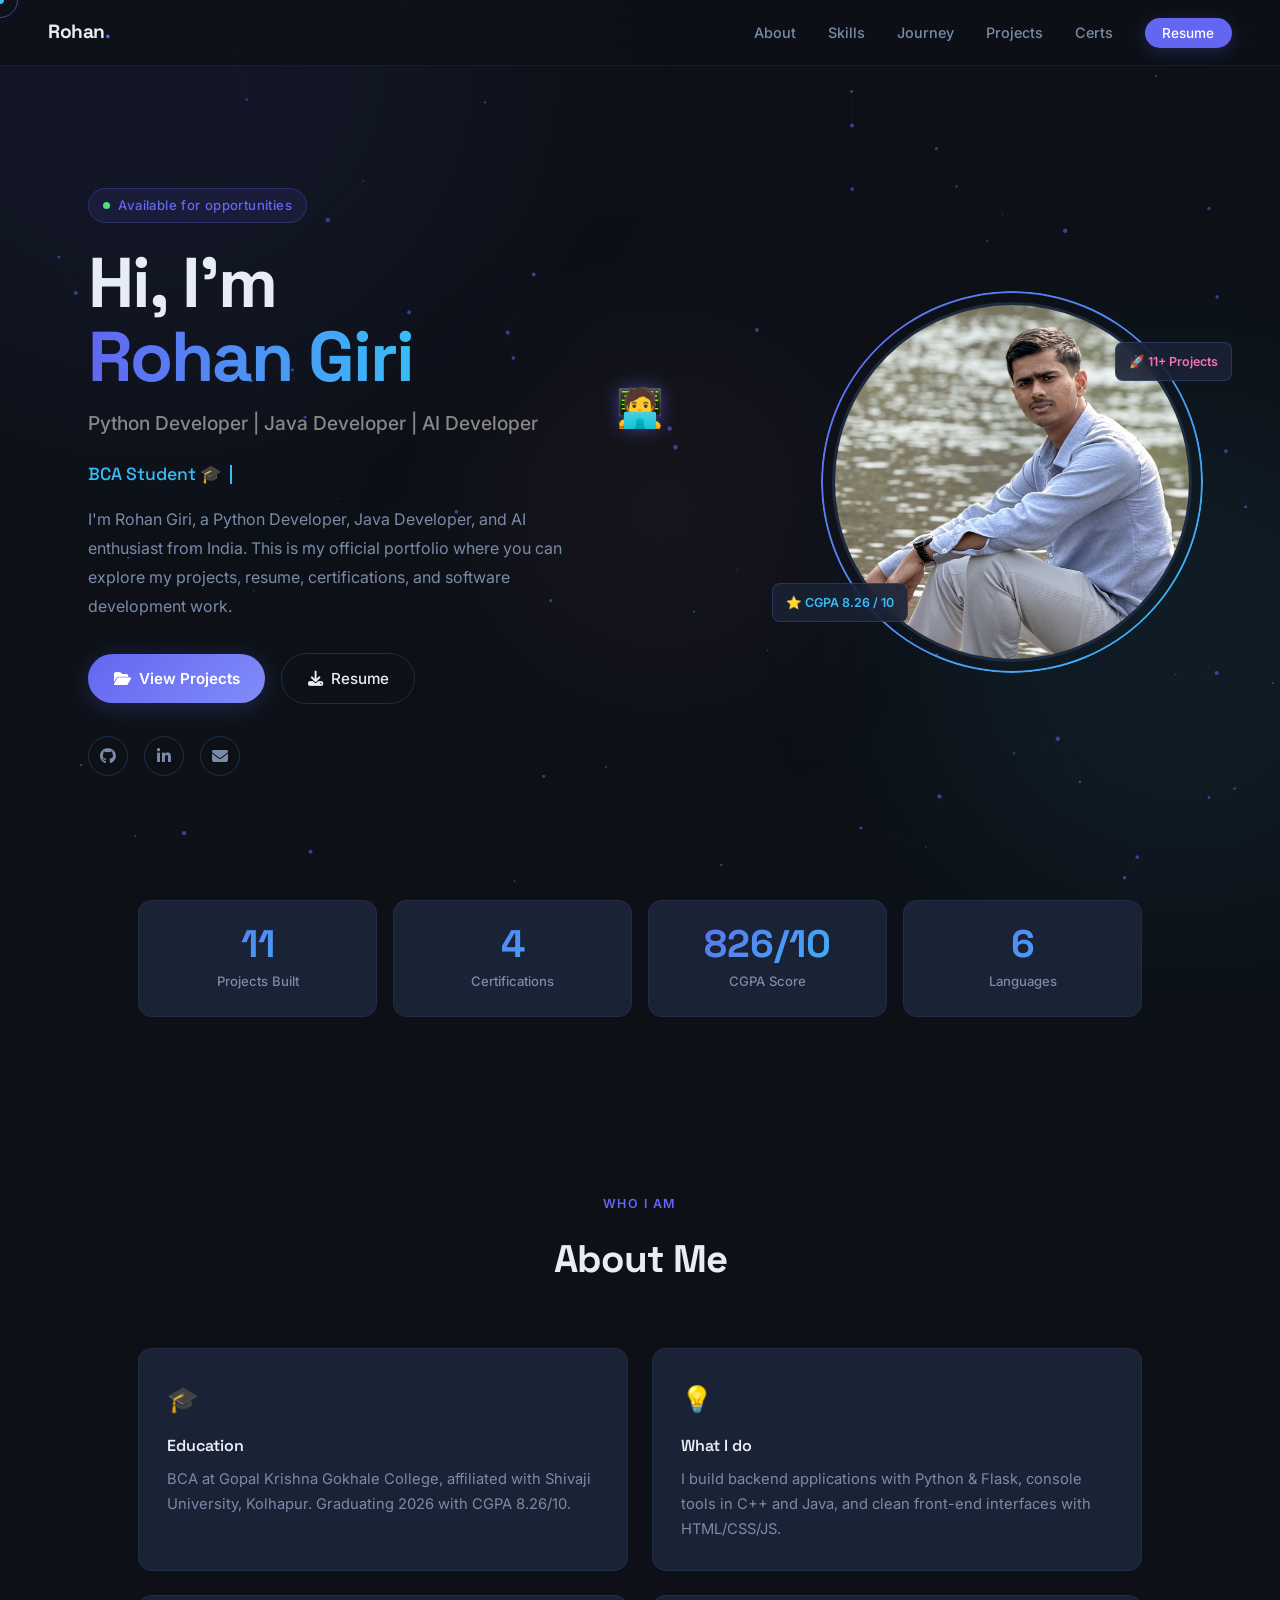
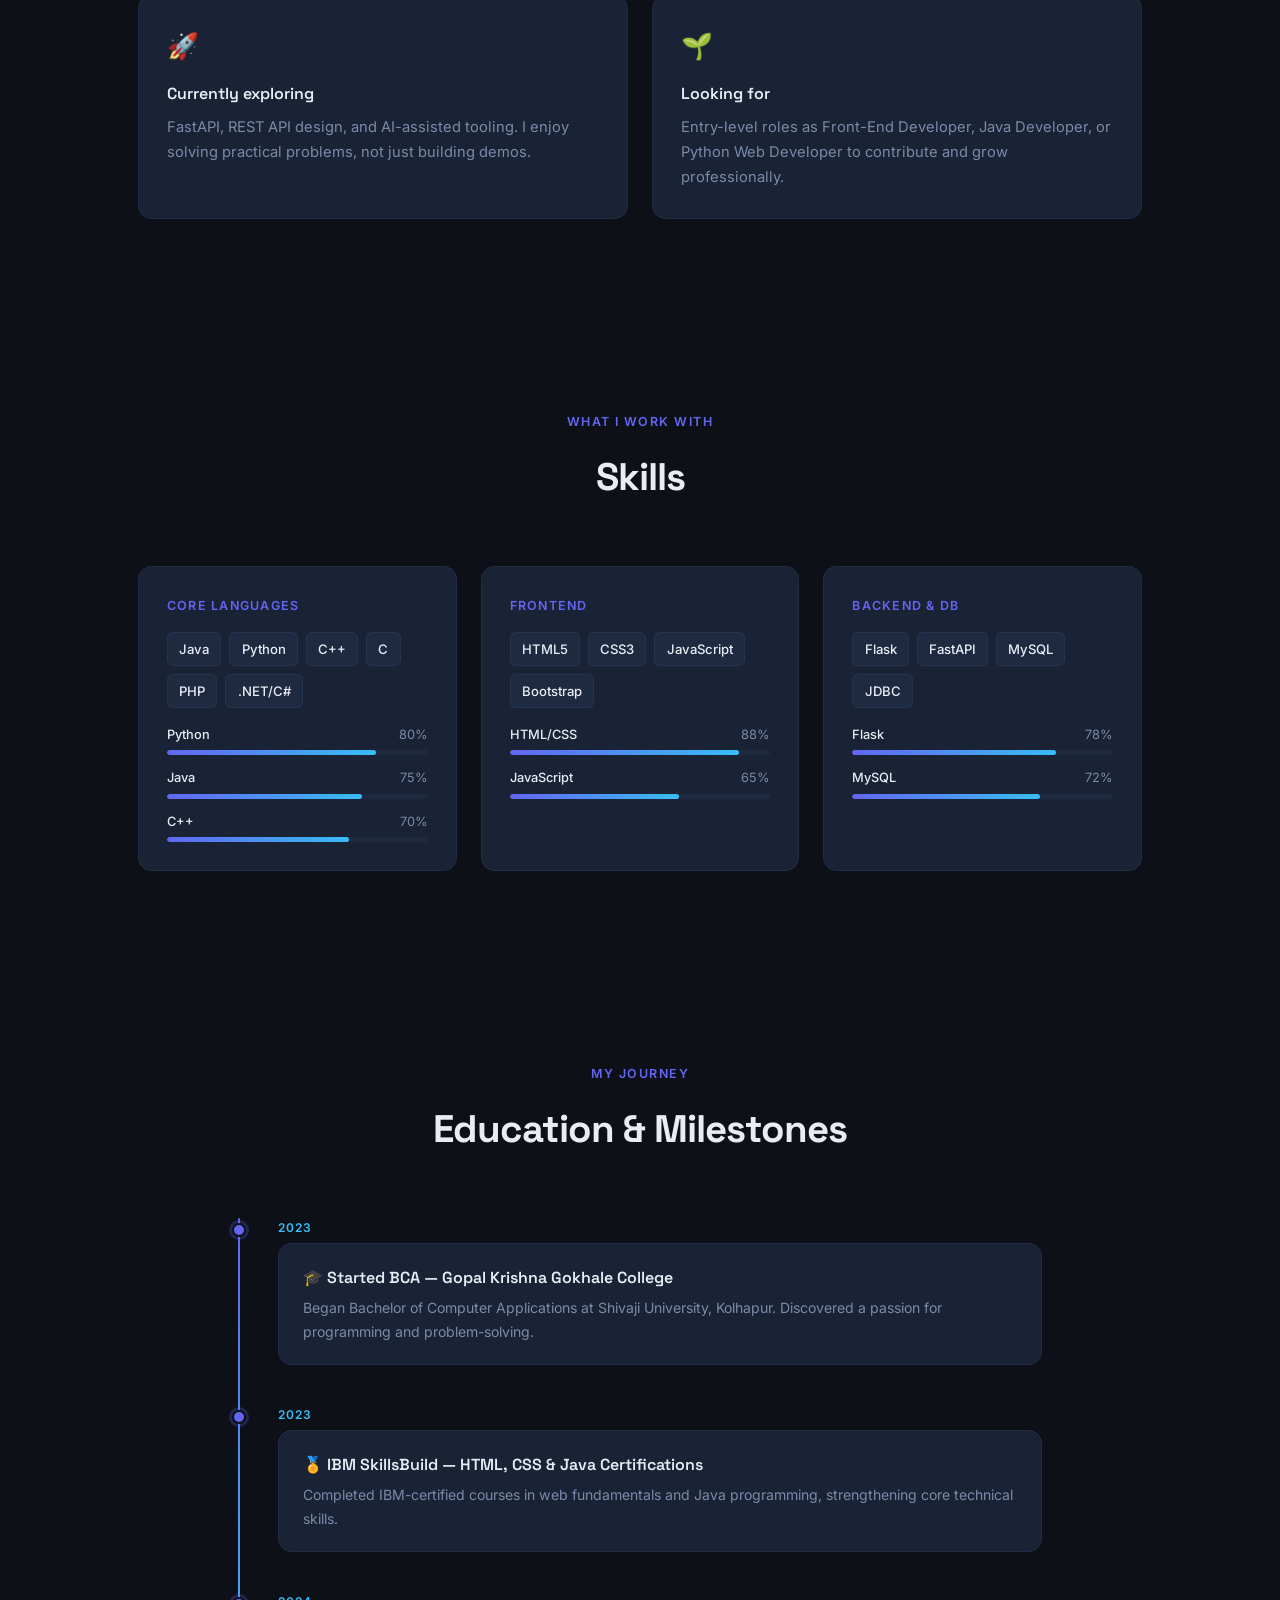
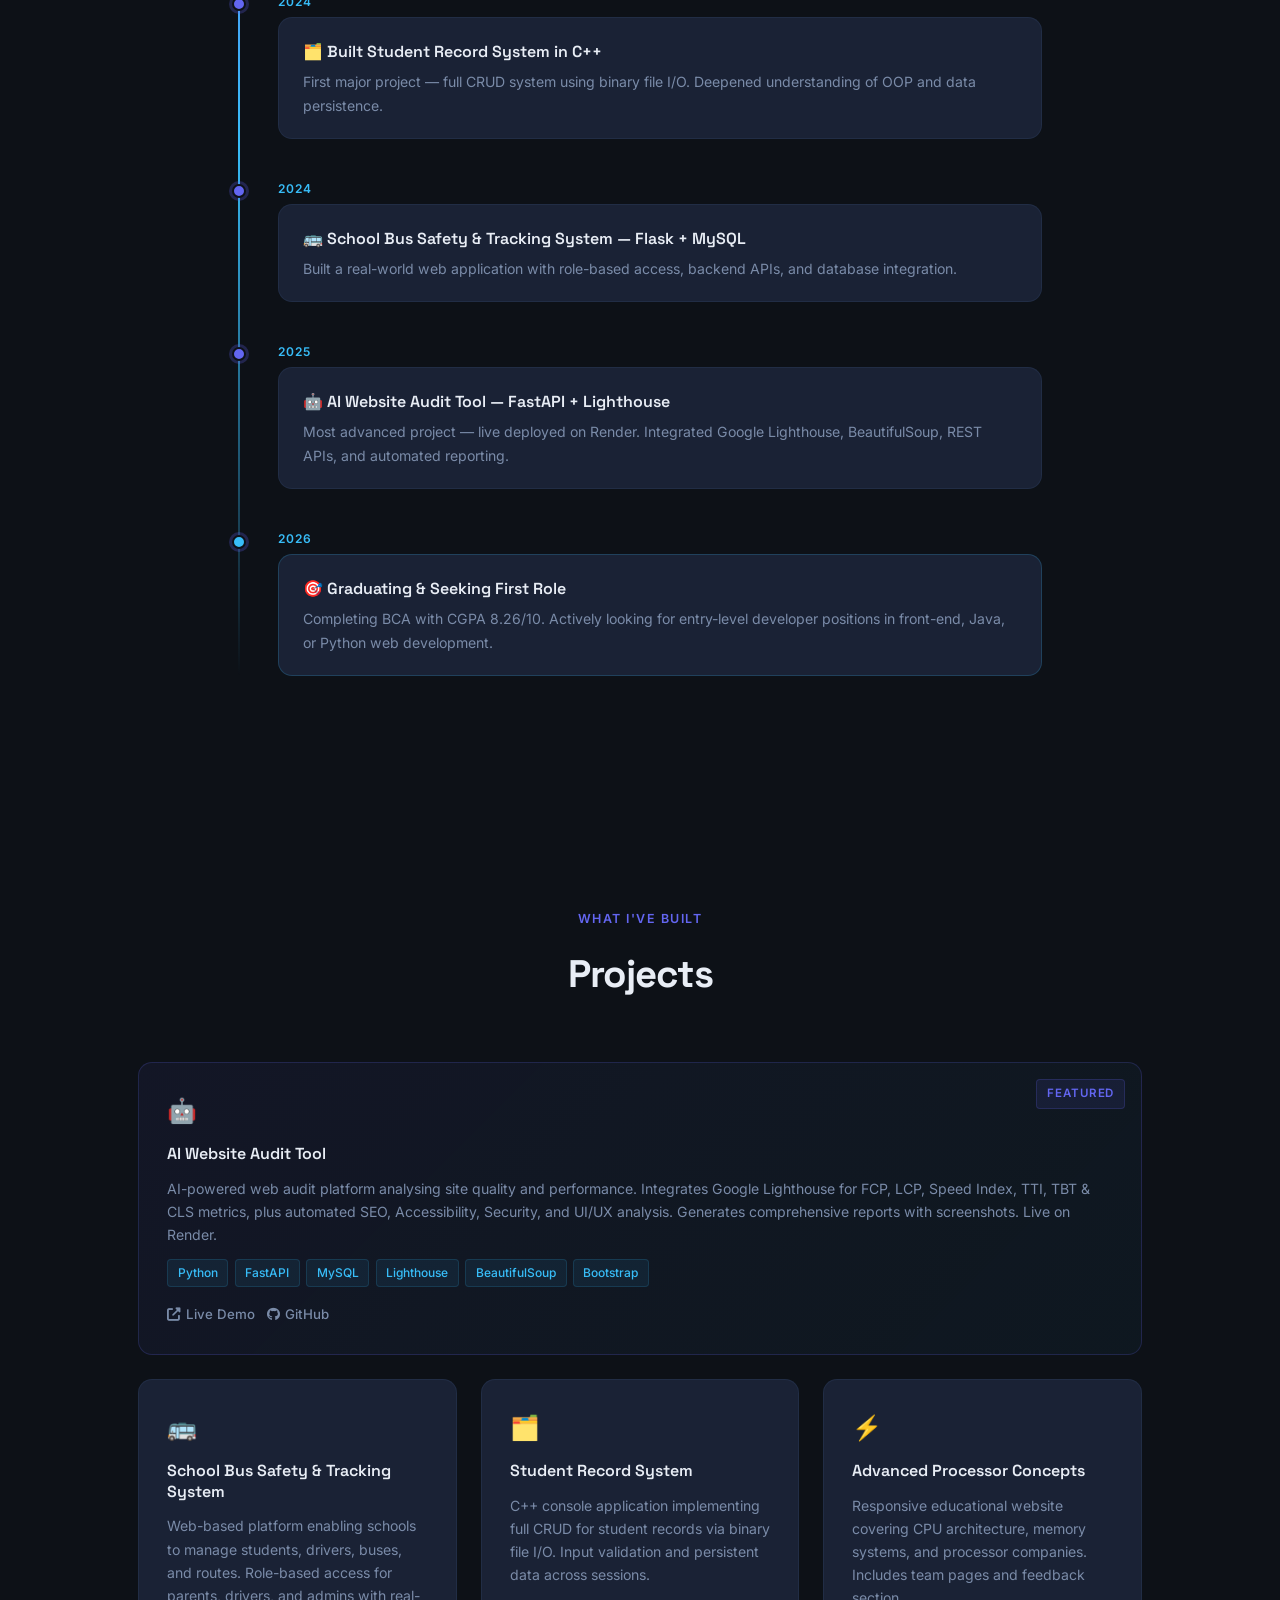
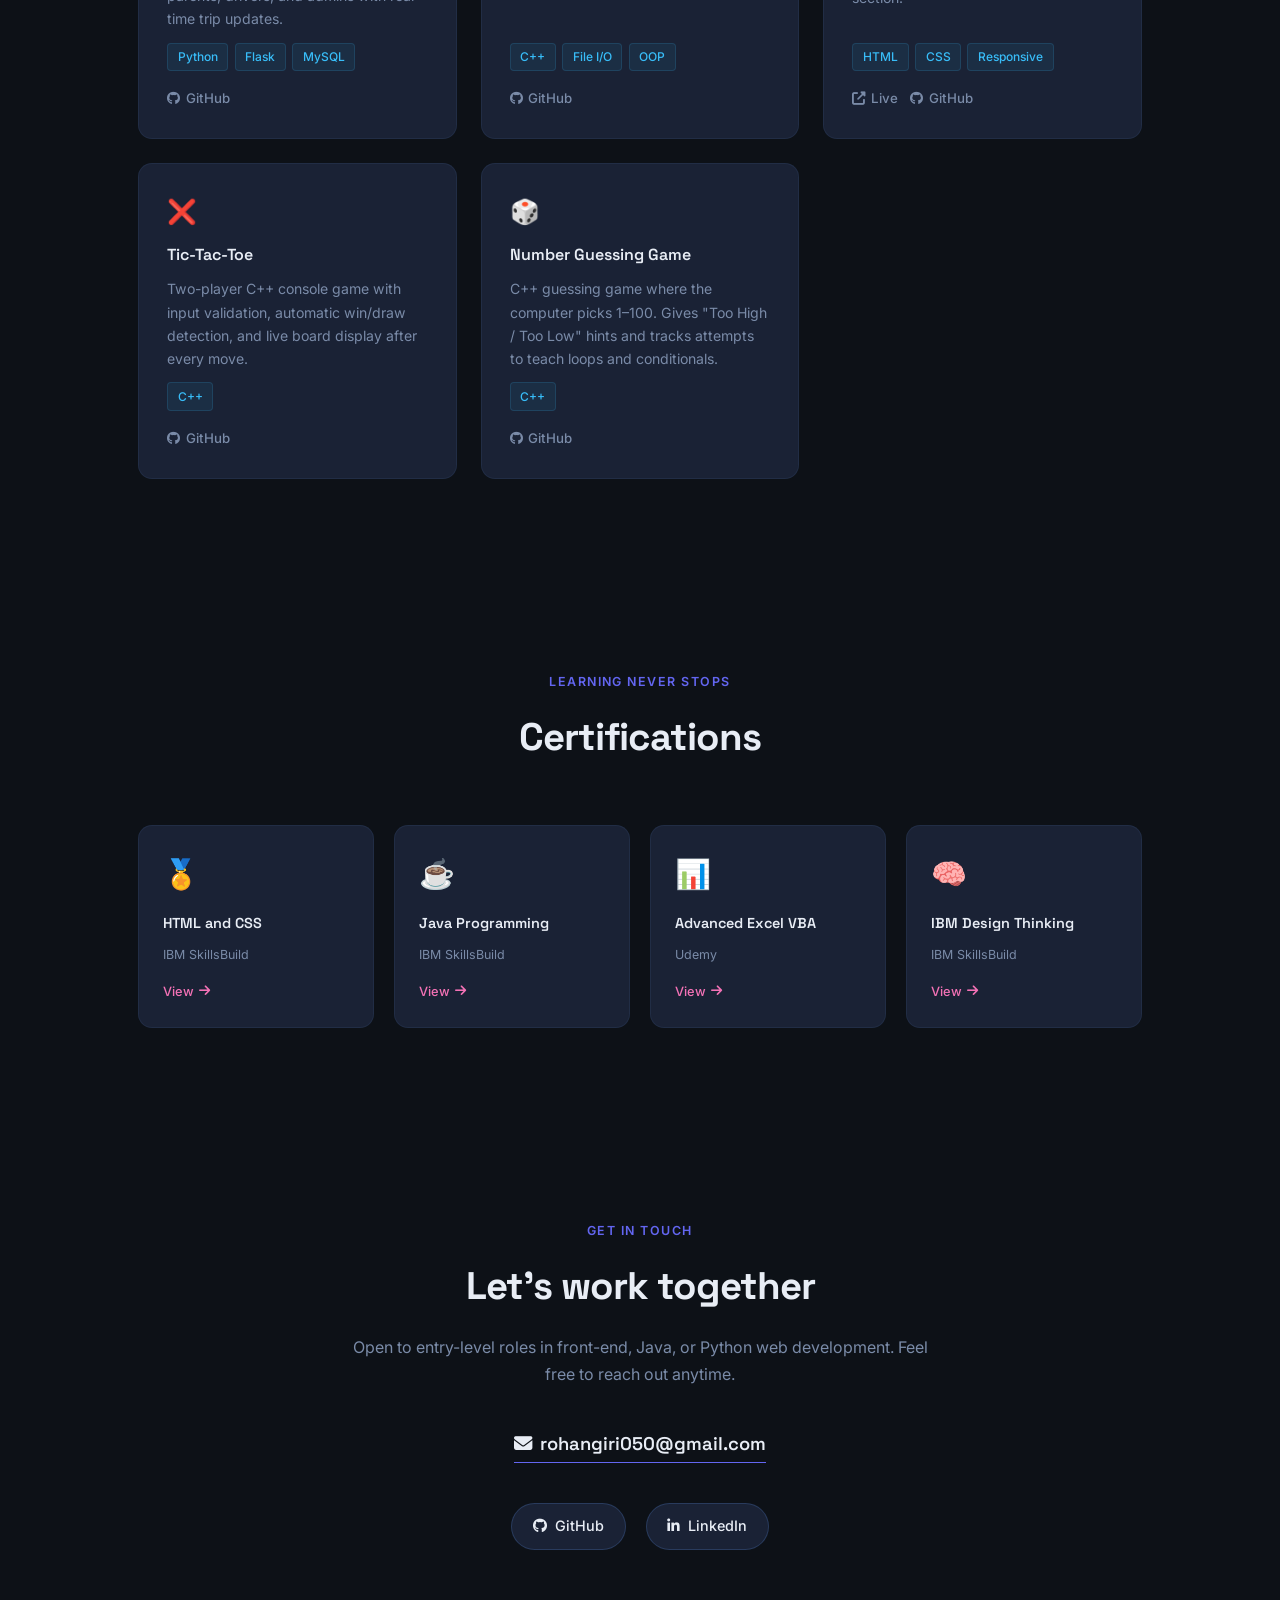
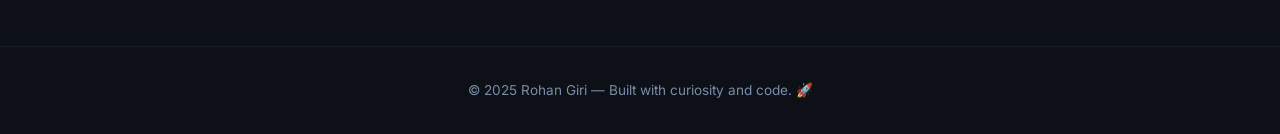
==== commit 52cbb0cb: "updated" ====
--- a/index.html
+++ b/index.html
@@ -22,12 +22,30 @@
   "sameAs": [
     "https://github.com/rohanprogrammer11",
     "https://www.linkedin.com/in/rohan-giri-kop/"
-  ]
+  ],
+"address": {
+  "@type": "PostalAddress",
+  "addressCountry": "India"
+},
+"alumniOf": {
+  "@type":"CollegeOrUniversity",
+  "name":"Gopal Krishna Gokhale College"
+},
+"alumniOf": {
+  "@type":"CollegeOrUniversity",
+  "name":"Gopal Krishna Gokhale College"
+},
+"knowsAbout":[
+"Python",
+"Java"
+],
+
 }
 </script>
   <meta charset="UTF-8">
   <meta name="viewport" content="width=device-width, initial-scale=1.0">
-  <meta name="description" content="Official portfolio of Rohan Giri. Python Developer, Java Developer, AI Projects, Web Development, Resume, Certifications and Contact.">
+  <meta name="description"
+    content="Official portfolio of Rohan Giri, Python Developer and Java Developer from India. Explore AI projects, FastAPI applications, web development projects, certifications, GitHub and resume.">
 
   <meta name="keywords" content="Rohan Giri, Python Developer, Java Developer, Portfolio, FastAPI, AI, Web Developer, Software Engineer">
 
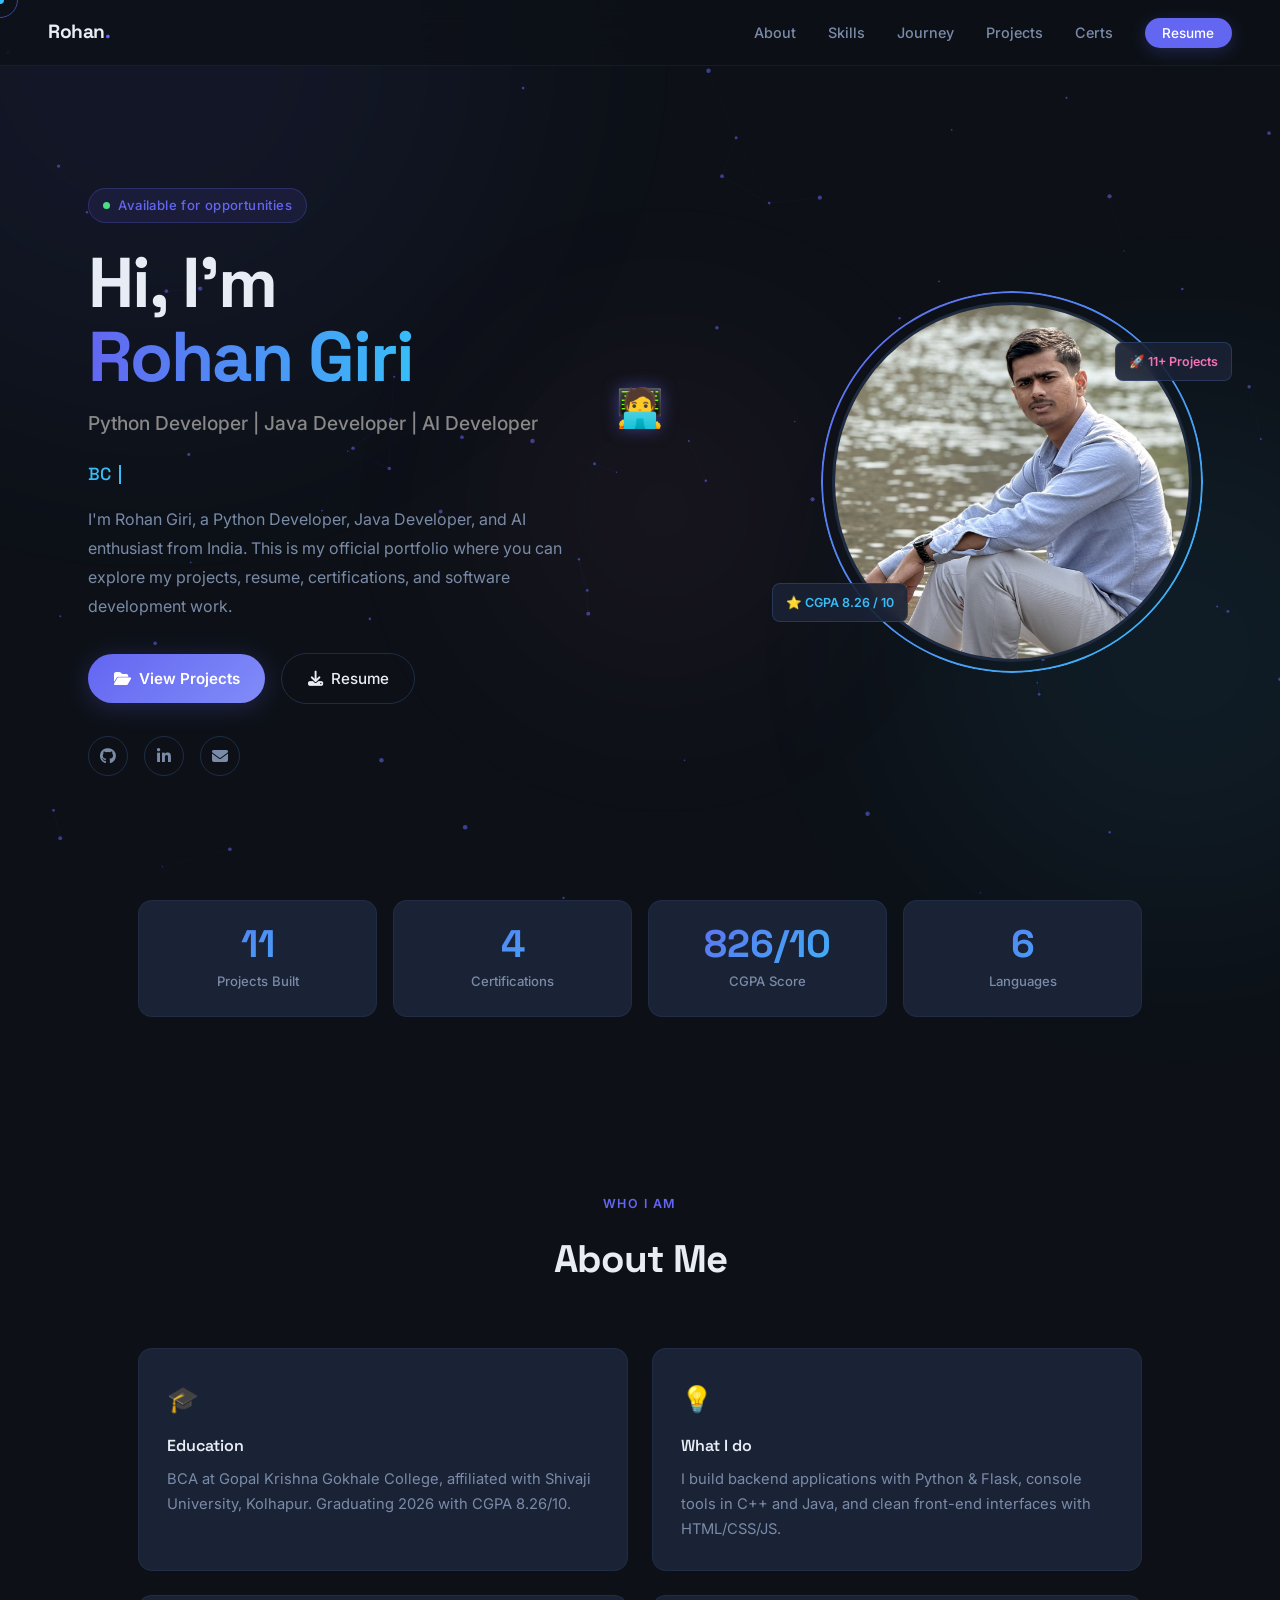
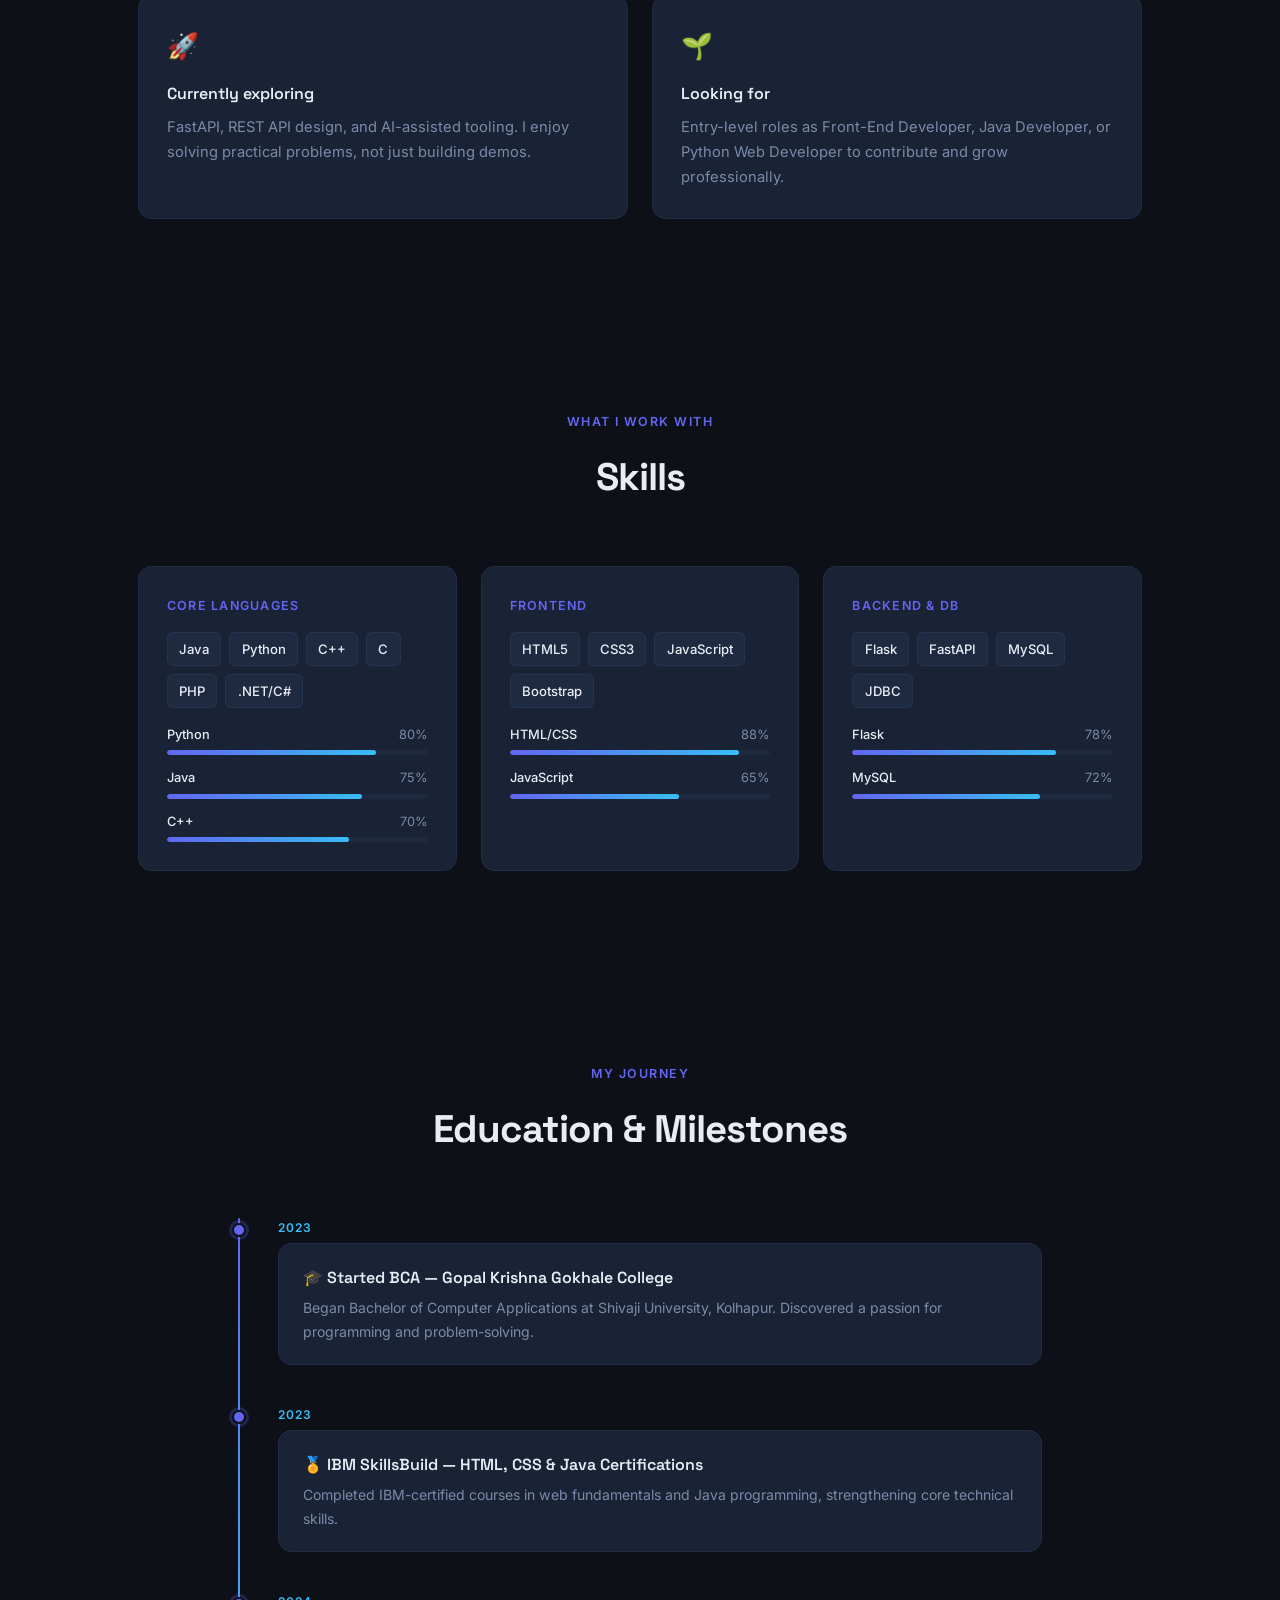
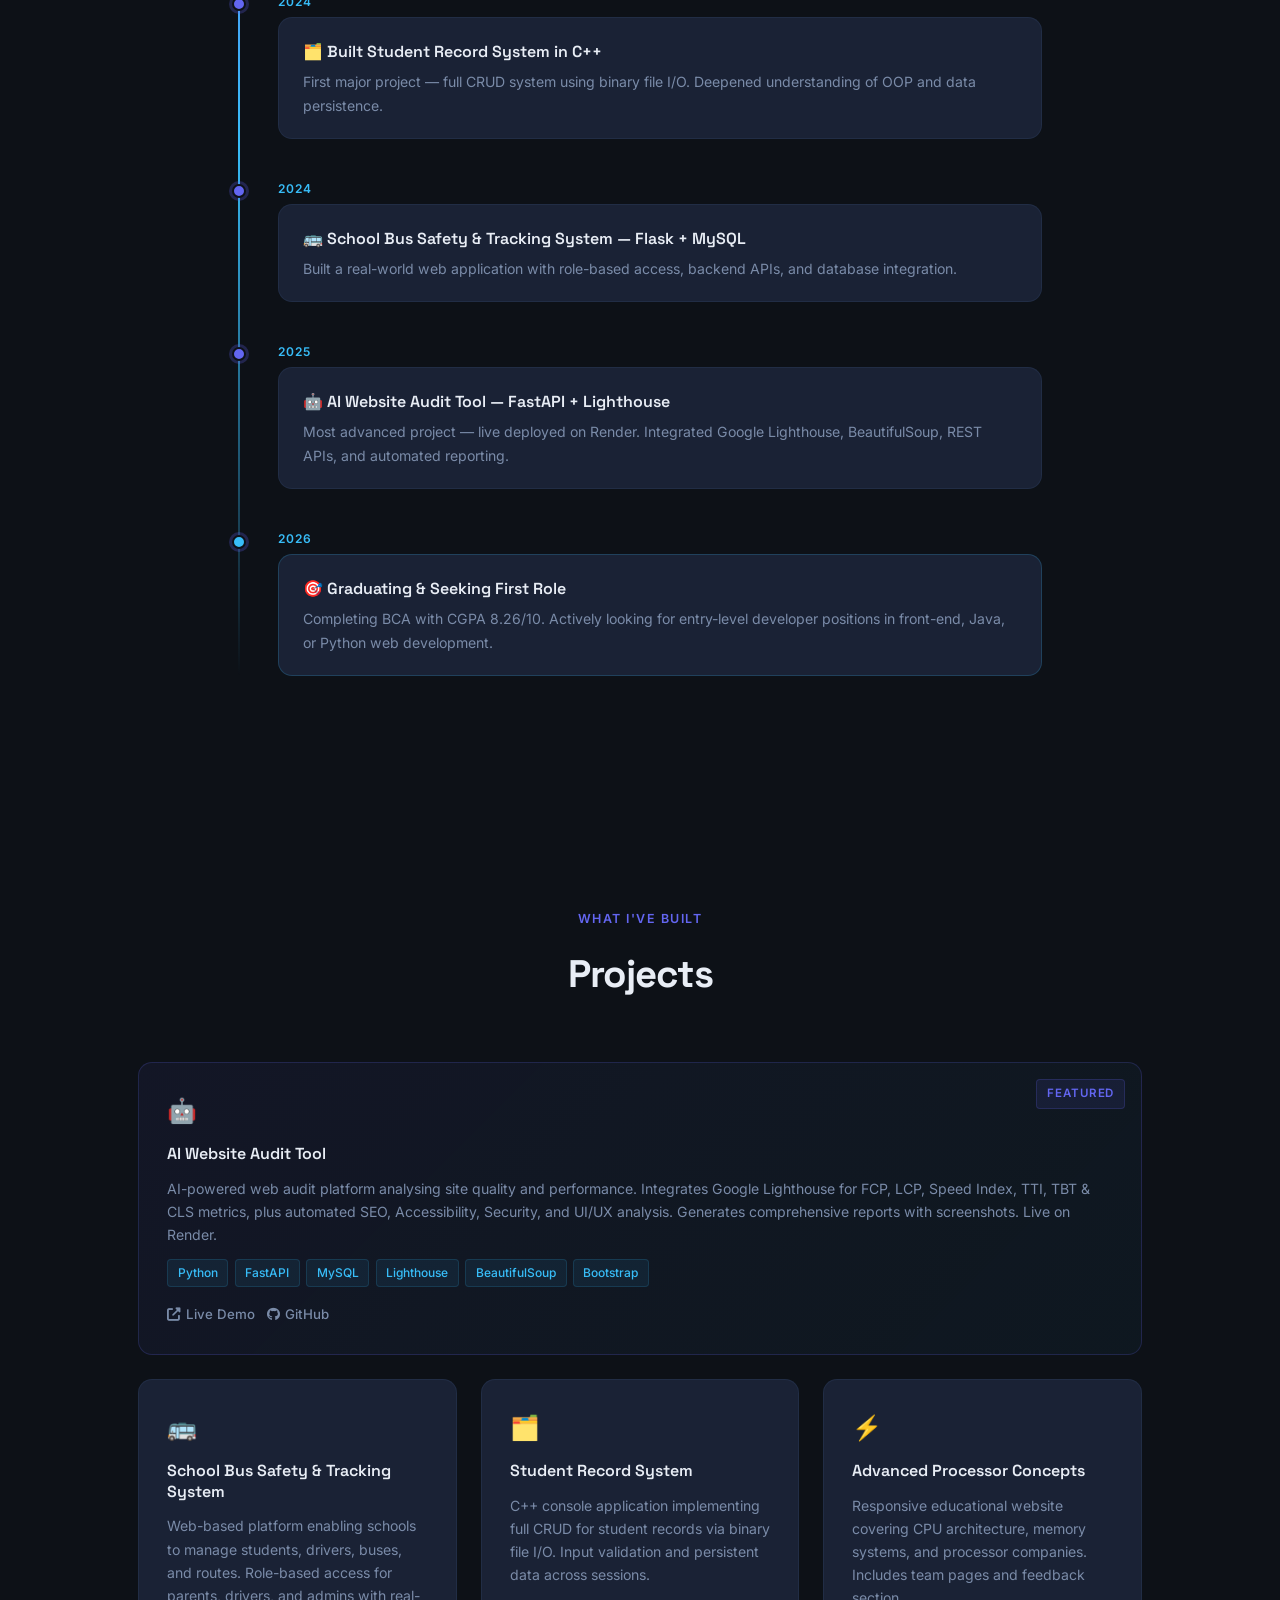
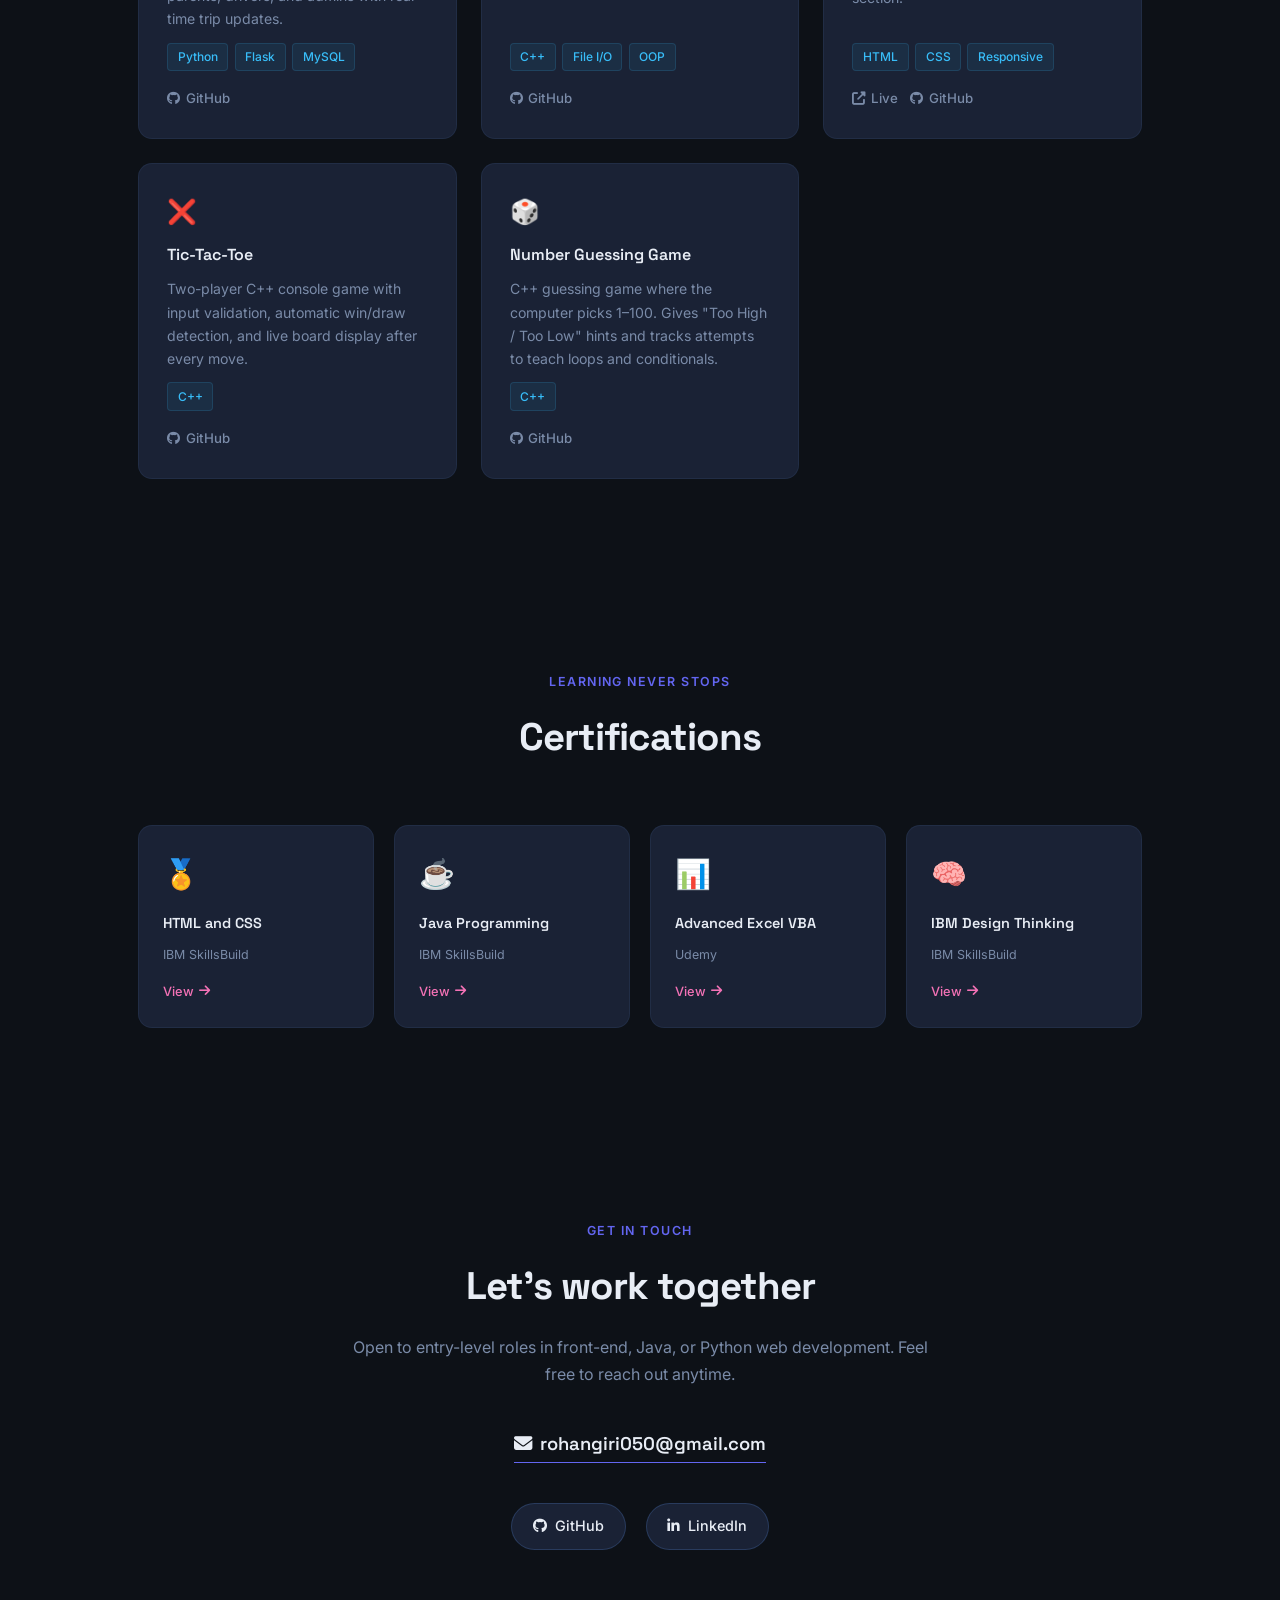
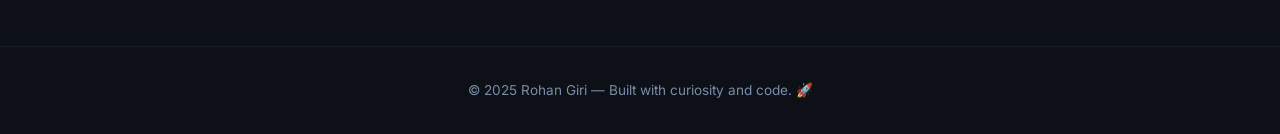
==== commit c930640a: "updated" ====
--- a/index.html
+++ b/index.html
@@ -16,11 +16,16 @@
     "Java",
     "FastAPI",
     "Flask",
-    "Web Development",
-    "Artificial Intelligence"
-  ],
+    "MySQL",
+    "REST API",
+    "HTML",
+    "CSS",
+    "JavaScript",
+    "Bootstrap",
+    "Artificial Intelligence",
+    "Web Development"  ],
   "sameAs": [
-    "https://github.com/rohanprogrammer11",
+    "https://github.com/rohan-giri-kop",
     "https://www.linkedin.com/in/rohan-giri-kop/"
   ],
 "address": {
@@ -30,16 +35,7 @@
 "alumniOf": {
   "@type":"CollegeOrUniversity",
   "name":"Gopal Krishna Gokhale College"
-},
-"alumniOf": {
-  "@type":"CollegeOrUniversity",
-  "name":"Gopal Krishna Gokhale College"
-},
-"knowsAbout":[
-"Python",
-"Java"
-],
-
+}
 }
 </script>
   <meta charset="UTF-8">
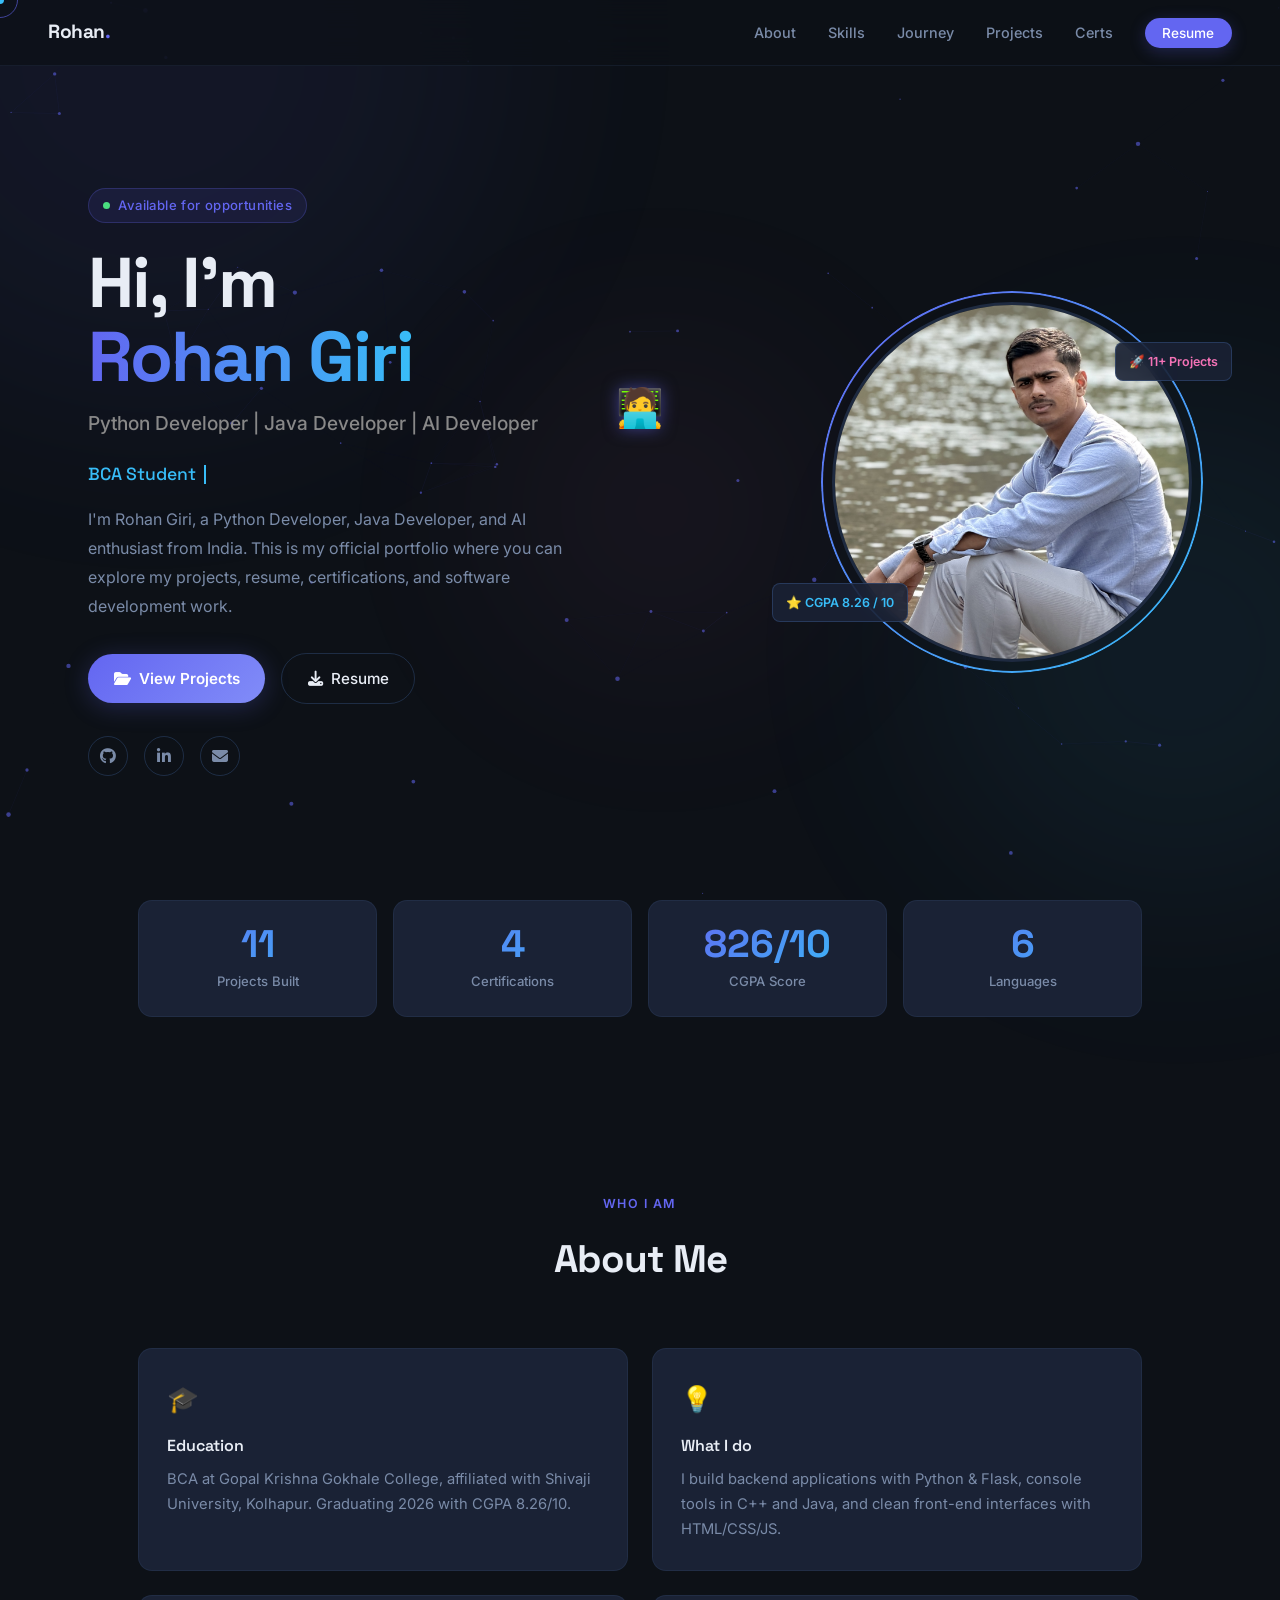
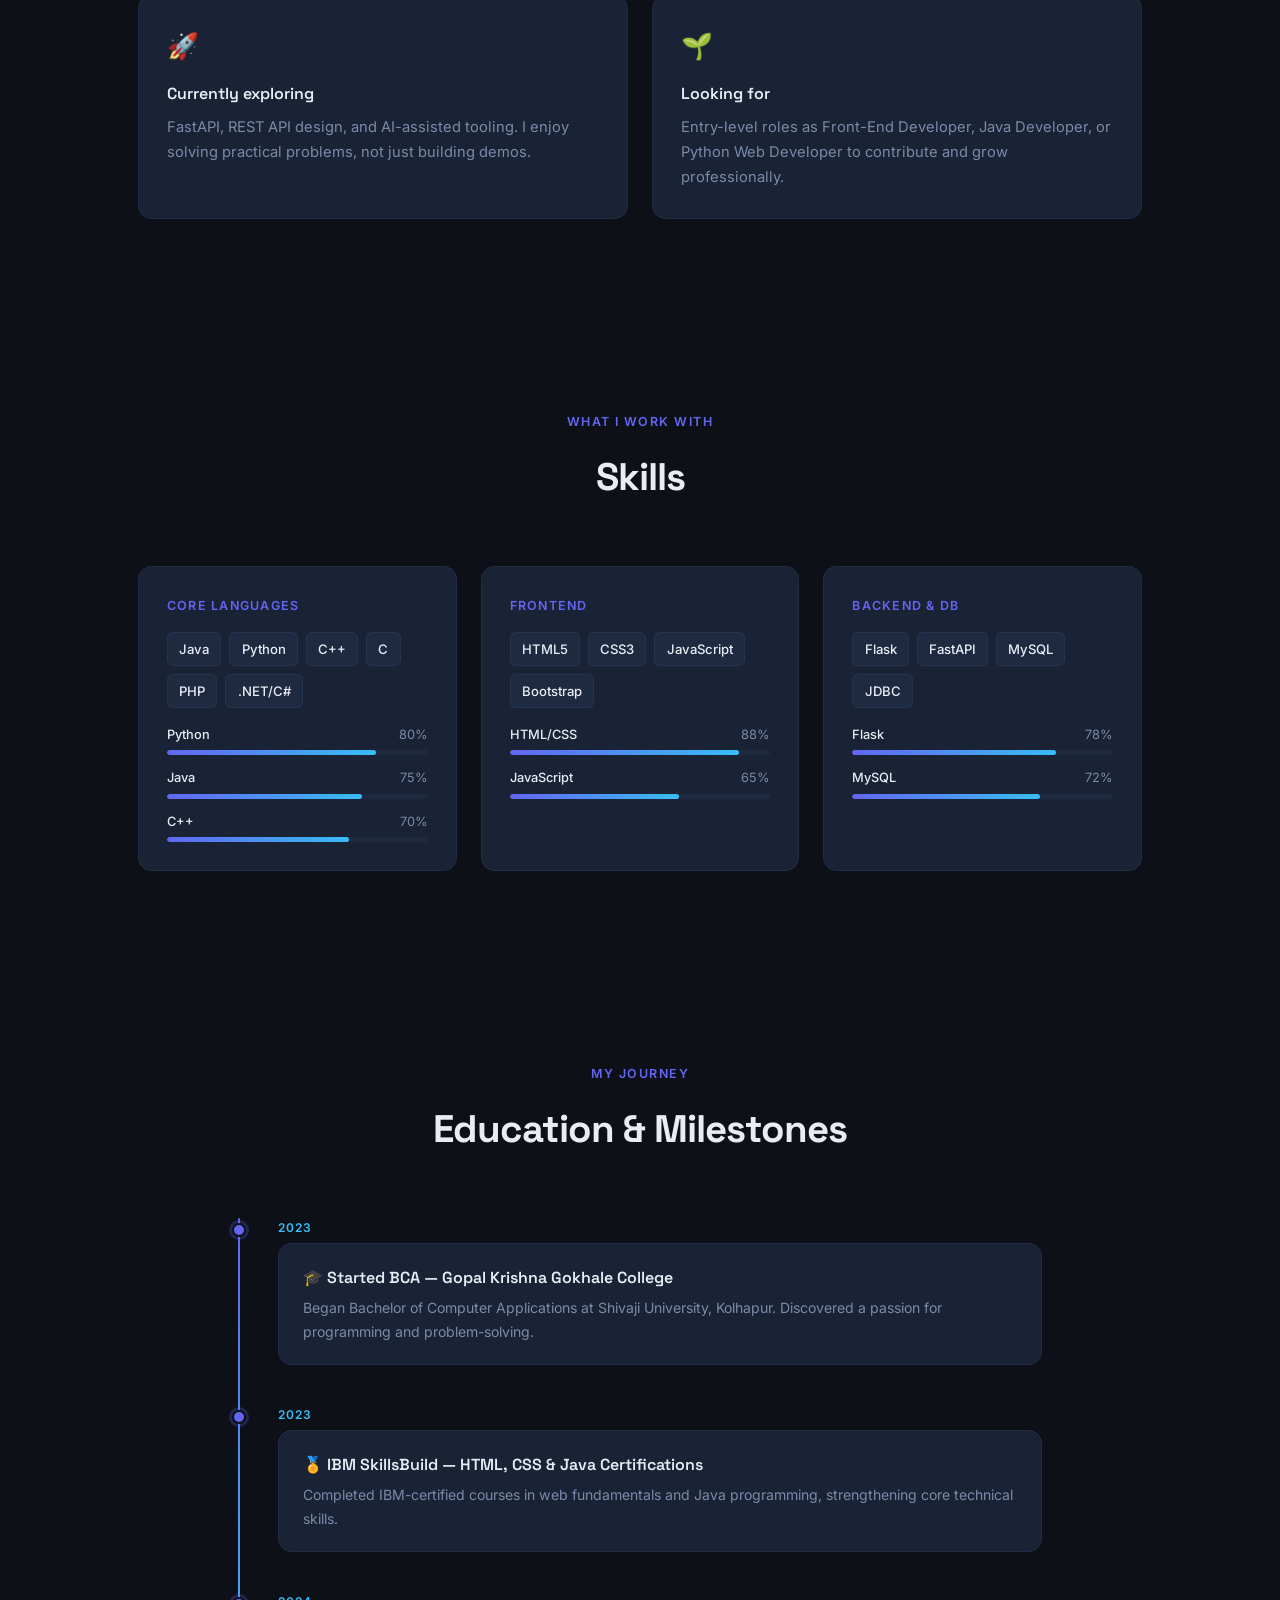
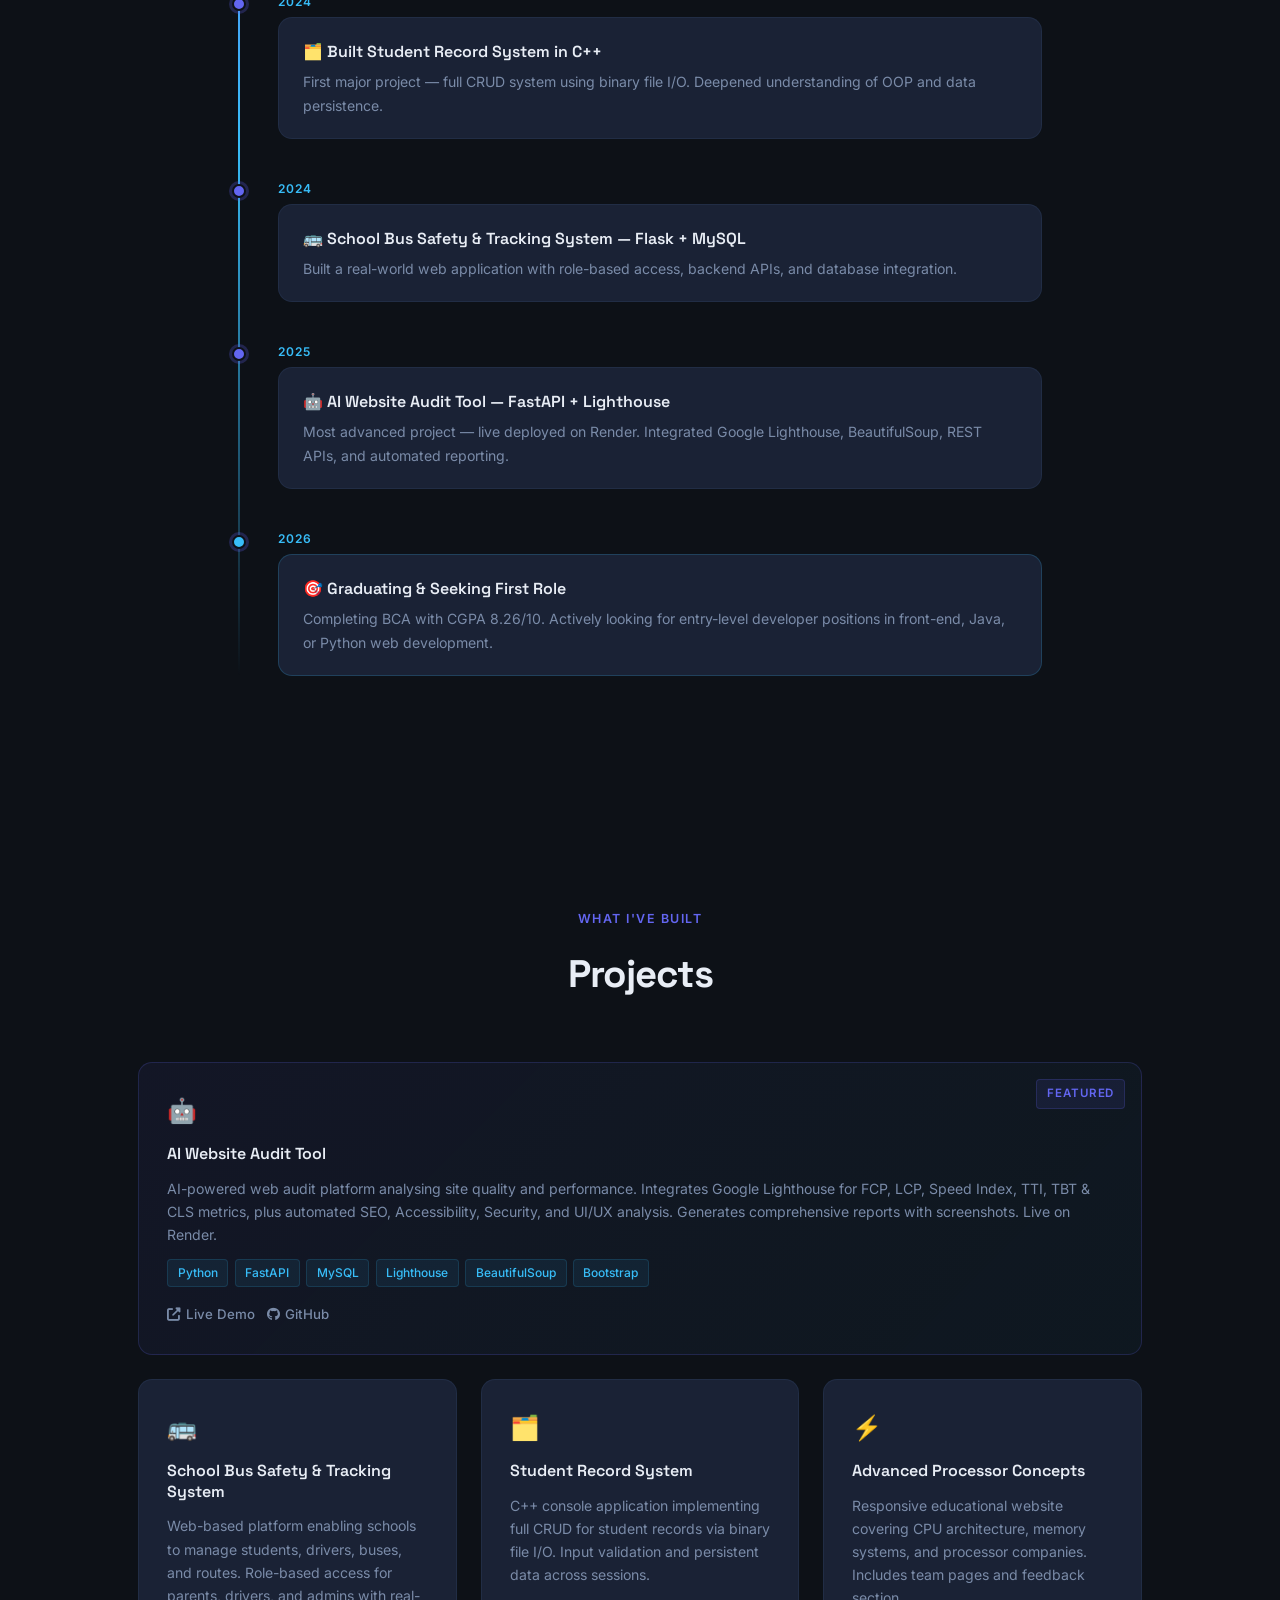
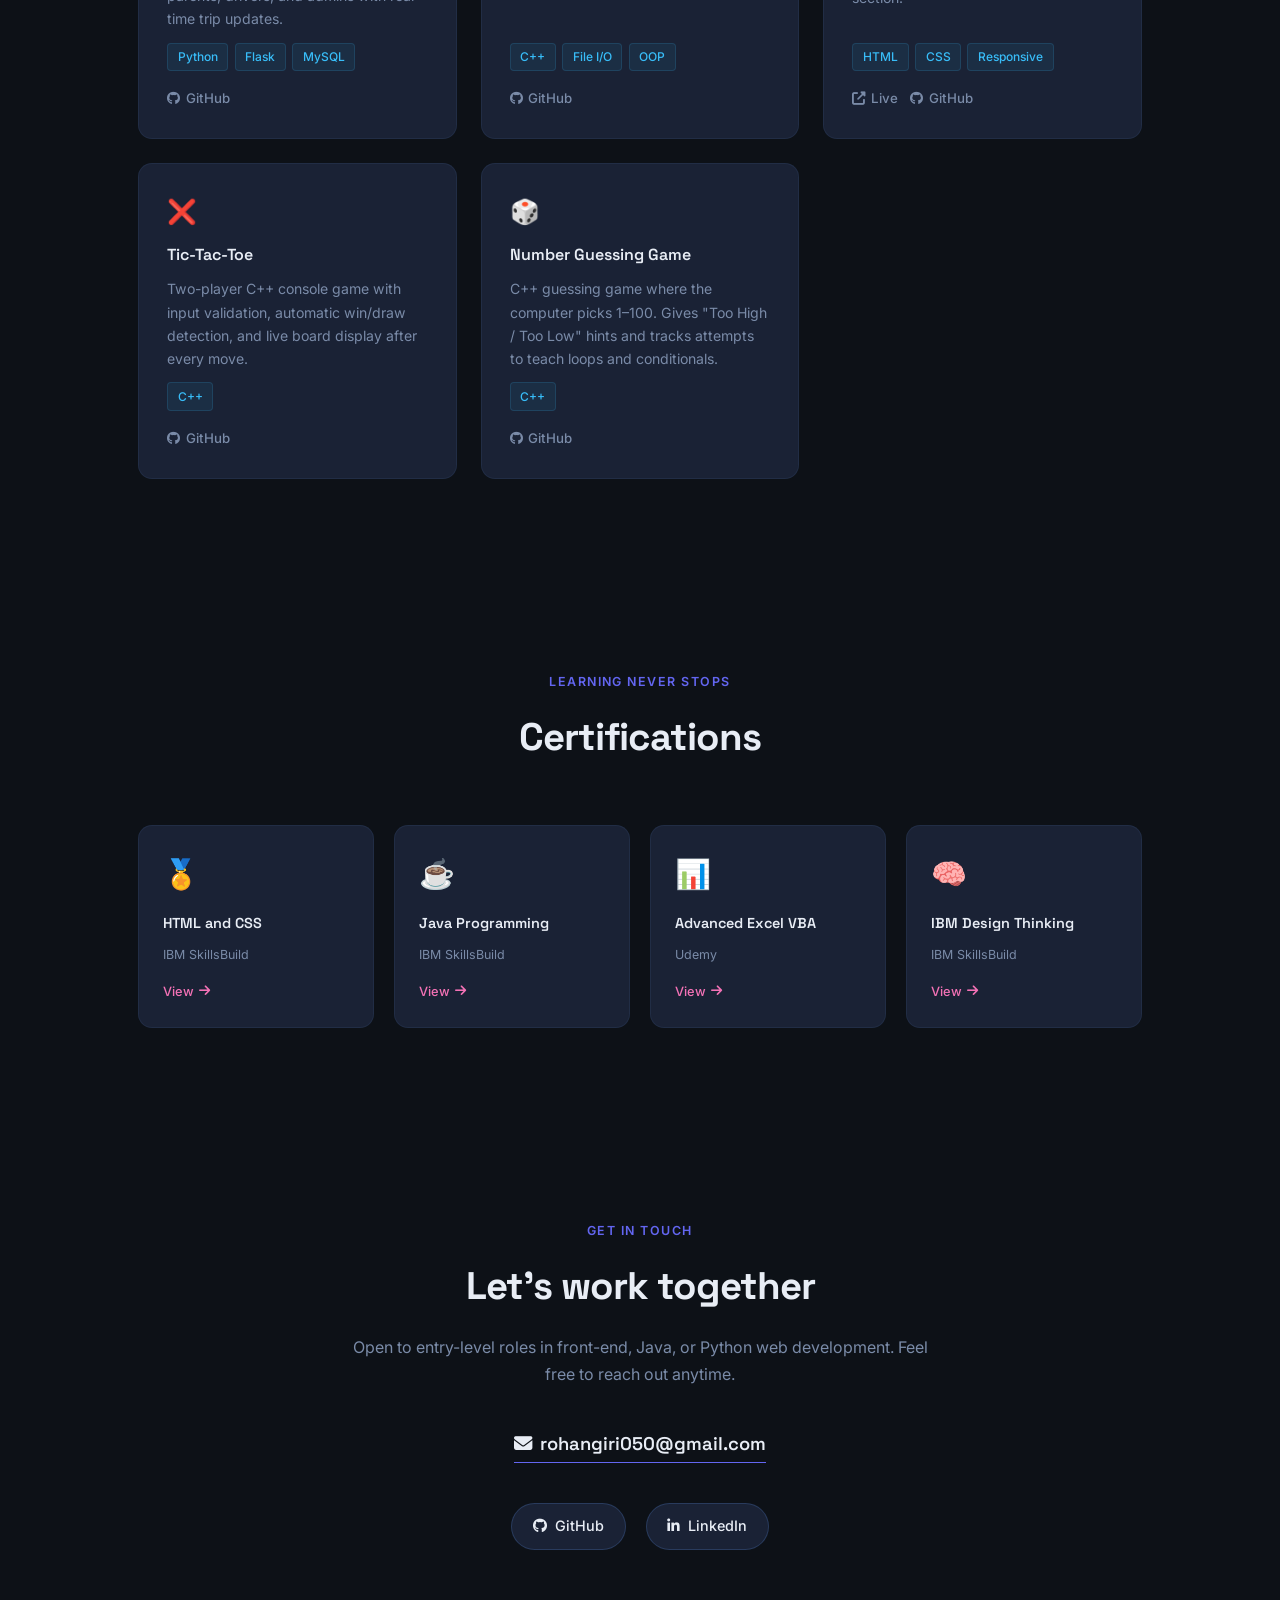
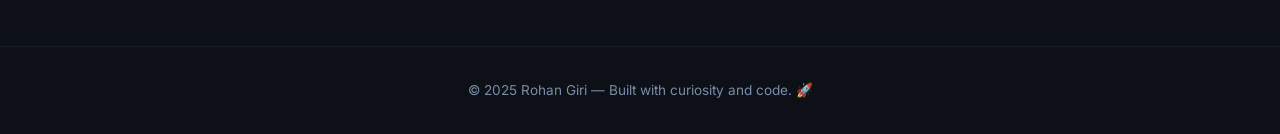
==== commit f187ee98: "updated" ====
--- a/index.html
+++ b/index.html
@@ -406,7 +406,7 @@
       <p class="contact-desc">Open to entry-level roles in front-end, Java, or Python web development. Feel free to reach out anytime.</p>
       <a href="mailto:rohangiri050@gmail.com" class="contact-email"><i class="fas fa-envelope"></i> rohangiri050@gmail.com</a>
       <div class="contact-socials">
-        <a href="https://github.com/rohanprogrammer11" target="_blank" rel="noopener noreferrer" class="contact-social-btn"><i class="fab fa-github"></i> GitHub</a>
+        <a href="https://github.com/rohan-giri-kop" target="_blank" rel="noopener noreferrer" class="contact-social-btn"><i class="fab fa-github"></i> GitHub</a>
         <a href="https://www.linkedin.com/in/rohan-giri-kop/" target="_blank" rel="noopener noreferrer" class="contact-social-btn"><i class="fab fa-linkedin-in"></i> LinkedIn</a>
       </div>
     </div>
